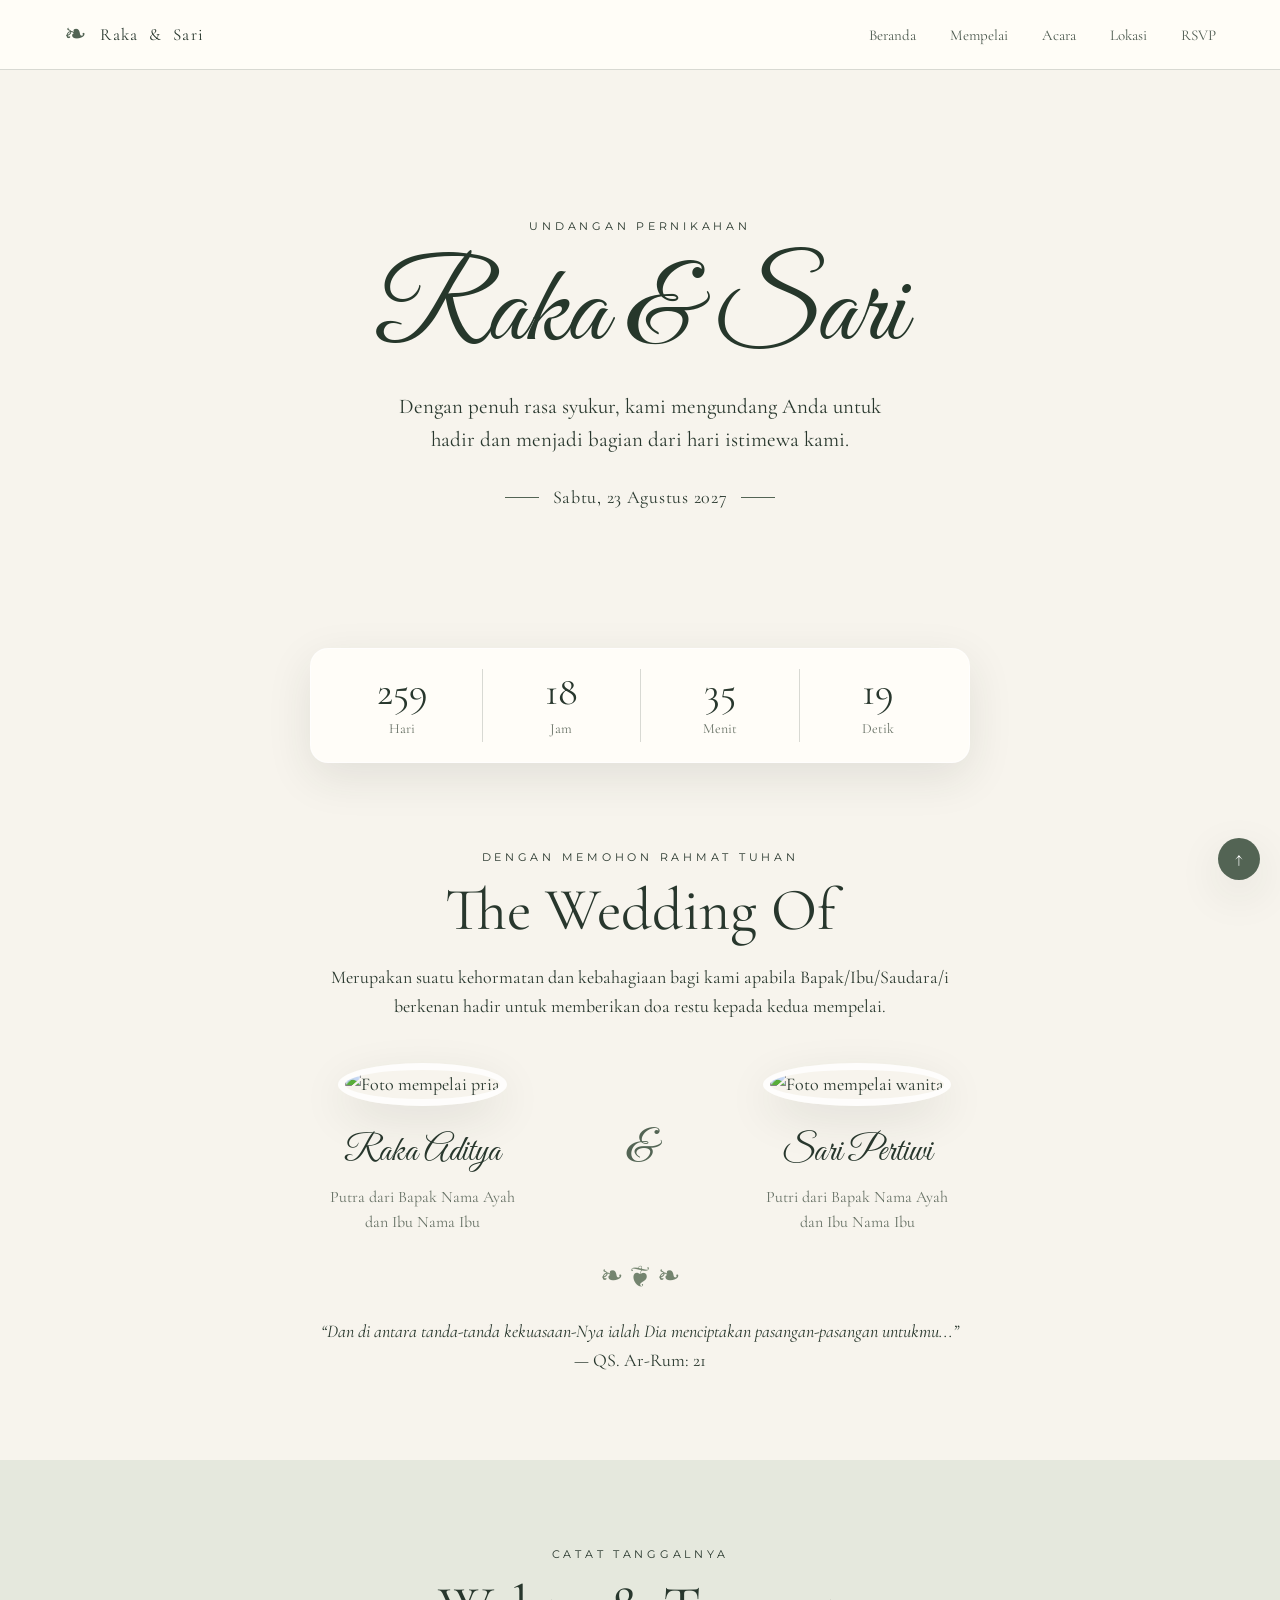
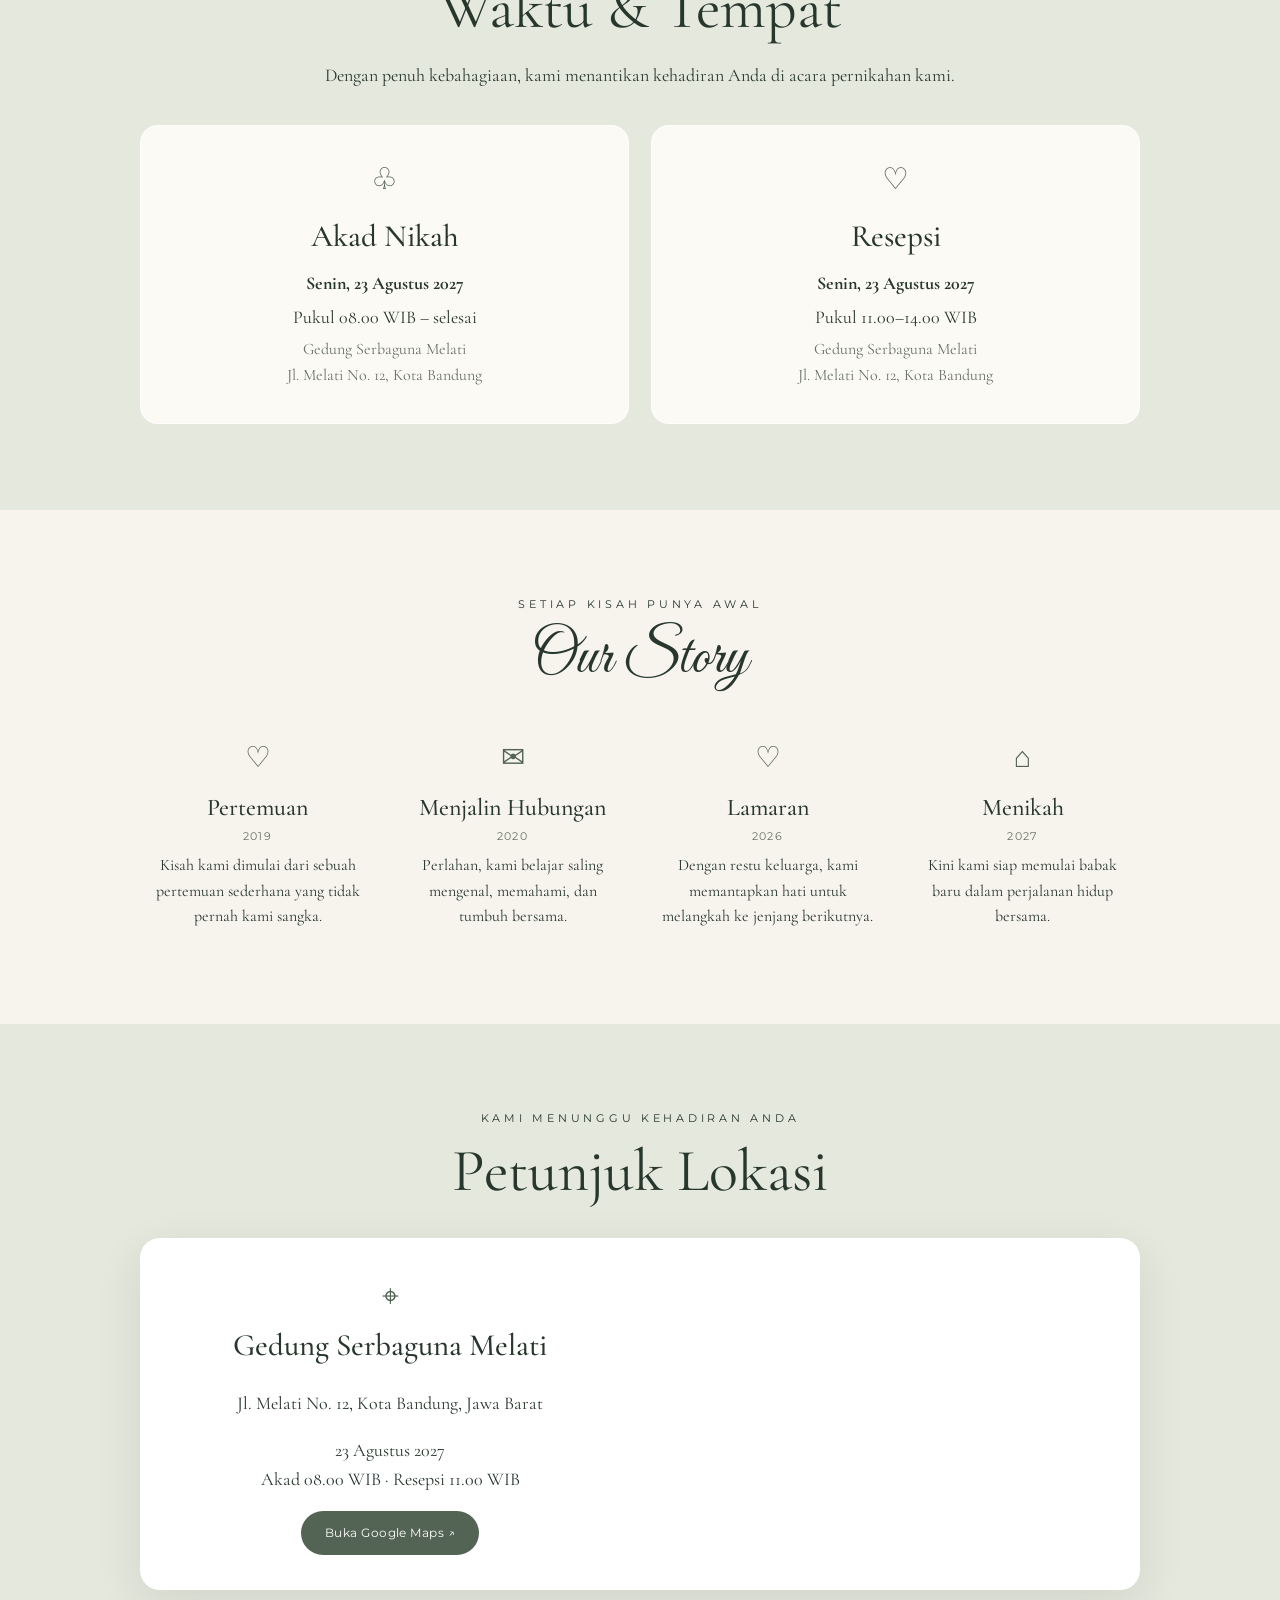
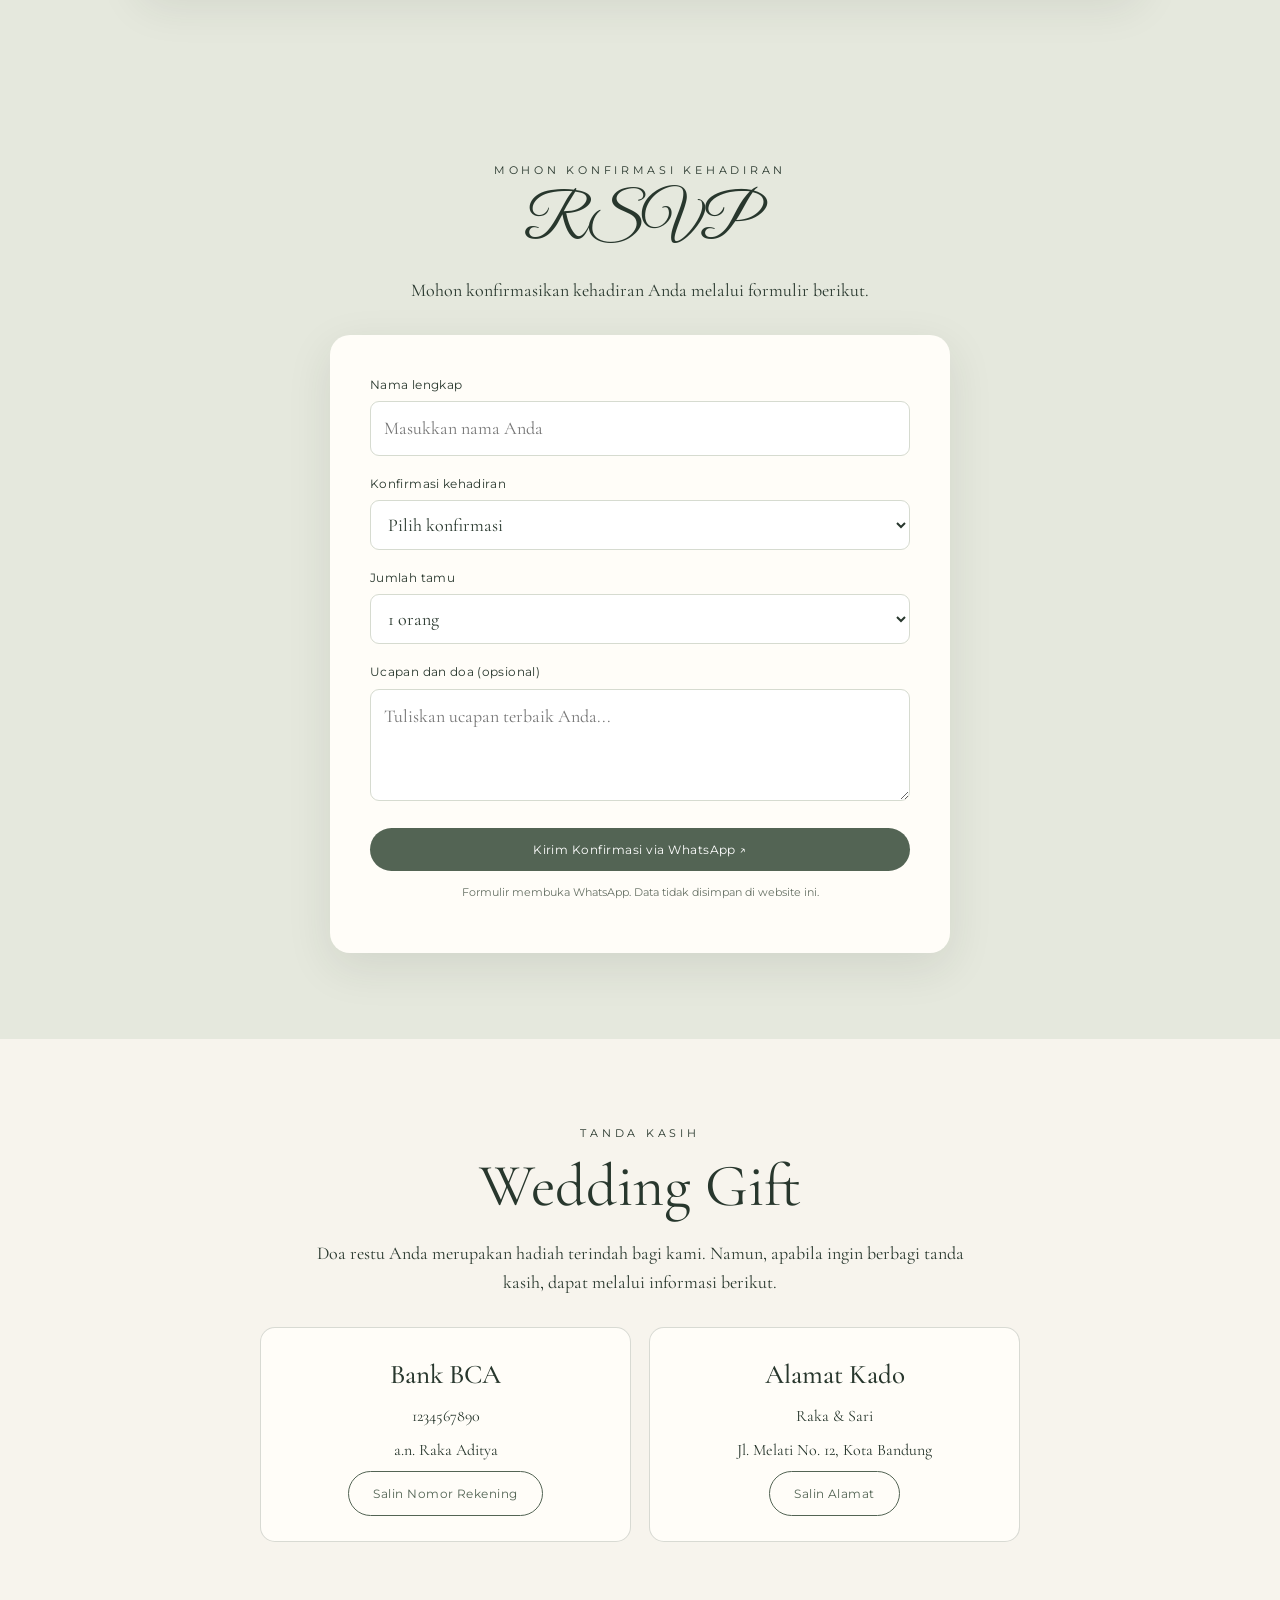
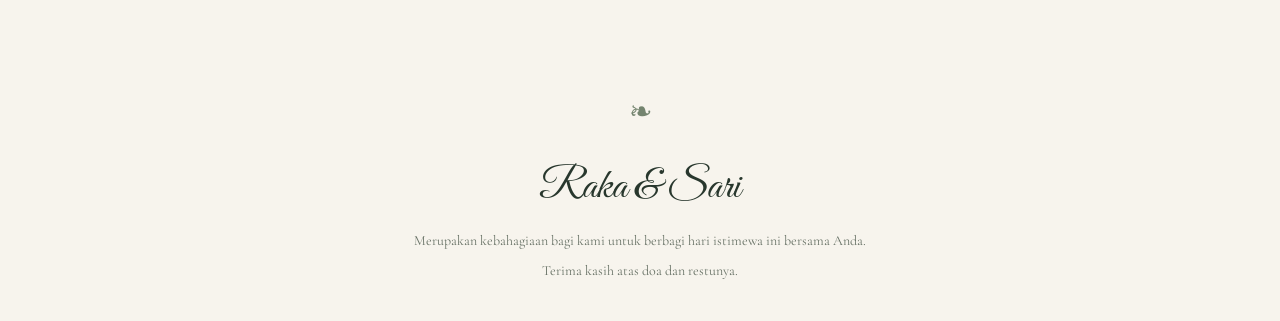
==== undangan.html @ daffea07 "Add files via upload" ====
<!DOCTYPE html>
<html lang="id">
<head>
  <meta charset="UTF-8">
  <meta name="viewport" content="width=device-width, initial-scale=1.0">
  <meta name="theme-color" content="#f7f4ed">
  <title>Hari Bahagia Raka & Sari</title>
  <link rel="stylesheet" href="style.css">
</head>
<body>
  <nav class="nav" aria-label="Navigasi utama">
    <a class="brand" href="#beranda"><span class="brand-mark">❧</span><span>Raka <span style="padding:0 5px">&</span> Sari</span></a>
    <button class="menu-toggle" id="menuToggle" aria-label="Buka menu" aria-expanded="false">☰</button>
    <div class="nav-links" id="navLinks"><a href="#beranda">Beranda</a><a href="#mempelai">Mempelai</a><a href="#acara">Acara</a><a href="#lokasi">Lokasi</a><a href="#rsvp">RSVP</a></div>
  </nav>
  <main>
    <header class="hero" id="beranda">
      <div class="hero-content"><div class="eyebrow">Undangan Pernikahan</div><h1 class="script">Raka &amp; Sari</h1><p>Dengan penuh rasa syukur, kami mengundang Anda untuk hadir dan menjadi bagian dari hari istimewa kami.</p><div class="hero-date">Sabtu, 23 Agustus 2027</div></div>
    </header>
    <div class="countdown" aria-label="Hitung mundur pernikahan">
      <div class="count-item"><span class="count-num" id="days">00</span><span class="count-label">Hari</span></div>
      <div class="count-item"><span class="count-num" id="hours">00</span><span class="count-label">Jam</span></div>
      <div class="count-item"><span class="count-num" id="minutes">00</span><span class="count-label">Menit</span></div>
      <div class="count-item"><span class="count-num" id="seconds">00</span><span class="count-label">Detik</span></div>
    </div>
    <section id="mempelai"><div class="section-inner center">
      <div class="eyebrow">Dengan memohon rahmat Tuhan</div><h2 class="section-title">The Wedding Of</h2>
      <p class="section-copy">Merupakan suatu kehormatan dan kebahagiaan bagi kami apabila Bapak/Ibu/Saudara/i berkenan hadir untuk memberikan doa restu kepada kedua mempelai.</p>
      <div class="couple-grid">
        <article class="person"><img class="person-photo" src="https://images.unsplash.com/photo-1500648767791-00dcc994a43e?auto=format&fit=crop&w=500&q=85" alt="Foto mempelai pria"><h3 class="script">Raka Aditya</h3><p>Putra dari Bapak Nama Ayah<br>dan Ibu Nama Ibu</p></article>
        <div class="ampersand script">&amp;</div>
        <article class="person"><img class="person-photo" src="https://images.unsplash.com/photo-1534528741775-53994a69daeb?auto=format&fit=crop&w=500&q=85" alt="Foto mempelai wanita"><h3 class="script">Sari Pertiwi</h3><p>Putri dari Bapak Nama Ayah<br>dan Ibu Nama Ibu</p></article>
      </div>
      <div class="ornament">❧ ❦ ❧</div><p class="section-copy"><em>“Dan di antara tanda-tanda kekuasaan-Nya ialah Dia menciptakan pasangan-pasangan untukmu...”</em><br>— QS. Ar-Rum: 21</p>
    </div></section>
    <section class="events" id="acara"><div class="section-inner center">
      <div class="eyebrow">Catat tanggalnya</div><h2 class="section-title">Waktu &amp; Tempat</h2><p class="section-copy">Dengan penuh kebahagiaan, kami menantikan kehadiran Anda di acara pernikahan kami.</p>
      <div class="event-grid">
        <article class="event-card"><div class="event-icon">♧</div><h3>Akad Nikah</h3><p><strong>Senin, 23 Agustus 2027</strong></p><p>Pukul 08.00 WIB – selesai</p><p class="small">Gedung Serbaguna Melati<br>Jl. Melati No. 12, Kota Bandung</p></article>
        <article class="event-card"><div class="event-icon">♡</div><h3>Resepsi</h3><p><strong>Senin, 23 Agustus 2027</strong></p><p>Pukul 11.00–14.00 WIB</p><p class="small">Gedung Serbaguna Melati<br>Jl. Melati No. 12, Kota Bandung</p></article>
      </div>
    </div></section>
    <section id="cerita"><div class="section-inner center">
      <div class="eyebrow">Setiap kisah punya awal</div><h2 class="section-title script">Our Story</h2>
      <div class="story-grid">
        <article class="story-item"><div class="story-icon">♡</div><h3>Pertemuan</h3><div class="story-year">2019</div><p>Kisah kami dimulai dari sebuah pertemuan sederhana yang tidak pernah kami sangka.</p></article>
        <article class="story-item"><div class="story-icon">✉</div><h3>Menjalin Hubungan</h3><div class="story-year">2020</div><p>Perlahan, kami belajar saling mengenal, memahami, dan tumbuh bersama.</p></article>
        <article class="story-item"><div class="story-icon">♡</div><h3>Lamaran</h3><div class="story-year">2026</div><p>Dengan restu keluarga, kami memantapkan hati untuk melangkah ke jenjang berikutnya.</p></article>
        <article class="story-item"><div class="story-icon">⌂</div><h3>Menikah</h3><div class="story-year">2027</div><p>Kini kami siap memulai babak baru dalam perjalanan hidup bersama.</p></article>
      </div>
    </div></section>
    <section id="lokasi" class="events"><div class="section-inner center">
      <div class="eyebrow">Kami menunggu kehadiran Anda</div><h2 class="section-title">Petunjuk Lokasi</h2>
      <div class="location-box"><div class="location-info"><div class="event-icon">⌖</div><h3>Gedung Serbaguna Melati</h3><p>Jl. Melati No. 12, Kota Bandung, Jawa Barat</p><p class="small">23 Agustus 2027<br>Akad 08.00 WIB · Resepsi 11.00 WIB</p><a class="btn" target="_blank" rel="noopener" href="https://www.google.com/maps/search/?api=1&amp;query=Gedung+Serbaguna+Melati+Bandung">Buka Google Maps ↗</a></div><iframe class="map-frame" title="Peta lokasi acara" loading="lazy" src="https://maps.google.com/maps?q=Bandung%20Indonesia&amp;t=&amp;z=13&amp;ie=UTF8&amp;iwloc=&amp;output=embed"></iframe></div>
    </div></section>
    <section class="rsvp" id="rsvp"><div class="section-inner center">
      <div class="eyebrow">Mohon konfirmasi kehadiran</div><h2 class="section-title script">RSVP</h2><p class="section-copy">Mohon konfirmasikan kehadiran Anda melalui formulir berikut.</p>
      <form class="form-card" id="rsvpForm">
        <div class="form-row"><label for="guestName">Nama lengkap</label><input id="guestName" name="nama" autocomplete="name" placeholder="Masukkan nama Anda" required></div>
        <div class="form-row"><label for="attendance">Konfirmasi kehadiran</label><select id="attendance" name="kehadiran" required><option value="">Pilih konfirmasi</option><option value="Hadir">Ya, saya akan hadir</option><option value="Tidak hadir">Maaf, saya tidak dapat hadir</option></select></div>
        <div class="form-row"><label for="guestCount">Jumlah tamu</label><select id="guestCount" name="jumlah"><option value="1">1 orang</option><option value="2">2 orang</option><option value="3">3 orang</option><option value="4">4 orang</option></select></div>
        <div class="form-row"><label for="message">Ucapan dan doa (opsional)</label><textarea id="message" name="pesan" rows="3" placeholder="Tuliskan ucapan terbaik Anda..."></textarea></div>
        <button class="btn" type="submit">Kirim Konfirmasi via WhatsApp ↗</button><p class="form-note">Formulir membuka WhatsApp. Data tidak disimpan di website ini.</p>
      </form>
    </div></section>
    <section id="hadiah"><div class="section-inner center">
      <div class="eyebrow">Tanda kasih</div><h2 class="section-title">Wedding Gift</h2><p class="section-copy">Doa restu Anda merupakan hadiah terindah bagi kami. Namun, apabila ingin berbagi tanda kasih, dapat melalui informasi berikut.</p>
      <div class="gift-grid"><div class="gift-card"><h3>Bank BCA</h3><p id="accountNumber">1234567890</p><p>a.n. Raka Aditya</p><button class="btn btn-outline" type="button" onclick="copyAccount()">Salin Nomor Rekening</button></div><div class="gift-card"><h3>Alamat Kado</h3><p>Raka &amp; Sari</p><p>Jl. Melati No. 12, Kota Bandung</p><button class="btn btn-outline" type="button" onclick="copyAddress()">Salin Alamat</button></div></div>
    </div></section>
  </main>
  <footer><div class="ornament">❧</div><div class="script">Raka &amp; Sari</div><p>Merupakan kebahagiaan bagi kami untuk berbagi hari istimewa ini bersama Anda.</p><p>Terima kasih atas doa dan restunya.</p></footer>
  <button class="top-button" id="topButton" aria-label="Kembali ke atas" title="Kembali ke atas">↑</button>
  <script src="script.js"></script>
</body>
</html>
---- style.css ----
@import url('https://fonts.googleapis.com/css2?family=Cormorant+Garamond:wght@400;500;600;700&family=Great+Vibes&family=Montserrat:wght@300;400;500;600&display=swap');
:root{--cream:#f7f4ed;--paper:#fffdf8;--sage:#dfe4d7;--sage-dark:#536454;--ink:#28372d;--muted:#687266;--line:rgba(40,55,45,.18);--shadow:0 14px 45px rgba(43,52,42,.10)}
*{box-sizing:border-box}html{scroll-behavior:smooth;scroll-padding-top:76px}body{margin:0;color:var(--ink);background:var(--cream);font-family:"Cormorant Garamond",Georgia,serif;font-size:18px;line-height:1.6}a{color:inherit}button,input,select,textarea{font:inherit}.nav{position:fixed;z-index:20;inset:0 0 auto;display:flex;align-items:center;justify-content:space-between;gap:24px;padding:13px max(5vw,22px);background:rgba(255,253,248,.94);border-bottom:1px solid var(--line);backdrop-filter:blur(12px)}.brand{text-decoration:none;display:flex;align-items:center;gap:12px;font-size:17px;letter-spacing:.08em;white-space:nowrap}.brand-mark{color:var(--sage-dark);font-size:27px}.nav-links{display:flex;align-items:center;gap:clamp(12px,3vw,34px)}.nav-links a{text-decoration:none;font-size:15px;color:#4e5b50}.nav-links a:hover{color:#1c3023;text-decoration:underline;text-underline-offset:6px}.menu-toggle{display:none;border:1px solid var(--line);background:transparent;border-radius:8px;padding:5px 10px;color:var(--ink)}.hero{min-height:690px;padding:120px 22px 80px;display:grid;place-items:center;position:relative;overflow:hidden;isolation:isolate;text-align:center;background:linear-gradient(90deg,rgba(247,244,237,.12),rgba(247,244,237,.74)),url("https://images.unsplash.com/photo-1519741497674-611481863552?auto=format&fit=crop&w=2200&q=85") center 43%/cover}.hero:before{content:"";position:absolute;inset:0;background:linear-gradient(0deg,rgba(247,244,237,.95),transparent 32%,rgba(247,244,237,.12));z-index:-1}.hero-content{width:min(760px,100%);padding:35px 20px}.eyebrow{font-family:Montserrat,sans-serif;font-size:11px;letter-spacing:.34em;text-transform:uppercase}.script{font-family:"Great Vibes",cursive;font-weight:400}.hero h1{font-size:clamp(64px,10vw,112px);line-height:1.12;margin:16px 0 12px;font-weight:400;color:#26372b}.hero p{max-width:520px;margin:0 auto;font-size:21px}.hero-date{margin-top:26px;display:inline-flex;align-items:center;gap:14px;letter-spacing:.04em}.hero-date:before,.hero-date:after{content:"";width:34px;height:1px;background:var(--sage-dark)}.btn{display:inline-flex;justify-content:center;align-items:center;gap:9px;border:0;border-radius:999px;background:var(--sage-dark);color:white;text-decoration:none;padding:12px 24px;cursor:pointer;font-family:Montserrat,sans-serif;font-size:12px;letter-spacing:.04em;transition:transform .2s,background .2s}.btn:hover{transform:translateY(-2px);background:#3f5142}.btn-outline{background:transparent;color:var(--sage-dark);border:1px solid var(--sage-dark)}.btn-outline:hover{color:white}.countdown{position:relative;z-index:2;width:min(660px,calc(100% - 32px));margin:-42px auto 0;padding:20px 12px;display:grid;grid-template-columns:repeat(4,1fr);text-align:center;background:var(--paper);border:1px solid rgba(255,255,255,.8);border-radius:18px;box-shadow:var(--shadow)}.count-item+.count-item{border-left:1px solid var(--line)}.count-num{display:block;font-size:clamp(30px,5vw,40px);line-height:1.1}.count-label{color:var(--muted);font-size:14px}section{padding:86px 22px}.section-inner{width:min(1000px,100%);margin:0 auto}.center{text-align:center}.section-title{font-size:clamp(42px,6vw,60px);line-height:1.15;font-weight:400;margin:10px 0 18px}.section-copy{max-width:650px;margin:0 auto}.ornament{color:#74846f;font-size:28px;margin:18px 0}.couple-grid{display:grid;grid-template-columns:1fr auto 1fr;align-items:center;gap:30px;margin:42px auto 0;max-width:780px}.person{text-align:center}.person-photo{width:180px;height:180px;margin:0 auto 18px;border-radius:50%;object-fit:cover;border:7px solid rgba(255,255,255,.85);box-shadow:var(--shadow)}.person h3{font-size:35px;font-weight:500;margin:0 0 5px}.person p{font-size:16px;margin:0;color:var(--muted)}.ampersand{font-size:48px;color:var(--sage-dark)}.events{background:#e5e8dd}.event-grid{display:grid;grid-template-columns:repeat(2,minmax(0,1fr));gap:22px;margin-top:35px}.event-card{background:rgba(255,253,248,.84);border:1px solid rgba(255,255,255,.8);padding:30px;border-radius:18px;text-align:center}.event-icon{font-size:30px;color:var(--sage-dark)}.event-card h3{font-size:31px;font-weight:500;margin:8px 0}.event-card p{margin:5px 0}.event-card .small{color:var(--muted);font-size:16px}.story-grid{display:grid;grid-template-columns:repeat(4,1fr);gap:20px;margin-top:42px}.story-item{text-align:center;padding:0 8px}.story-icon{font-size:29px;color:var(--sage-dark)}.story-item h3{font-size:24px;font-weight:500;margin:8px 0 0}.story-year{font-family:Montserrat,sans-serif;font-size:11px;letter-spacing:.12em;color:var(--muted)}.story-item p{font-size:16px;margin:8px 0}.location-box{border-radius:20px;overflow:hidden;background:white;box-shadow:var(--shadow);display:grid;grid-template-columns:1fr 1fr;margin-top:32px}.location-info{padding:35px}.location-info h3{font-size:31px;font-weight:500;margin:0 0 10px}.map-frame{min-height:300px;border:0;width:100%;height:100%}.rsvp{background:#e5e8dd}.form-card{width:min(620px,100%);margin:30px auto 0;padding:clamp(22px,5vw,40px);border-radius:20px;background:var(--paper);box-shadow:var(--shadow);text-align:left}.form-row{margin-bottom:18px}.form-row label{display:block;font-family:Montserrat,sans-serif;font-size:12px;margin-bottom:7px;letter-spacing:.03em}.form-row input,.form-row select,.form-row textarea{width:100%;border:1px solid #d6dbd0;background:white;color:var(--ink);border-radius:9px;padding:12px 13px;outline:none}.form-row input:focus,.form-row select:focus,.form-row textarea:focus{border-color:var(--sage-dark);box-shadow:0 0 0 3px rgba(83,100,84,.12)}.form-card .btn{width:100%}.form-note{font-family:Montserrat,sans-serif;font-size:11px;color:var(--muted);text-align:center;margin-top:13px}.gift-grid{display:grid;grid-template-columns:1fr 1fr;gap:18px;margin:30px auto 0;max-width:760px}.gift-card{background:var(--paper);border:1px solid var(--line);border-radius:15px;padding:25px;text-align:center}.gift-card h3{margin:0;font-size:27px;font-weight:500}.gift-card p{margin:8px 0;font-size:16px}footer{padding:44px 20px 30px;text-align:center}footer .script{font-size:43px}footer p{color:var(--muted);font-size:14px;margin:8px 0}.top-button{position:fixed;bottom:20px;right:20px;z-index:15;width:42px;height:42px;border-radius:50%;border:0;background:var(--sage-dark);color:white;cursor:pointer;box-shadow:var(--shadow)}.cover{position:fixed;z-index:50;inset:0;display:grid;place-items:center;text-align:center;padding:25px;background:linear-gradient(rgba(34,48,38,.38),rgba(34,48,38,.64)),url("https://images.unsplash.com/photo-1519741497674-611481863552?auto=format&fit=crop&w=1600&q=85") center/cover;color:white;transition:opacity .7s,visibility .7s}.cover.hidden{opacity:0;visibility:hidden;pointer-events:none}.cover-card{width:min(550px,100%);padding:38px 24px;border:1px solid rgba(255,255,255,.55);background:rgba(247,244,237,.13);backdrop-filter:blur(8px);border-radius:20px}.cover h1{font-size:clamp(56px,12vw,88px);line-height:1.15;margin:15px 0;font-weight:400}.cover p{margin:7px 0 24px}.cover .btn{background:#f7f4ed;color:var(--ink)}.locked{overflow:hidden}
@media(max-width:760px){.nav{padding:10px 17px}.menu-toggle{display:block}.nav-links{display:none;position:absolute;top:100%;left:0;right:0;flex-direction:column;align-items:stretch;gap:0;padding:8px 20px 15px;background:var(--paper);border-bottom:1px solid var(--line)}.nav-links.open{display:flex}.nav-links a{padding:10px 3px}.hero{min-height:680px;padding-top:95px;background-position:43% center}.hero-content{padding:24px 8px}.hero p{font-size:19px}section{padding:66px 19px}.couple-grid{gap:8px}.person-photo{width:clamp(105px,28vw,155px);height:clamp(105px,28vw,155px)}.person h3{font-size:clamp(24px,6vw,33px)}.person p{font-size:14px}.ampersand{font-size:35px}.event-grid{grid-template-columns:1fr}.story-grid{grid-template-columns:repeat(2,1fr);row-gap:28px}.location-box{grid-template-columns:1fr}.map-frame{min-height:270px}.gift-grid{grid-template-columns:1fr}}
@media(prefers-reduced-motion:reduce){html{scroll-behavior:auto}*,*:before,*:after{transition-duration:.01ms!important;animation-duration:.01ms!important}}
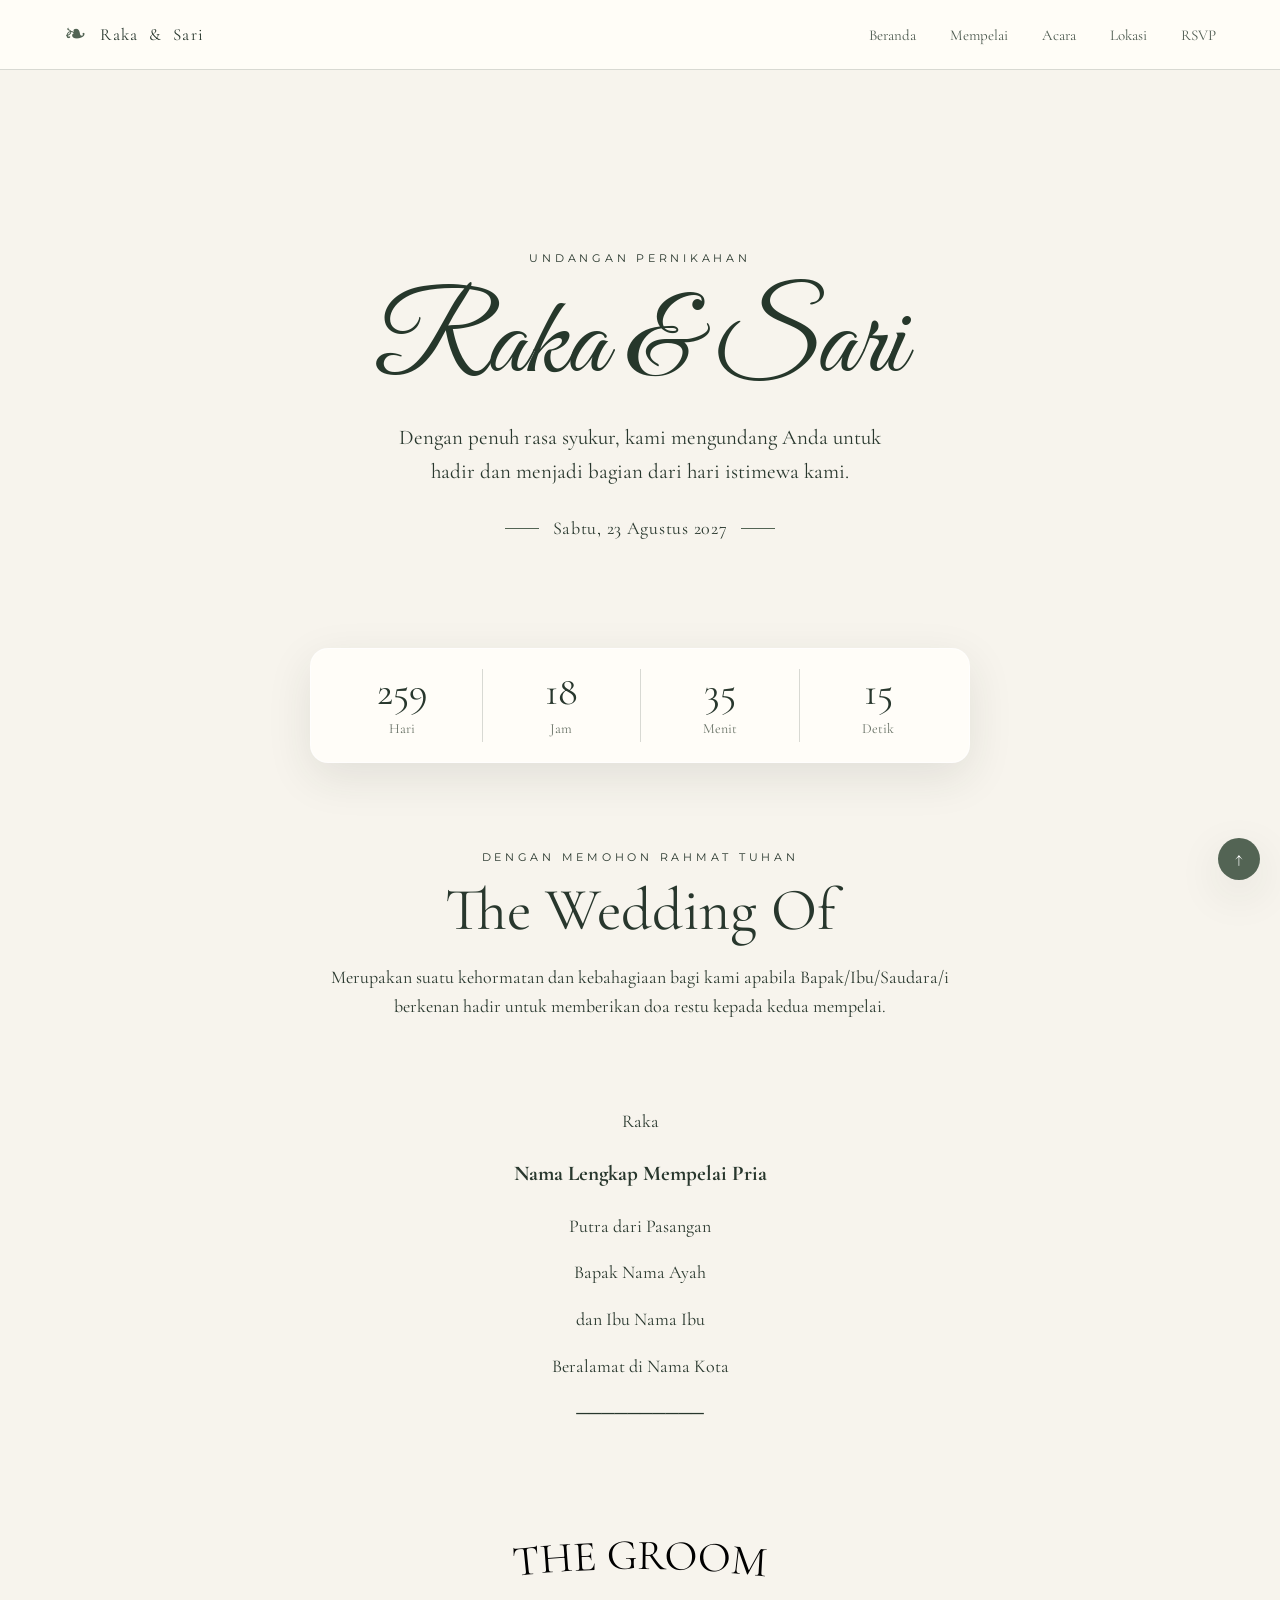
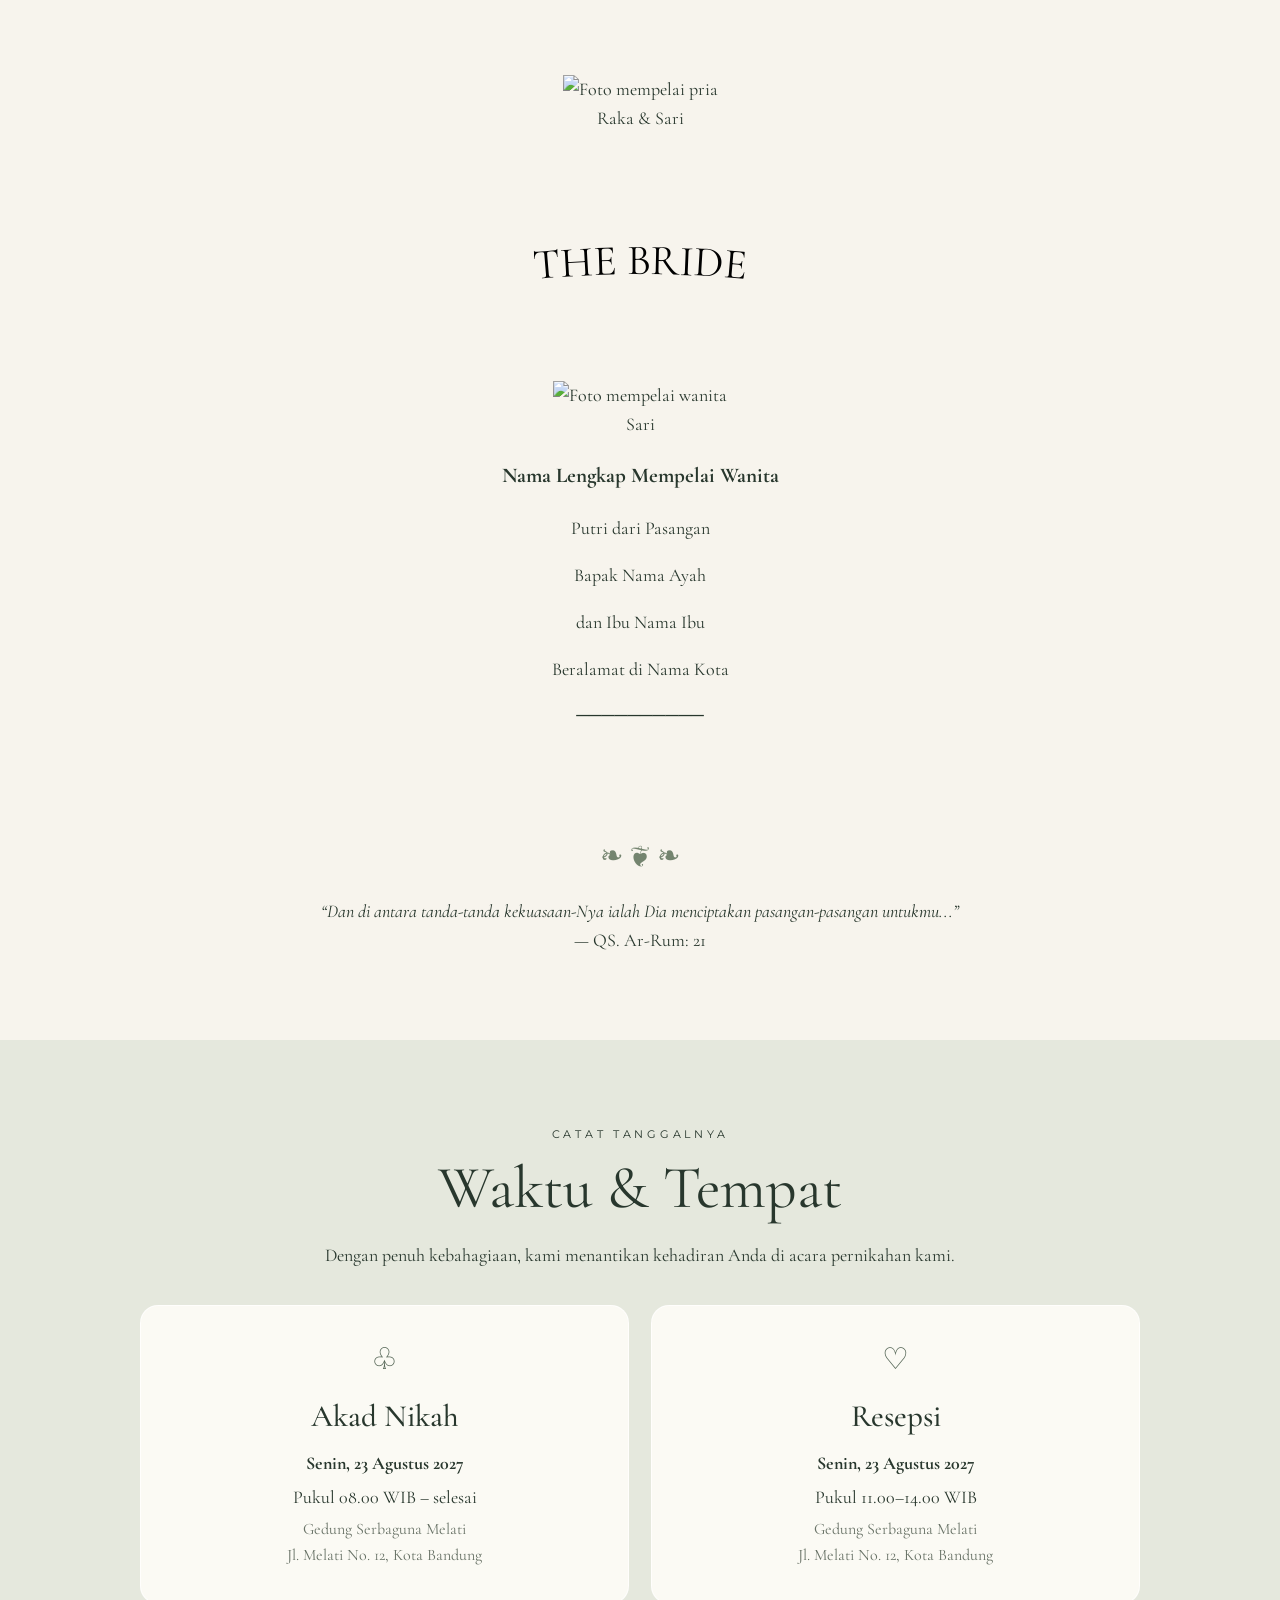
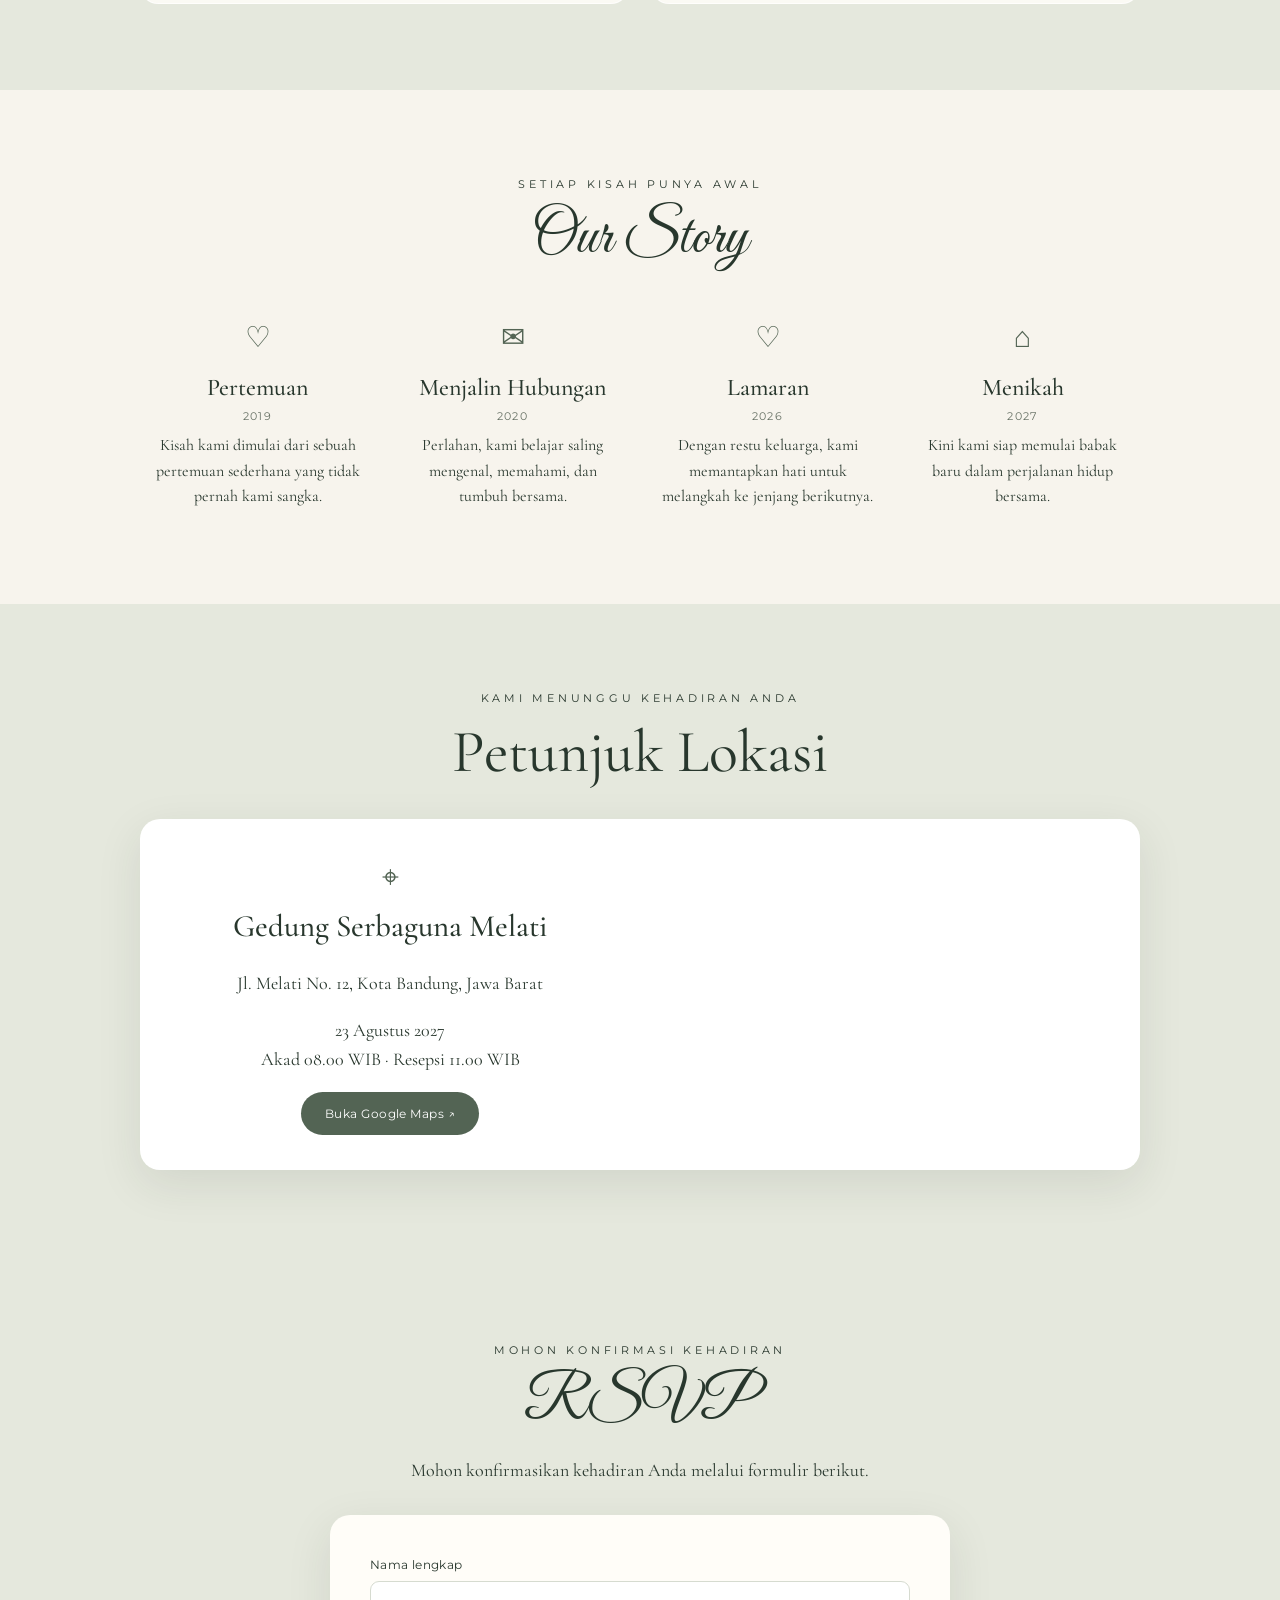
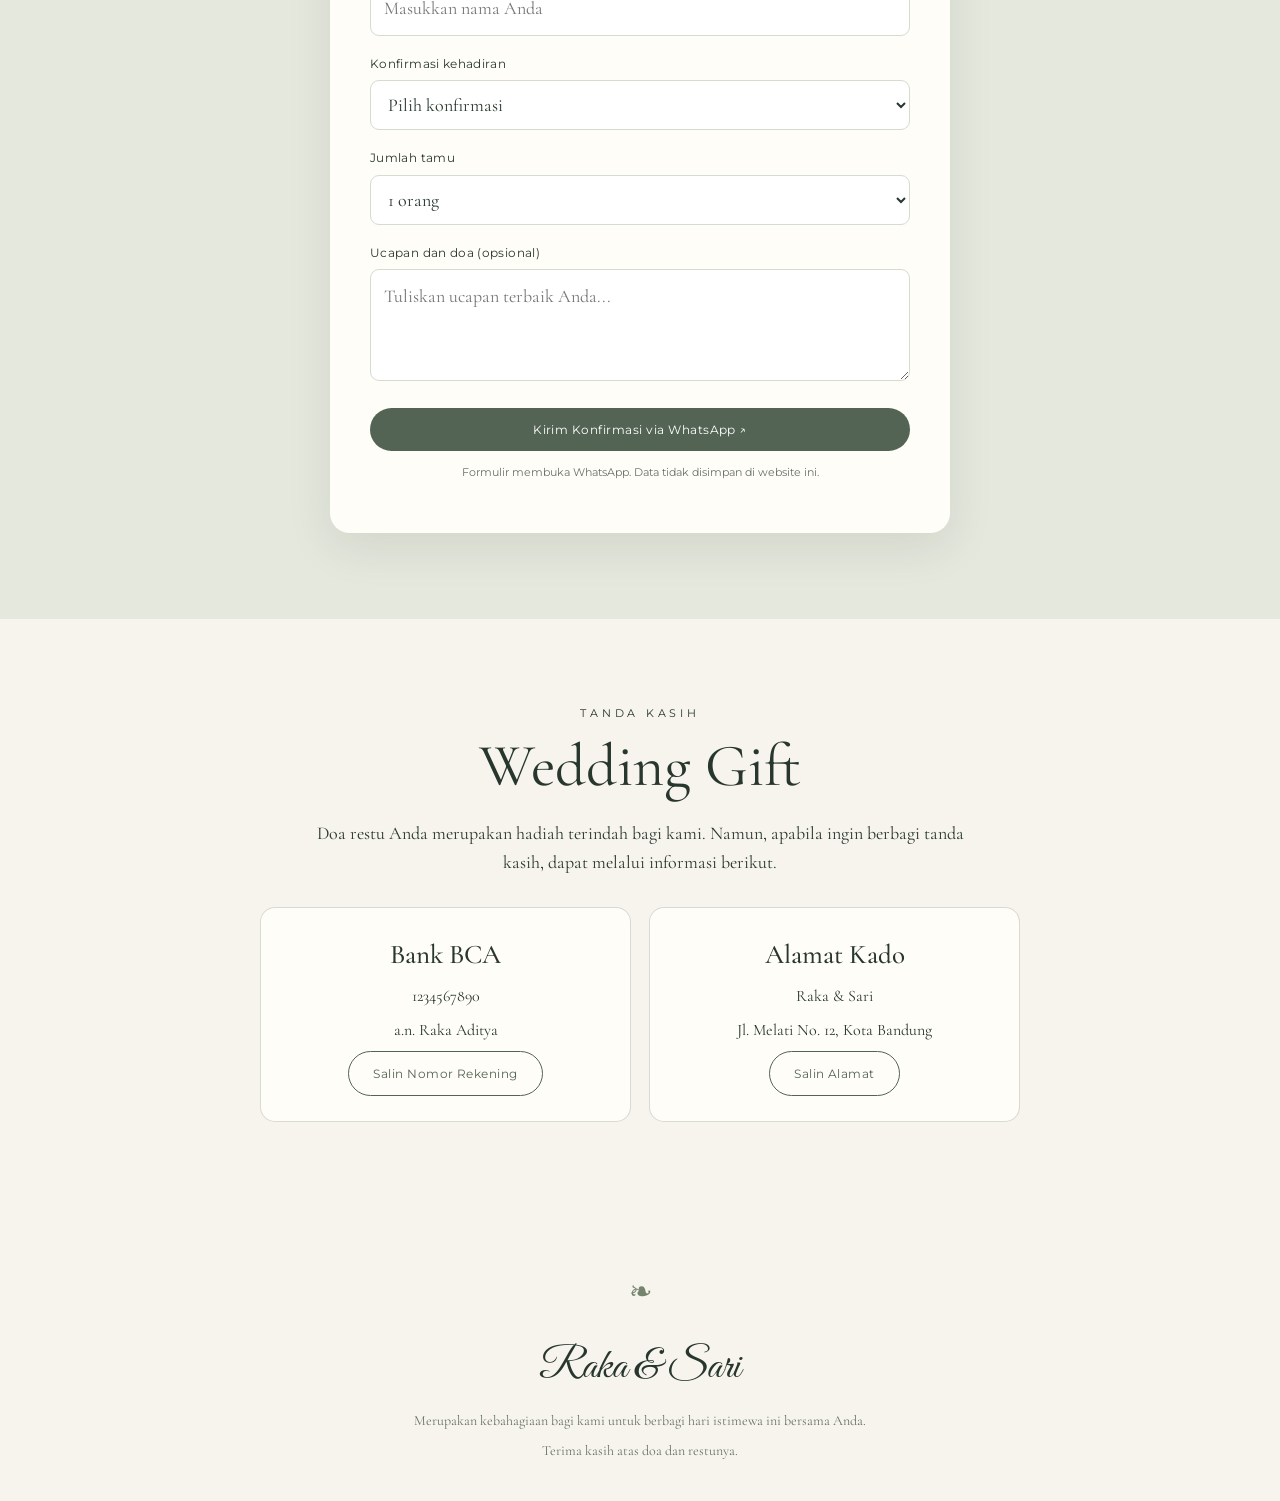
==== commit f99ac082: "Update undangan.html" ====
--- a/undangan.html
+++ b/undangan.html
@@ -9,66 +9,310 @@
 </head>
 <body>
   <nav class="nav" aria-label="Navigasi utama">
-    <a class="brand" href="#beranda"><span class="brand-mark">❧</span><span>Raka <span style="padding:0 5px">&</span> Sari</span></a>
+    <a class="brand" href="#beranda">
+      <span class="brand-mark">
+        ❧
+      </span>
+      <span>Raka
+        <span style="padding:0 5px">
+          &
+        </span> 
+        Sari
+      </span>
+    </a>
     <button class="menu-toggle" id="menuToggle" aria-label="Buka menu" aria-expanded="false">☰</button>
-    <div class="nav-links" id="navLinks"><a href="#beranda">Beranda</a><a href="#mempelai">Mempelai</a><a href="#acara">Acara</a><a href="#lokasi">Lokasi</a><a href="#rsvp">RSVP</a></div>
+    <div class="nav-links" id="navLinks">
+      <a href="#beranda">Beranda</a>
+      <a href="#mempelai">Mempelai</a>
+      <a href="#acara">Acara</a>
+      <a href="#lokasi">Lokasi</a>
+      <a href="#rsvp">RSVP</a>
+    </div>
   </nav>
   <main>
     <header class="hero" id="beranda">
-      <div class="hero-content"><div class="eyebrow">Undangan Pernikahan</div><h1 class="script">Raka &amp; Sari</h1><p>Dengan penuh rasa syukur, kami mengundang Anda untuk hadir dan menjadi bagian dari hari istimewa kami.</p><div class="hero-date">Sabtu, 23 Agustus 2027</div></div>
+      <div class="hero-slideshow" aria-hidden="true">
+        <div class="hero-slide active"
+            style="background-image: url('https://images.unsplash.com/photo-1519741497674-611481863552?auto=format&fit=crop&w=2200&q=85')">
+        </div>
+
+        <div class="hero-slide"
+            style="background-image: url('https://images.unsplash.com/photo-1511285560929-80b456fea0bc?auto=format&fit=crop&w=2200&q=85')">
+        </div>
+
+        <div class="hero-slide"
+            style="background-image: url('https://images.unsplash.com/photo-1537633552985-df8429e8048b?auto=format&fit=crop&w=2200&q=85')">
+        </div>
+
+        <div class="hero-slide"
+            style="background-image: url('https://images.unsplash.com/photo-1465495976277-4387d4b0e4a6?auto=format&fit=crop&w=2200&q=85')">
+        </div>
+      </div>
+      <div class="hero-content">
+        <div class="eyebrow">
+          Undangan Pernikahan
+        </div>
+        <h1 class="script">Raka &amp; Sari</h1>
+        <p>Dengan penuh rasa syukur, kami mengundang Anda untuk hadir dan menjadi bagian dari hari istimewa kami.</p>
+        <div class="hero-date">
+          Sabtu, 23 Agustus 2027
+        </div>
+      </div>
     </header>
     <div class="countdown" aria-label="Hitung mundur pernikahan">
-      <div class="count-item"><span class="count-num" id="days">00</span><span class="count-label">Hari</span></div>
-      <div class="count-item"><span class="count-num" id="hours">00</span><span class="count-label">Jam</span></div>
-      <div class="count-item"><span class="count-num" id="minutes">00</span><span class="count-label">Menit</span></div>
-      <div class="count-item"><span class="count-num" id="seconds">00</span><span class="count-label">Detik</span></div>
+      <div class="count-item">
+        <span class="count-num" id="days">
+          00
+        </span>
+        <span class="count-label">
+          Hari
+        </span>
+      </div>
+      <div class="count-item">
+        <span class="count-num" id="hours">00</span>
+        <span class="count-label">Jam</span>
+      </div>
+      <div class="count-item">
+        <span class="count-num" id="minutes">00</span>
+        <span class="count-label">Menit</span>
+      </div>
+      <div class="count-item">
+        <span class="count-num" id="seconds">00</span>
+        <span class="count-label">Detik</span>
+      </div>
     </div>
-    <section id="mempelai"><div class="section-inner center">
-      <div class="eyebrow">Dengan memohon rahmat Tuhan</div><h2 class="section-title">The Wedding Of</h2>
-      <p class="section-copy">Merupakan suatu kehormatan dan kebahagiaan bagi kami apabila Bapak/Ibu/Saudara/i berkenan hadir untuk memberikan doa restu kepada kedua mempelai.</p>
-      <div class="couple-grid">
-        <article class="person"><img class="person-photo" src="https://images.unsplash.com/photo-1500648767791-00dcc994a43e?auto=format&fit=crop&w=500&q=85" alt="Foto mempelai pria"><h3 class="script">Raka Aditya</h3><p>Putra dari Bapak Nama Ayah<br>dan Ibu Nama Ibu</p></article>
-        <div class="ampersand script">&amp;</div>
-        <article class="person"><img class="person-photo" src="https://images.unsplash.com/photo-1534528741775-53994a69daeb?auto=format&fit=crop&w=500&q=85" alt="Foto mempelai wanita"><h3 class="script">Sari Pertiwi</h3><p>Putri dari Bapak Nama Ayah<br>dan Ibu Nama Ibu</p></article>
-      </div>
-      <div class="ornament">❧ ❦ ❧</div><p class="section-copy"><em>“Dan di antara tanda-tanda kekuasaan-Nya ialah Dia menciptakan pasangan-pasangan untukmu...”</em><br>— QS. Ar-Rum: 21</p>
-    </div></section>
-    <section class="events" id="acara"><div class="section-inner center">
-      <div class="eyebrow">Catat tanggalnya</div><h2 class="section-title">Waktu &amp; Tempat</h2><p class="section-copy">Dengan penuh kebahagiaan, kami menantikan kehadiran Anda di acara pernikahan kami.</p>
-      <div class="event-grid">
-        <article class="event-card"><div class="event-icon">♧</div><h3>Akad Nikah</h3><p><strong>Senin, 23 Agustus 2027</strong></p><p>Pukul 08.00 WIB – selesai</p><p class="small">Gedung Serbaguna Melati<br>Jl. Melati No. 12, Kota Bandung</p></article>
-        <article class="event-card"><div class="event-icon">♡</div><h3>Resepsi</h3><p><strong>Senin, 23 Agustus 2027</strong></p><p>Pukul 11.00–14.00 WIB</p><p class="small">Gedung Serbaguna Melati<br>Jl. Melati No. 12, Kota Bandung</p></article>
-      </div>
-    </div></section>
-    <section id="cerita"><div class="section-inner center">
-      <div class="eyebrow">Setiap kisah punya awal</div><h2 class="section-title script">Our Story</h2>
-      <div class="story-grid">
-        <article class="story-item"><div class="story-icon">♡</div><h3>Pertemuan</h3><div class="story-year">2019</div><p>Kisah kami dimulai dari sebuah pertemuan sederhana yang tidak pernah kami sangka.</p></article>
-        <article class="story-item"><div class="story-icon">✉</div><h3>Menjalin Hubungan</h3><div class="story-year">2020</div><p>Perlahan, kami belajar saling mengenal, memahami, dan tumbuh bersama.</p></article>
-        <article class="story-item"><div class="story-icon">♡</div><h3>Lamaran</h3><div class="story-year">2026</div><p>Dengan restu keluarga, kami memantapkan hati untuk melangkah ke jenjang berikutnya.</p></article>
-        <article class="story-item"><div class="story-icon">⌂</div><h3>Menikah</h3><div class="story-year">2027</div><p>Kini kami siap memulai babak baru dalam perjalanan hidup bersama.</p></article>
-      </div>
-    </div></section>
-    <section id="lokasi" class="events"><div class="section-inner center">
-      <div class="eyebrow">Kami menunggu kehadiran Anda</div><h2 class="section-title">Petunjuk Lokasi</h2>
-      <div class="location-box"><div class="location-info"><div class="event-icon">⌖</div><h3>Gedung Serbaguna Melati</h3><p>Jl. Melati No. 12, Kota Bandung, Jawa Barat</p><p class="small">23 Agustus 2027<br>Akad 08.00 WIB · Resepsi 11.00 WIB</p><a class="btn" target="_blank" rel="noopener" href="https://www.google.com/maps/search/?api=1&amp;query=Gedung+Serbaguna+Melati+Bandung">Buka Google Maps ↗</a></div><iframe class="map-frame" title="Peta lokasi acara" loading="lazy" src="https://maps.google.com/maps?q=Bandung%20Indonesia&amp;t=&amp;z=13&amp;ie=UTF8&amp;iwloc=&amp;output=embed"></iframe></div>
-    </div></section>
-    <section class="rsvp" id="rsvp"><div class="section-inner center">
-      <div class="eyebrow">Mohon konfirmasi kehadiran</div><h2 class="section-title script">RSVP</h2><p class="section-copy">Mohon konfirmasikan kehadiran Anda melalui formulir berikut.</p>
-      <form class="form-card" id="rsvpForm">
-        <div class="form-row"><label for="guestName">Nama lengkap</label><input id="guestName" name="nama" autocomplete="name" placeholder="Masukkan nama Anda" required></div>
-        <div class="form-row"><label for="attendance">Konfirmasi kehadiran</label><select id="attendance" name="kehadiran" required><option value="">Pilih konfirmasi</option><option value="Hadir">Ya, saya akan hadir</option><option value="Tidak hadir">Maaf, saya tidak dapat hadir</option></select></div>
-        <div class="form-row"><label for="guestCount">Jumlah tamu</label><select id="guestCount" name="jumlah"><option value="1">1 orang</option><option value="2">2 orang</option><option value="3">3 orang</option><option value="4">4 orang</option></select></div>
-        <div class="form-row"><label for="message">Ucapan dan doa (opsional)</label><textarea id="message" name="pesan" rows="3" placeholder="Tuliskan ucapan terbaik Anda..."></textarea></div>
-        <button class="btn" type="submit">Kirim Konfirmasi via WhatsApp ↗</button><p class="form-note">Formulir membuka WhatsApp. Data tidak disimpan di website ini.</p>
-      </form>
-    </div></section>
-    <section id="hadiah"><div class="section-inner center">
-      <div class="eyebrow">Tanda kasih</div><h2 class="section-title">Wedding Gift</h2><p class="section-copy">Doa restu Anda merupakan hadiah terindah bagi kami. Namun, apabila ingin berbagi tanda kasih, dapat melalui informasi berikut.</p>
-      <div class="gift-grid"><div class="gift-card"><h3>Bank BCA</h3><p id="accountNumber">1234567890</p><p>a.n. Raka Aditya</p><button class="btn btn-outline" type="button" onclick="copyAccount()">Salin Nomor Rekening</button></div><div class="gift-card"><h3>Alamat Kado</h3><p>Raka &amp; Sari</p><p>Jl. Melati No. 12, Kota Bandung</p><button class="btn btn-outline" type="button" onclick="copyAddress()">Salin Alamat</button></div></div>
-    </div></section>
+    <section id="mempelai">
+      <div class="section-inner center">
+        <div class="eyebrow">Dengan memohon rahmat Tuhan</div>
+        <h2 class="section-title">The Wedding Of</h2>
+        <p class="section-copy">Merupakan suatu kehormatan dan kebahagiaan bagi kami apabila Bapak/Ibu/Saudara/i berkenan hadir untuk memberikan doa restu kepada kedua mempelai.</p>
+        <section class="couple-section" id="mempelai">
+          <div class="couple-profile groom">
+              <div class="profile-info">
+                  <span class="profile-nickname">Raka</span>
+                  <h3>Nama Lengkap Mempelai Pria</h3>
+                  <p>Putra dari Pasangan</p>
+                  <p>Bapak Nama Ayah</p>
+                  <p>dan Ibu Nama Ibu</p>
+                  <p>Beralamat di Nama Kota</p>
+                  <div class="profile-divider">──────────</div>
+              </div>
+
+              <div class="profile-photo-wrap">
+                <svg
+                    class="curved-title"
+                    viewBox="0 0 400 100"
+                    xmlns="http://www.w3.org/2000/svg"
+                    aria-label="The Groom"
+                >
+                    <path
+                        id="groom-curve"
+                        d="M 35,88 Q 200,30 365,88"
+                        fill="none"
+                    />
+
+                    <text>
+                        <textPath
+                            href="#groom-curve"
+                            startOffset="50%"
+                            text-anchor="middle"
+                        >
+                            THE GROOM
+                        </textPath>
+                    </text>
+                </svg>
+
+                <img
+                    src="https://images.unsplash.com/photo-1500648767791-00dcc994a43e?auto=format&fit=crop&w=800&q=85"
+                    alt="Foto mempelai pria"
+                    class="profile-photo"
+                >
+              </div>
+          </div>
+
+          <div class="couple-names">
+              <span>Raka</span>
+              <span class="couple-ampersand">&amp;</span>
+              <span>Sari</span>
+          </div>
+
+          <div class="couple-profile bride">
+              <div class="profile-photo-wrap">
+                <svg
+                    class="curved-title"
+                    viewBox="0 0 400 100"
+                    xmlns="http://www.w3.org/2000/svg"
+                    aria-label="The Bride"
+                >
+                    <path
+                        id="bride-curve"
+                        d="M 35,88 Q 200,30 365,88"
+                        fill="none"
+                    />
+
+                    <text>
+                        <textPath
+                            href="#bride-curve"
+                            startOffset="50%"
+                            text-anchor="middle"
+                        >
+                            THE BRIDE
+                        </textPath>
+                    </text>
+                </svg>
+
+                <img
+                    src="https://images.unsplash.com/photo-1494790108377-be9c29b29330?auto=format&fit=crop&w=800&q=85"
+                    alt="Foto mempelai wanita"
+                    class="profile-photo"
+                >
+              </div>
+
+              <div class="profile-info">
+                  <span class="profile-nickname">Sari</span>
+                  <h3>Nama Lengkap Mempelai Wanita</h3>
+                  <p>Putri dari Pasangan</p>
+                  <p>Bapak Nama Ayah</p>
+                  <p>dan Ibu Nama Ibu</p>
+                  <p>Beralamat di Nama Kota</p>
+                  <div class="profile-divider">──────────</div>
+              </div>
+          </div>
+      </section>
+        <div class="ornament">❧ ❦ ❧</div>
+        <p class="section-copy"><em>“Dan di antara tanda-tanda kekuasaan-Nya ialah Dia menciptakan pasangan-pasangan untukmu...”</em><br>— QS. Ar-Rum: 21</p>
+      </div>
+    </section>
+    <section class="events" id="acara">
+      <div class="section-inner center">
+        <div class="eyebrow">Catat tanggalnya</div>
+        <h2 class="section-title">Waktu &amp; Tempat</h2>
+        <p class="section-copy">Dengan penuh kebahagiaan, kami menantikan kehadiran Anda di acara pernikahan kami.</p>
+        <div class="event-grid">
+          <article class="event-card">
+            <div class="event-icon">♧</div>
+            <h3>Akad Nikah</h3><p><strong>Senin, 23 Agustus 2027</strong></p>
+            <p>Pukul 08.00 WIB – selesai</p>
+            <p class="small">Gedung Serbaguna Melati<br>Jl. Melati No. 12, Kota Bandung</p>
+          </article>
+          <article class="event-card">
+            <div class="event-icon">♡</div>
+            <h3>Resepsi</h3><p><strong>Senin, 23 Agustus 2027</strong></p>
+            <p>Pukul 11.00–14.00 WIB</p>
+            <p class="small">Gedung Serbaguna Melati<br>Jl. Melati No. 12, Kota Bandung</p>
+          </article>
+        </div>
+      </div>
+    </section>
+    <section id="cerita">
+      <div class="section-inner center">
+        <div class="eyebrow">Setiap kisah punya awal</div><h2 class="section-title script">Our Story</h2>
+        <div class="story-grid">
+          <article class="story-item">
+            <div class="story-icon">♡</div>
+            <h3>Pertemuan</h3><div class="story-year">2019</div>
+            <p>Kisah kami dimulai dari sebuah pertemuan sederhana yang tidak pernah kami sangka.</p>
+          </article>
+          <article class="story-item">
+            <div class="story-icon">✉</div>
+            <h3>Menjalin Hubungan</h3>
+            <div class="story-year">2020</div>
+            <p>Perlahan, kami belajar saling mengenal, memahami, dan tumbuh bersama.</p>
+          </article>
+          <article class="story-item">
+            <div class="story-icon">♡</div>
+            <h3>Lamaran</h3>
+            <div class="story-year">2026</div>
+            <p>Dengan restu keluarga, kami memantapkan hati untuk melangkah ke jenjang berikutnya.</p>
+          </article>
+          <article class="story-item">
+            <div class="story-icon">⌂</div>
+            <h3>Menikah</h3>
+            <div class="story-year">2027</div>
+            <p>Kini kami siap memulai babak baru dalam perjalanan hidup bersama.</p>
+          </article>
+        </div>
+      </div>
+    </section>
+    <section id="lokasi" class="events">
+      <div class="section-inner center">
+        <div class="eyebrow">Kami menunggu kehadiran Anda</div>
+        <h2 class="section-title">Petunjuk Lokasi</h2>
+        <div class="location-box">
+          <div class="location-info">
+            <div class="event-icon">⌖</div>
+            <h3>Gedung Serbaguna Melati</h3>
+            <p>Jl. Melati No. 12, Kota Bandung, Jawa Barat</p>
+            <p class="small">23 Agustus 2027<br>Akad 08.00 WIB · Resepsi 11.00 WIB</p>
+            <a class="btn" target="_blank" rel="noopener" href="https://www.google.com/maps/search/?api=1&amp;query=Gedung+Serbaguna+Melati+Bandung">Buka Google Maps ↗</a>
+          </div>
+          <iframe class="map-frame" title="Peta lokasi acara" loading="lazy" src="https://maps.google.com/maps?q=Bandung%20Indonesia&amp;t=&amp;z=13&amp;ie=UTF8&amp;iwloc=&amp;output=embed"></iframe>
+        </div>
+      </div>
+    </section>
+    <section class="rsvp" id="rsvp">
+      <div class="section-inner center">
+        <div class="eyebrow">Mohon konfirmasi kehadiran</div>
+        <h2 class="section-title script">RSVP</h2>
+        <p class="section-copy">Mohon konfirmasikan kehadiran Anda melalui formulir berikut.</p>
+        <form class="form-card" id="rsvpForm">
+          <div class="form-row">
+            <label for="guestName">Nama lengkap</label>
+            <input id="guestName" name="nama" autocomplete="name" placeholder="Masukkan nama Anda" required>
+          </div>
+          <div class="form-row">
+            <label for="attendance">Konfirmasi kehadiran</label>
+            <select id="attendance" name="kehadiran" required>
+              <option value="">Pilih konfirmasi</option>
+              <option value="Hadir">Ya, saya akan hadir</option>
+              <option value="Tidak hadir">Maaf, saya tidak dapat hadir</option>
+            </select>
+          </div>
+          <div class="form-row">
+            <label for="guestCount">Jumlah tamu</label>
+            <select id="guestCount" name="jumlah">
+              <option value="1">1 orang</option>
+              <option value="2">2 orang</option>
+              <option value="3">3 orang</option>
+              <option value="4">4 orang</option>
+            </select>
+          </div>
+          <div class="form-row">
+            <label for="message">Ucapan dan doa (opsional)</label>
+            <textarea id="message" name="pesan" rows="3" placeholder="Tuliskan ucapan terbaik Anda..."></textarea>
+          </div>
+          <button class="btn" type="submit">Kirim Konfirmasi via WhatsApp ↗</button>
+          <p class="form-note">Formulir membuka WhatsApp. Data tidak disimpan di website ini.</p>
+        </form>
+      </div>
+    </section>
+    <section id="hadiah">
+      <div class="section-inner center">
+        <div class="eyebrow">Tanda kasih</div>
+        <h2 class="section-title">Wedding Gift</h2>
+        <p class="section-copy">Doa restu Anda merupakan hadiah terindah bagi kami. Namun, apabila ingin berbagi tanda kasih, dapat melalui informasi berikut.</p>
+        <div class="gift-grid">
+          <div class="gift-card">
+            <h3>Bank BCA</h3><p id="accountNumber">1234567890</p>
+            <p>a.n. Raka Aditya</p>
+            <button class="btn btn-outline" type="button" onclick="copyAccount()">Salin Nomor Rekening</button>
+          </div>
+          <div class="gift-card">
+            <h3>Alamat Kado</h3>
+            <p>Raka &amp; Sari</p>
+            <p>Jl. Melati No. 12, Kota Bandung</p>
+            <button class="btn btn-outline" type="button" onclick="copyAddress()">Salin Alamat</button>
+          </div>
+        </div>
+      </div>
+    </section>
   </main>
-  <footer><div class="ornament">❧</div><div class="script">Raka &amp; Sari</div><p>Merupakan kebahagiaan bagi kami untuk berbagi hari istimewa ini bersama Anda.</p><p>Terima kasih atas doa dan restunya.</p></footer>
+  <footer>
+    <div class="ornament">❧</div>
+    <div class="script">Raka &amp; Sari</div>
+    <p>Merupakan kebahagiaan bagi kami untuk berbagi hari istimewa ini bersama Anda.</p>
+    <p>Terima kasih atas doa dan restunya.</p>
+  </footer>
   <button class="top-button" id="topButton" aria-label="Kembali ke atas" title="Kembali ke atas">↑</button>
   <script src="script.js"></script>
 </body>
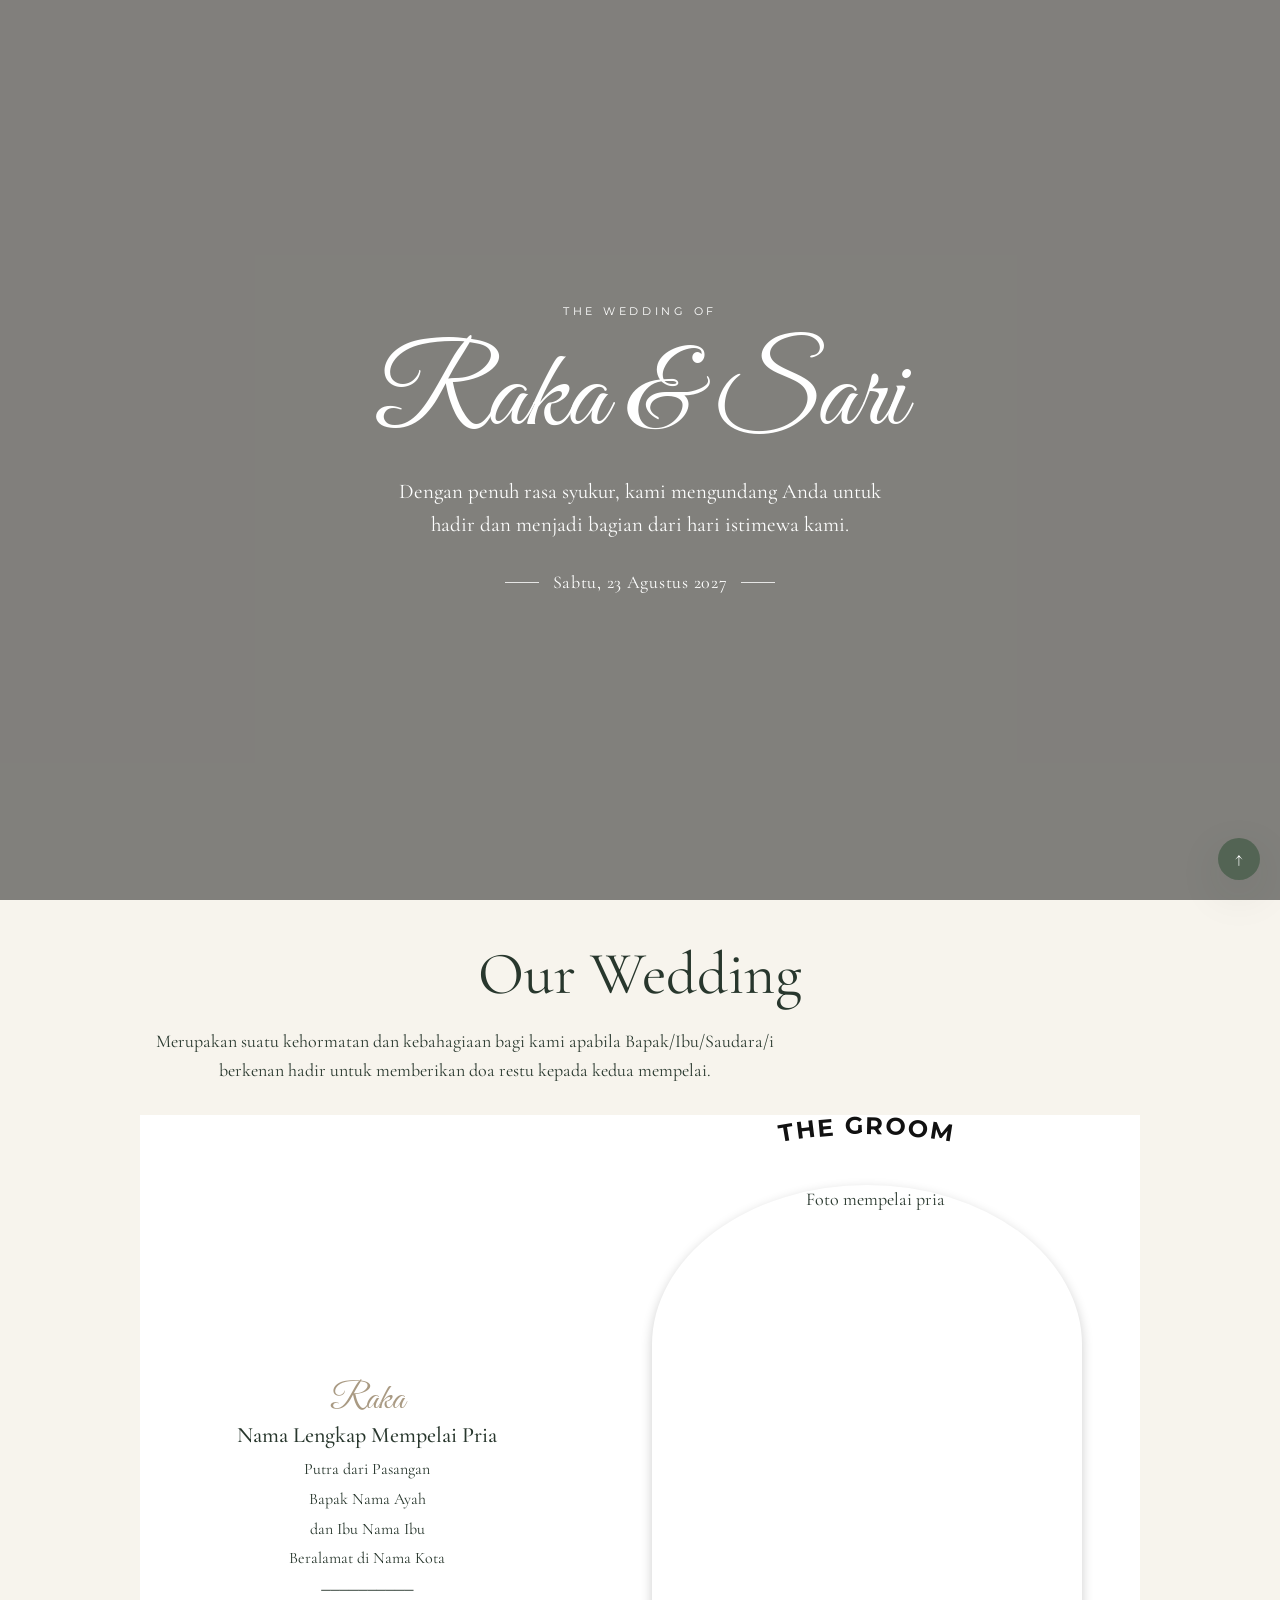
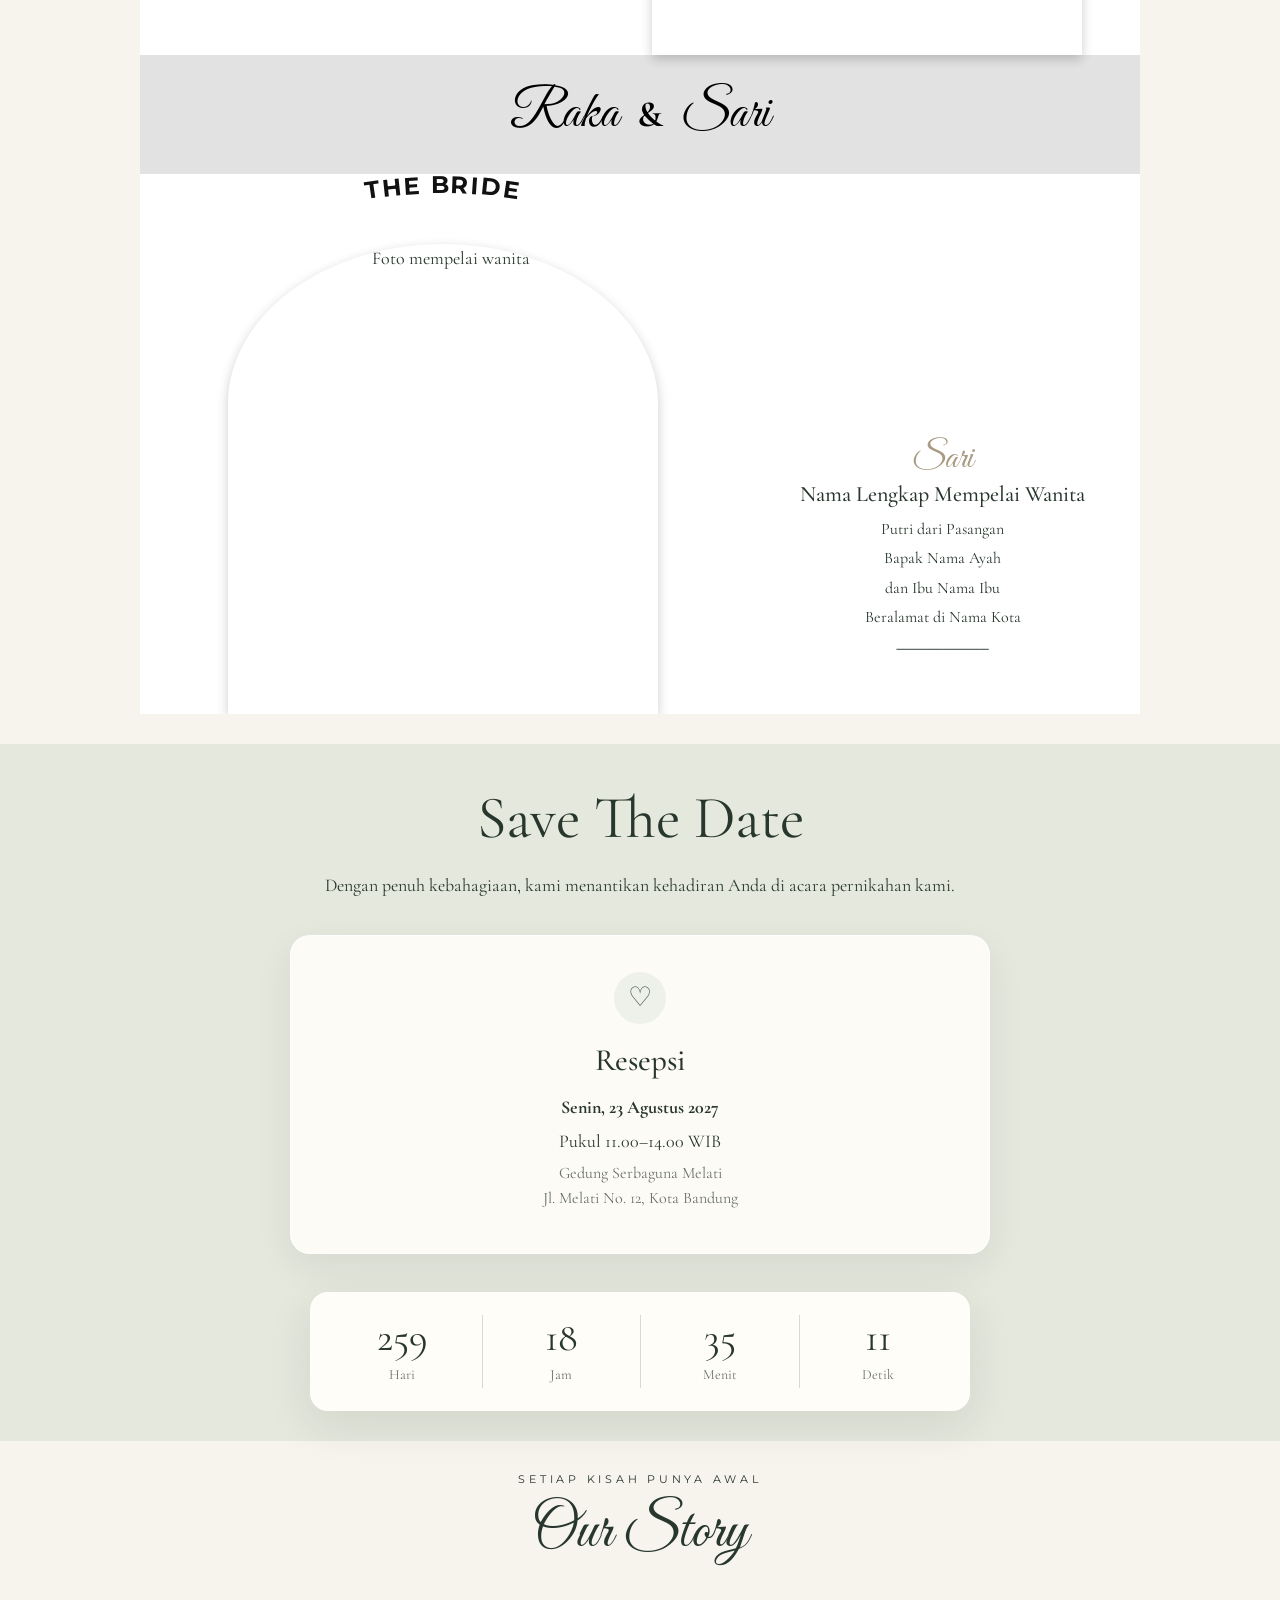
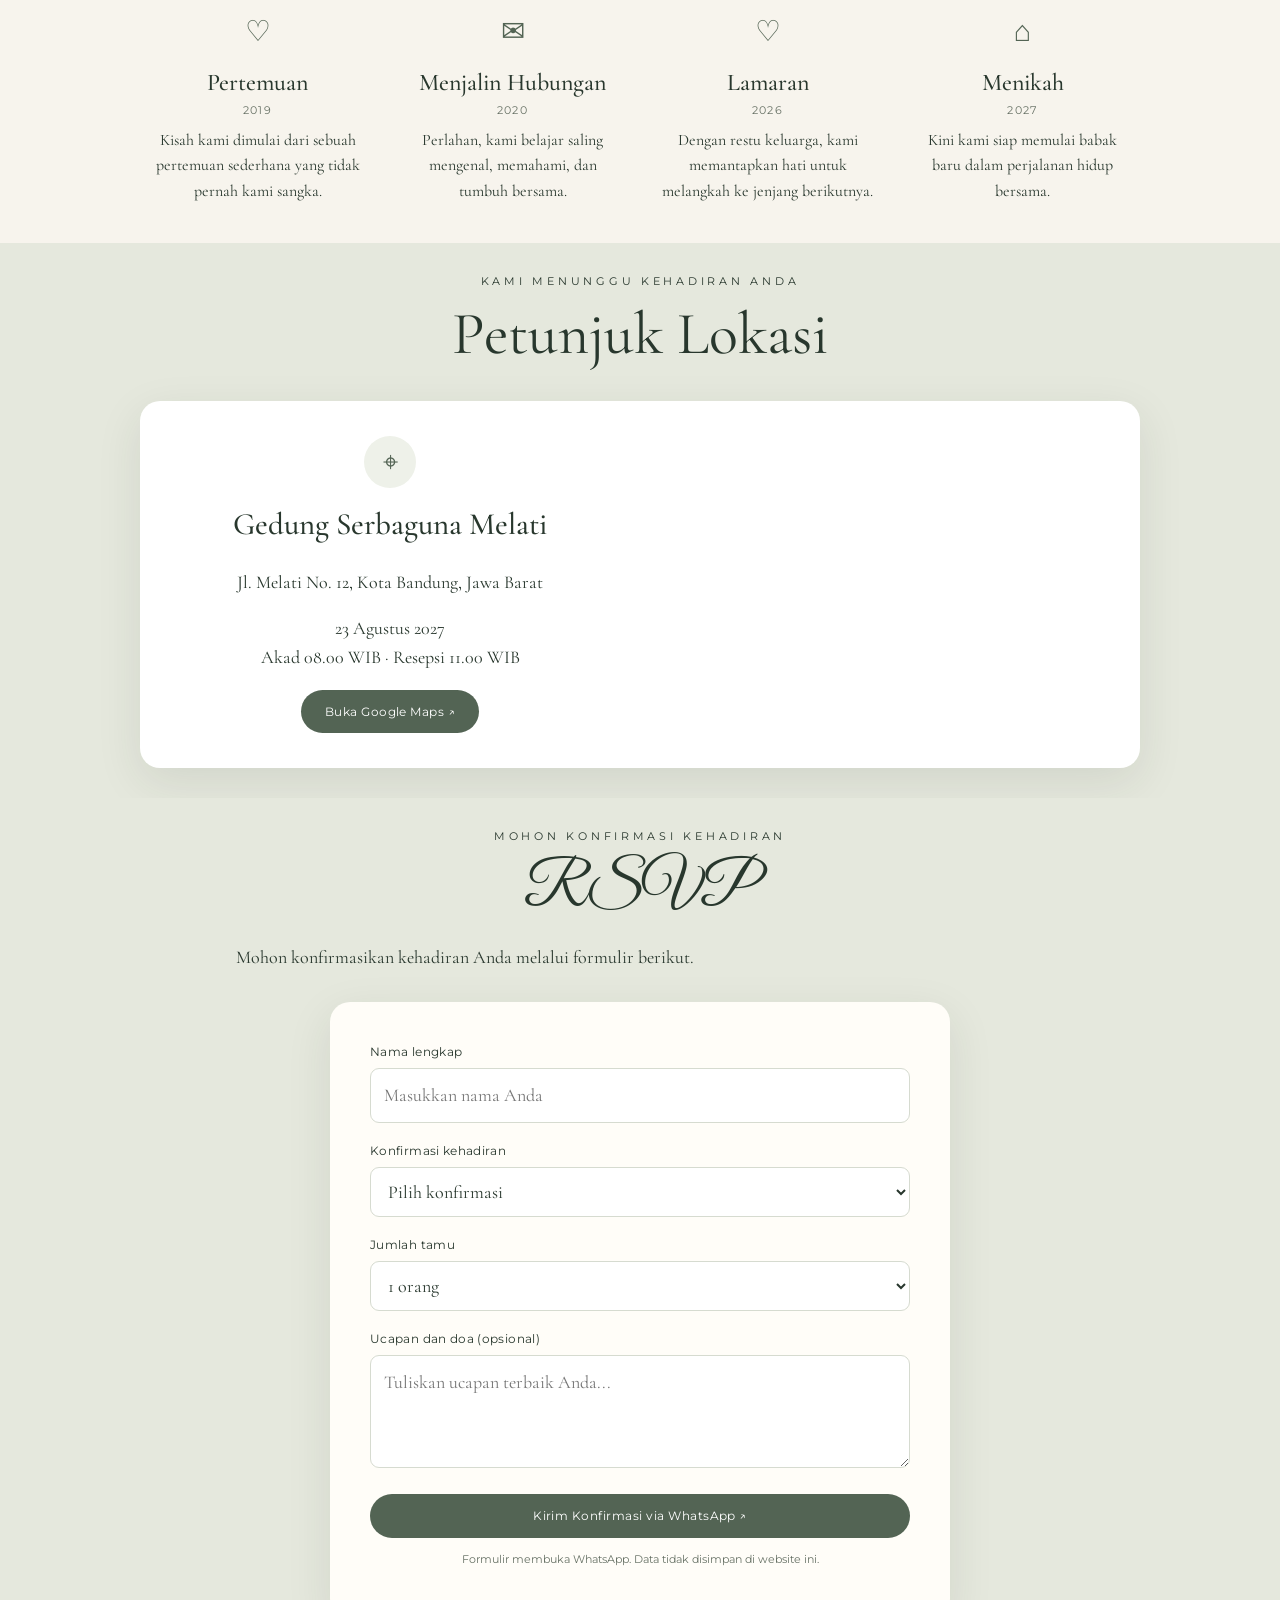
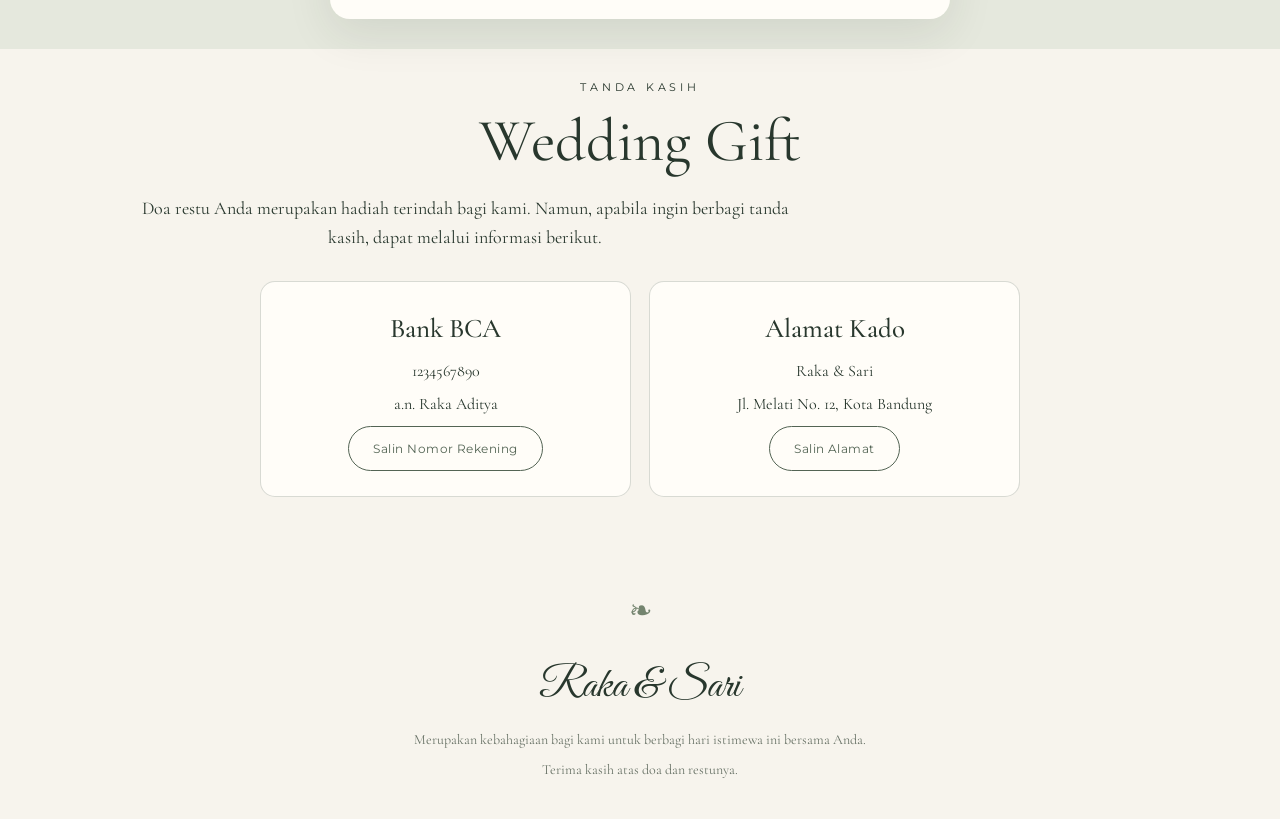
==== commit 5800562e: "Update undangan.html" ====
--- a/undangan.html
+++ b/undangan.html
@@ -5,14 +5,1080 @@
   <meta name="viewport" content="width=device-width, initial-scale=1.0">
   <meta name="theme-color" content="#f7f4ed">
   <title>Hari Bahagia Raka & Sari</title>
-  <link rel="stylesheet" href="style.css">
+  <style>
+    @import url('https://fonts.googleapis.com/css2?family=Caveat:wght@500;600;700&family=Cormorant+Garamond:wght@400;500;600;700&family=Great+Vibes&family=Montserrat:wght@300;400;500;600&display=swap');
+
+    :root {
+        --cream: #f7f4ed;
+        --paper: #fffdf8;
+        --sage: #dfe4d7;
+        --sage-dark: #536454;
+        --ink: #28372d;
+        --muted: #687266;
+        --line: rgba(40, 55, 45, .18);
+        --shadow: 0 14px 45px rgba(43, 52, 42, .10);
+    }
+
+    * {
+        box-sizing: border-box;
+    }
+
+    html {
+        scroll-behavior: smooth;
+        scroll-padding-top: 76px;
+    }
+
+    body {
+        margin: 0;
+        color: var(--ink);
+        background: var(--cream);
+        font-family: "Cormorant Garamond", Georgia, serif;
+        font-size: 18px;
+        line-height: 1.6;
+        opacity: 1;
+    }
+
+    body.page-enter {
+      animation: pageEnter 0.7s ease both;
+    }
+
+    @keyframes pageEnter {
+      from {
+        opacity: 0;
+        transform: scale(0.985);
+      }
+      to {
+        opacity: 1;
+        transform: scale(1);
+      }
+    }
+
+    @media (prefers-reduced-motion: reduce) {
+      body.page-enter {
+        animation: none;
+      }
+    }
+
+    a {
+        color: inherit;
+    }
+
+    button,
+    input,
+    select,
+    textarea {
+        font: inherit;
+    }
+
+    .nav {
+        position: fixed;
+        z-index: 20;
+        inset: 0 0 auto;
+        display: flex;
+        align-items: center;
+        justify-content: space-between;
+        gap: 24px;
+        padding: 13px max(5vw, 22px);
+        background: rgba(255, 253, 248, .94);
+        border-bottom: 1px solid var(--line);
+        backdrop-filter: blur(12px);
+    }
+
+    .brand {
+        text-decoration: none;
+        display: flex;
+        align-items: center;
+        gap: 12px;
+        font-size: 17px;
+        letter-spacing: .08em;
+        white-space: nowrap;
+    }
+
+    .brand-mark {
+        color: var(--sage-dark);
+        font-size: 27px;
+    }
+
+    .nav-links {
+        display: flex;
+        align-items: center;
+        gap: clamp(12px, 3vw, 34px);
+    }
+
+    .nav-links a {
+        text-decoration: none;
+        font-size: 15px;
+        color: #4e5b50;
+    }
+
+    .nav-links a:hover {
+        color: #1c3023;
+        text-decoration: underline;
+        text-underline-offset: 6px;
+    }
+
+    .menu-toggle {
+        display: none;
+        border: 1px solid var(--line);
+        background: transparent;
+        border-radius: 8px;
+        padding: 5px 10px;
+        color: var(--ink);
+    }
+
+    .hero {
+        position: relative;
+        width: 100%;
+        height: 100vh;
+        height: 100dvh;
+        min-height: 100vh;
+        min-height: 100dvh;
+
+        padding: 0 22px;
+
+        display: grid;
+        place-items: center;
+
+        overflow: hidden;
+        isolation: isolate;
+        text-align: center;
+    }
+
+    .hero-slideshow {
+        position: absolute;
+        inset: 0;
+        width: 100%;
+        height: 100%;
+        z-index: 0;
+        overflow: hidden;
+    }
+
+    /* Lapisan gelap di atas foto */
+    .hero-slideshow::after {
+        content: "";
+        position: absolute;
+        inset: 0;
+        background: rgba(0, 0, 0, 0.48);
+        z-index: 5;
+        pointer-events: none;
+    }
+
+    .hero-slide {
+        position: absolute;
+        inset: 0;
+
+        width: 100%;
+        height: 100%;
+
+        background-size: cover;
+        background-position: center center;
+        background-repeat: no-repeat;
+
+        z-index: 1;
+
+        opacity: 0;
+        transform: scale(1.04);
+
+        transition:
+            opacity 0.9s ease-in-out,
+            transform 4s ease;
+    }
+
+
+    .hero-slide.active {
+        opacity: 1;
+        transform: scale(1);
+    }
+
+    .hero-content {
+        position: relative;
+        z-index: 10;
+        color: #fff;
+        width: min(760px, 100%);
+        padding: 35px 20px;
+    }
+
+    .eyebrow {
+        font-family: Montserrat, sans-serif;
+        font-size: 11px;
+        letter-spacing: .34em;
+        text-transform: uppercase;
+    }
+
+    .script {
+        font-family: "Great Vibes", cursive;
+        font-weight: 400;
+    }
+
+    .hero h1 {
+        font-size: clamp(64px, 10vw, 112px);
+        line-height: 1.12;
+        margin: 16px 0 12px;
+        font-weight: 400;
+        color: #fff;
+    }
+
+    .hero p {
+        max-width: 520px;
+        margin: 0 auto;
+        font-size: 21px;
+    }
+
+    .hero-date {
+        margin-top: 26px;
+        display: inline-flex;
+        align-items: center;
+        gap: 14px;
+        letter-spacing: .04em;
+    }
+
+    .hero-date::before,
+    .hero-date::after {
+        content: "";
+        width: 34px;
+        height: 1px;
+        background: rgba(255,255,255,.8);
+    }
+
+    .btn {
+        display: inline-flex;
+        justify-content: center;
+        align-items: center;
+        gap: 9px;
+        border: 0;
+        border-radius: 999px;
+        background: var(--sage-dark);
+        color: white;
+        text-decoration: none;
+        padding: 12px 24px;
+        cursor: pointer;
+        font-family: Montserrat, sans-serif;
+        font-size: 12px;
+        letter-spacing: .04em;
+        transition: transform .2s, background .2s;
+    }
+
+    .btn:hover {
+        transform: translateY(-2px);
+        background: #3f5142;
+    }
+
+    .btn-outline {
+        background: transparent;
+        color: var(--sage-dark);
+        border: 1px solid var(--sage-dark);
+    }
+
+    .btn-outline:hover {
+        color: white;
+    }
+
+    .countdown {
+        position: relative;
+        z-index: 2;
+
+        width: min(660px, calc(100% - 32px));
+
+        margin: 38px auto 0;
+        padding: 22px 12px;
+
+        display: grid;
+        grid-template-columns: repeat(4, 1fr);
+
+        text-align: center;
+
+        background: var(--paper);
+        border: 1px solid rgba(255, 255, 255, .8);
+        border-radius: 18px;
+
+        box-shadow: var(--shadow);
+    }
+
+    .count-item + .count-item {
+        border-left: 1px solid var(--line);
+    }
+
+    .count-num {
+        display: block;
+        font-size: clamp(30px, 5vw, 40px);
+        line-height: 1.1;
+    }
+
+    .count-label {
+        color: var(--muted);
+        font-size: 14px;
+    }
+
+    section {
+        padding: 30px 22px;
+    }
+
+    .section-inner {
+        width: min(1000px, 100%);
+        margin: 0 auto;
+    }
+
+    .center {
+        text-align: center;
+    }
+
+    .section-title {
+        font-size: clamp(42px, 6vw, 60px);
+        line-height: 1.15;
+        font-weight: 400;
+        margin: 10px 0 18px;
+    }
+
+    .section-copy {
+        max-width: 650px;
+        margin: 0px 0px 30px 0px;
+    }
+
+    .events .section-copy {
+        text-align: center;
+        max-width: 700px;
+        margin-left: auto;
+        margin-right: auto;
+    }
+
+    /* BAGIAN MEMPELAI */
+
+    .couple-section {
+        padding: 0;
+        background: #fff;
+        overflow: hidden;
+    }
+
+    .couple-profile {
+        display: grid;
+
+        grid-template-columns:
+            minmax(280px, .85fr)
+            minmax(320px, 1.15fr);
+
+        align-items: end;
+        gap: 25px;
+        max-width: 1000px;
+        min-height: 420px;
+        margin: 0 auto;
+        padding: 30px 30px 0;
+    }
+
+
+    .couple-profile.bride {
+        grid-template-columns:
+            minmax(320px, 1.15fr)
+            minmax(280px, .85fr);
+    }
+
+    .profile-info {
+        min-width: 0;
+        text-align: center;
+        padding: 45px 8px;
+    }
+
+    .profile-info h3 {
+        overflow-wrap: break-word;
+        font-size: clamp(17px, 2vw, 23px);
+        line-height: 1.3;
+    }
+
+    .profile-nickname {
+        display: block;
+        font-family: "Great Vibes", cursive;
+        font-size: 36px;
+        color: #a99a83;
+        line-height: 1.2;
+    }
+
+    .profile-info h3 {
+        font-size: 22px;
+        font-weight: 500;
+        margin: 0 0 8px;
+    }
+
+    .profile-info p {
+        margin: 4px 0;
+        font-size: 16px;
+    }
+
+    .profile-divider {
+        margin: 8px 0 14px;
+        font-size: 13px;
+    }
+
+    .social-link {
+        display: inline-block;
+        padding: 7px 12px;
+        border-radius: 6px;
+        background: #a99a83;
+        color: #fff;
+        text-decoration: none;
+        font-family: Montserrat, sans-serif;
+        font-size: 11px;
+    }
+
+    /* =========================
+      FOTO MEMPELAI
+    ========================= */
+
+    .profile-photo-wrap {
+        position: relative;
+        width: 100%;
+        max-width: 390px;
+        height: 390px;
+        justify-self: center;
+        align-self: end;
+        display: flex;
+        align-items: flex-end;
+        justify-content: center;
+        padding-top: 55px;
+    }
+
+
+    /* FOTO */
+
+    .profile-photo {
+        position: absolute;
+        left: 0;
+        bottom: 0;
+        width: 100%;
+        height: 450px;
+        object-fit: cover;
+        object-position: center;
+        border-radius: 50% 50% 0 0 / 34% 34% 0 0;
+        box-shadow:
+            0 4px 12px rgba(0, 0, 0, .20);
+        z-index: 1;
+    }
+
+
+    /* =========================
+      TULISAN MELENGKUNG
+    ========================= */
+
+    .curved-title {
+        position: absolute;
+
+        left: 50%;
+        top: -50px;
+
+        width: 100%;
+        height: 100px;
+
+        transform: translateX(-50%);
+
+        overflow: visible;
+
+        z-index: 3;
+        pointer-events: none;
+    }
+
+    .curved-title text {
+        fill: #111;
+        font-family: "Caveat", cursive;
+        font-size: 34px;
+        font-weight: 700;
+        letter-spacing: 1px;
+    }
+
+    .curved-title path {
+        fill: none;
+        stroke: transparent;
+    }
+
+    .couple-names {
+        display: flex;
+        align-items: center;
+        justify-content: center;
+        gap: 18px;
+        padding: 18px 12px;
+        background:
+            linear-gradient(rgba(220, 220, 220, .82), rgba(220, 220, 220, .82)),
+            url("https://images.unsplash.com/photo-1515377905703-c4788e51af15?auto=format&fit=crop&w=1200&q=80")
+            center / cover;
+        text-align: center;
+        color: #000;
+        font-family: "Great Vibes", cursive;
+        font-size: clamp(36px, 6vw, 52px);
+    }
+
+    .couple-ampersand {
+        font-family: "Cormorant Garamond", serif;
+        font-size: .7em;
+        font-weight: 700;
+    }
+
+    .ornament {
+        color: #74846f;
+        font-size: 28px;
+        margin: 18px 0;
+    }
+
+
+    .ampersand {
+        font-size: 48px;
+        color: var(--sage-dark);
+    }
+
+    .events {
+        background: #e5e8dd;
+    }
+
+    .event-grid {
+        display: grid;
+        grid-template-columns: minmax(0, 700px);
+        justify-content: center;
+        gap: 22px;
+        margin-top: 35px;
+    }
+
+    .event-card {
+        background: rgba(255, 253, 248, .90);
+        border: 1px solid rgba(255, 255, 255, .8);
+        padding: clamp(24px, 4vw, 36px);
+        border-radius: 20px;
+        text-align: center;
+        box-shadow: 0 12px 35px rgba(43, 52, 42, .08);
+    }
+
+    .event-icon {
+        width: 52px;
+        height: 52px;
+        margin: 0 auto 12px;
+
+        display: flex;
+        align-items: center;
+        justify-content: center;
+
+        border-radius: 50%;
+
+        background: #eef1e9;
+        color: var(--sage-dark);
+
+        font-size: 27px;
+    }
+
+    .event-card h3 {
+        font-size: 31px;
+        font-weight: 500;
+        margin: 8px 0;
+    }
+
+    .event-card p {
+        margin: 5px 0;
+    }
+
+    .event-card .small {
+        color: var(--muted);
+        font-size: 16px;
+    }
+
+    .story-grid {
+        display: grid;
+        grid-template-columns: repeat(4, 1fr);
+        gap: 20px;
+        margin-top: 42px;
+    }
+
+    .story-item {
+        text-align: center;
+        padding: 0 8px;
+    }
+
+    .story-icon {
+        font-size: 29px;
+        color: var(--sage-dark);
+    }
+
+    .story-item h3 {
+        font-size: 24px;
+        font-weight: 500;
+        margin: 8px 0 0;
+    }
+
+    .story-year {
+        font-family: Montserrat, sans-serif;
+        font-size: 11px;
+        letter-spacing: .12em;
+        color: var(--muted);
+    }
+
+    .story-item p {
+        font-size: 16px;
+        margin: 8px 0;
+    }
+
+    .location-box {
+        border-radius: 20px;
+        overflow: hidden;
+        background: white;
+        box-shadow: var(--shadow);
+        display: grid;
+        grid-template-columns: 1fr 1fr;
+        margin-top: 32px;
+    }
+
+    .location-info {
+        padding: 35px;
+    }
+
+    .location-info h3 {
+        font-size: 31px;
+        font-weight: 500;
+        margin: 0 0 10px;
+    }
+
+    .map-frame {
+        min-height: 300px;
+        border: 0;
+        width: 100%;
+        height: 100%;
+    }
+
+    .rsvp {
+        background: #e5e8dd;
+    }
+
+    .form-card {
+        width: min(620px, 100%);
+        margin: 30px auto 0;
+        padding: clamp(22px, 5vw, 40px);
+        border-radius: 20px;
+        background: var(--paper);
+        box-shadow: var(--shadow);
+        text-align: left;
+    }
+
+    .form-row {
+        margin-bottom: 18px;
+    }
+
+    .form-row label {
+        display: block;
+        font-family: Montserrat, sans-serif;
+        font-size: 12px;
+        margin-bottom: 7px;
+        letter-spacing: .03em;
+    }
+
+    .form-row input,
+    .form-row select,
+    .form-row textarea {
+        width: 100%;
+        border: 1px solid #d6dbd0;
+        background: white;
+        color: var(--ink);
+        border-radius: 9px;
+        padding: 12px 13px;
+        outline: none;
+    }
+
+    .form-row input:focus,
+    .form-row select:focus,
+    .form-row textarea:focus {
+        border-color: var(--sage-dark);
+        box-shadow: 0 0 0 3px rgba(83, 100, 84, .12);
+    }
+
+    .form-card .btn {
+        width: 100%;
+    }
+
+    .form-note {
+        font-family: Montserrat, sans-serif;
+        font-size: 11px;
+        color: var(--muted);
+        text-align: center;
+        margin-top: 13px;
+    }
+
+    .gift-grid {
+        display: grid;
+        grid-template-columns: 1fr 1fr;
+        gap: 18px;
+        margin: 30px auto 0;
+        max-width: 760px;
+    }
+
+    .gift-card {
+        background: var(--paper);
+        border: 1px solid var(--line);
+        border-radius: 15px;
+        padding: 25px;
+        text-align: center;
+    }
+
+    .gift-card h3 {
+        margin: 0;
+        font-size: 27px;
+        font-weight: 500;
+    }
+
+    .gift-card p {
+        margin: 8px 0;
+        font-size: 16px;
+    }
+
+    footer {
+        padding: 44px 20px 30px;
+        text-align: center;
+    }
+
+    footer .script {
+        font-size: 43px;
+    }
+
+    footer p {
+        color: var(--muted);
+        font-size: 14px;
+        margin: 8px 0;
+    }
+
+    .top-button {
+        position: fixed;
+        bottom: 20px;
+        right: 20px;
+        z-index: 15;
+        width: 42px;
+        height: 42px;
+        border-radius: 50%;
+        border: 0;
+        background: var(--sage-dark);
+        color: white;
+        cursor: pointer;
+        box-shadow: var(--shadow);
+    }
+
+    .cover {
+        position: fixed;
+        z-index: 50;
+        inset: 0;
+        display: grid;
+        place-items: center;
+        text-align: center;
+        padding: 25px;
+        background: linear-gradient(
+            rgba(34, 48, 38, .38),
+            rgba(34, 48, 38, .64)
+        ), url("https://images.unsplash.com/photo-1519741497674-611481863552?auto=format&fit=crop&w=1600&q=85") center/cover;
+        color: white;
+        transition: opacity .7s, visibility .7s;
+    }
+
+    .cover.hidden {
+        opacity: 0;
+        visibility: hidden;
+        pointer-events: none;
+    }
+
+    .cover-card {
+        width: min(550px, 100%);
+        padding: 38px 24px;
+        border: 1px solid rgba(255, 255, 255, .55);
+        background: rgba(247, 244, 237, .13);
+        backdrop-filter: blur(8px);
+        border-radius: 20px;
+    }
+
+    .cover h1 {
+        font-size: clamp(56px, 12vw, 88px);
+        line-height: 1.15;
+        margin: 15px 0;
+        font-weight: 400;
+    }
+
+    .cover p {
+        margin: 7px 0 24px;
+    }
+
+    .cover .btn {
+        background: #f7f4ed;
+        color: var(--ink);
+    }
+
+    @media (max-width: 480px) {
+        .couple-profile {
+            grid-template-columns: minmax(0, 0.9fr) minmax(0, 1.1fr);
+            gap: 6px;
+            min-height: 280px;
+            padding: 12px 8px 0;
+        }
+
+        .couple-profile.bride {
+            grid-template-columns: minmax(0, 1.1fr) minmax(0, 0.9fr);
+        }
+
+        .profile-info {
+            padding: 16px 2px;
+        }
+
+        .profile-info h3 {
+            font-size: 15px;
+        }
+
+        .profile-info p {
+            font-size: 12px;
+        }
+            .countdown {
+            width: 100%;
+            margin-top: 28px;
+            padding: 18px 4px;
+            border-radius: 16px;
+        }
+
+        .count-num {
+            font-size: 28px;
+        }
+
+        .count-label {
+            font-size: 11px;
+        }
+    }
+
+    @media (min-width: 761px) {
+        .couple-profile {
+            grid-template-columns: 42% 58%;
+            gap: 30px;
+            max-width: 1100px;
+            min-height: 520px;
+            padding: 40px 30px 0;
+            align-items: end;
+        }
+
+        .couple-profile.bride {
+            grid-template-columns: 58% 42%;
+        }
+
+        .profile-photo-wrap {
+            position: relative;
+            width: 100%;
+            max-width: 430px;
+            height: 500px;
+            justify-self: center;
+            align-self: end;
+            display: flex;
+            align-items: flex-end;
+            justify-content: center;
+            padding-top: 55px;
+        }
+
+        .profile-info {
+            padding: 40px 8px;
+        }
+
+        .profile-photo {
+            position: absolute;
+            left: 0;
+            bottom: 0;
+
+            width: 100%;
+            height: 470px;
+
+            object-fit: cover;
+            object-position: center top;
+
+            border-radius: 50% 50% 0 0 / 34% 34% 0 0;
+
+            box-shadow: 0 4px 12px rgba(0,0,0,.20);
+            z-index: 1;
+        }
+
+        .curved-title {
+            position: absolute;
+            left: 50%;
+            top: -80px;
+
+            width: 100%;
+            height: 100px;
+
+            transform: translateX(-50%);
+            overflow: visible;
+
+            z-index: 3;
+            pointer-events: none;
+        }
+
+        .curved-title text {
+            fill: #111;
+            font-family: "Montserrat", sans-serif;
+            font-size: 24px;
+            font-weight: 700;
+            letter-spacing: 2px;
+        }
+    }
+
+    @media (max-width: 760px) {
+        .nav {
+            padding: 10px 17px;
+        }
+
+        .menu-toggle {
+            display: block;
+        }
+
+        .nav-links {
+            display: none;
+            position: absolute;
+            top: 100%;
+            left: 0;
+            right: 0;
+            flex-direction: column;
+            align-items: stretch;
+            gap: 0;
+            padding: 8px 20px 15px;
+            background: var(--paper);
+            border-bottom: 1px solid var(--line);
+        }
+
+        .nav-links.open {
+            display: flex;
+        }
+
+        .nav-links a {
+            padding: 10px 3px;
+        }
+
+        .hero {
+            width: 100%;
+            height: 100vh;
+            height: 100dvh;
+            min-height: 100vh;
+            min-height: 100dvh;
+
+            padding: 0 18px;
+        }
+
+        .hero-slide {
+            background-position: center center;
+        }
+
+        .hero-content {
+            width: 90%;
+            padding: 20px 8px;
+        }
+
+        .hero p {
+            font-size: 19px;
+        }
+
+        section {
+            padding: 20px 19px;
+        }
+
+        .couple-profile,
+        .couple-profile.bride {
+            grid-template-columns: .9fr 1.1fr;
+            min-height: 320px;
+            gap: 8px;
+            padding: 20px 10px 0;
+        }
+
+        .profile-info {
+            padding: 20px 4px;
+        }
+
+        .profile-nickname {
+            font-size: 29px;
+        }
+
+        .profile-info h3 {
+            font-size: 17px;
+        }
+
+        .profile-info p {
+            font-size: 13px;
+            line-height: 1.5;
+        }
+
+        .profile-divider {
+            font-size: 10px;
+        }
+
+        .social-link {
+            padding: 6px 8px;
+            font-size: 10px;
+        }
+
+        .profile-photo-wrap {
+            width: 100%;
+            max-width: 270px;
+            height: 290px;
+            padding-top: 48px;
+        }
+
+        .profile-photo {
+            height: 285px;
+            border-radius: 50% 50% 0 0 / 32% 32% 0 0;
+        }
+
+      .curved-title {
+            width: 105%;
+            height: 82px;
+            top: -45px;
+        }
+
+        .curved-title text {
+            font-size: 25px;
+            letter-spacing: 1.5px;
+        }
+
+        .couple-profile.bride {
+            grid-template-columns: 1.2fr 1fr;
+        }
+
+        .couple-names {
+            gap: 10px;
+            padding: 14px 8px;
+            font-size: 38px;
+        }
+
+        .event-grid {
+            grid-template-columns: 1fr;
+        }
+
+        .story-grid {
+            grid-template-columns: repeat(2, 1fr);
+            row-gap: 28px;
+        }
+
+        .location-box {
+            grid-template-columns: 1fr;
+        }
+
+        .map-frame {
+            min-height: 270px;
+        }
+
+        .gift-grid {
+            grid-template-columns: 1fr;
+        }
+    }
+
+    @media (prefers-reduced-motion: reduce) {
+        html {
+            scroll-behavior: auto;
+        }
+
+        *,
+        *:before,
+        *:after {
+            transition-duration: .01ms !important;
+            animation-duration: .01ms !important;
+        }
+
+        .hero-slide {
+            transition: none;
+            transform: none;
+        }
+    }
+
+
+  </style>
 </head>
 <body>
-  <nav class="nav" aria-label="Navigasi utama">
+  <!--<nav class="nav" aria-label="Navigasi utama">
     <a class="brand" href="#beranda">
-      <span class="brand-mark">
-        ❧
-      </span>
       <span>Raka
         <span style="padding:0 5px">
           &
@@ -28,7 +1094,7 @@
       <a href="#lokasi">Lokasi</a>
       <a href="#rsvp">RSVP</a>
     </div>
-  </nav>
+  </nav>-->
   <main>
     <header class="hero" id="beranda">
       <div class="hero-slideshow" aria-hidden="true">
@@ -50,7 +1116,7 @@
       </div>
       <div class="hero-content">
         <div class="eyebrow">
-          Undangan Pernikahan
+          The Wedding Of
         </div>
         <h1 class="script">Raka &amp; Sari</h1>
         <p>Dengan penuh rasa syukur, kami mengundang Anda untuk hadir dan menjadi bagian dari hari istimewa kami.</p>
@@ -59,7 +1125,7 @@
         </div>
       </div>
     </header>
-    <div class="countdown" aria-label="Hitung mundur pernikahan">
+    <!--<div class="countdown" aria-label="Hitung mundur pernikahan">
       <div class="count-item">
         <span class="count-num" id="days">
           00
@@ -80,11 +1146,11 @@
         <span class="count-num" id="seconds">00</span>
         <span class="count-label">Detik</span>
       </div>
-    </div>
-    <section id="mempelai">
+    </div>-->
+    <section>
       <div class="section-inner center">
-        <div class="eyebrow">Dengan memohon rahmat Tuhan</div>
-        <h2 class="section-title">The Wedding Of</h2>
+        <!--<div class="eyebrow">Dengan memohon rahmat Tuhan</div>-->
+        <h2 class="section-title">Our Wedding</h2>
         <p class="section-copy">Merupakan suatu kehormatan dan kebahagiaan bagi kami apabila Bapak/Ibu/Saudara/i berkenan hadir untuk memberikan doa restu kepada kedua mempelai.</p>
         <section class="couple-section" id="mempelai">
           <div class="couple-profile groom">
@@ -179,22 +1245,23 @@
               </div>
           </div>
       </section>
-        <div class="ornament">❧ ❦ ❧</div>
-        <p class="section-copy"><em>“Dan di antara tanda-tanda kekuasaan-Nya ialah Dia menciptakan pasangan-pasangan untukmu...”</em><br>— QS. Ar-Rum: 21</p>
+        <!--<div class="ornament">❧ ❦ ❧</div>
+        <p class="section-copy"><em>“Dan di antara tanda-tanda kekuasaan-Nya ialah Dia menciptakan pasangan-pasangan untukmu...”</em><br>— QS. Ar-Rum: 21</p>-->
       </div>
     </section>
     <section class="events" id="acara">
       <div class="section-inner center">
-        <div class="eyebrow">Catat tanggalnya</div>
-        <h2 class="section-title">Waktu &amp; Tempat</h2>
+        <!--<div class="eyebrow">Catat tanggalnya</div>-->
+        <!--<h2 class="section-title">Waktu &amp; Tempat</h2>-->
+        <h2 class="section-title">Save The Date</h2>
         <p class="section-copy">Dengan penuh kebahagiaan, kami menantikan kehadiran Anda di acara pernikahan kami.</p>
         <div class="event-grid">
-          <article class="event-card">
+          <!--<article class="event-card">
             <div class="event-icon">♧</div>
             <h3>Akad Nikah</h3><p><strong>Senin, 23 Agustus 2027</strong></p>
             <p>Pukul 08.00 WIB – selesai</p>
             <p class="small">Gedung Serbaguna Melati<br>Jl. Melati No. 12, Kota Bandung</p>
-          </article>
+          </article>-->
           <article class="event-card">
             <div class="event-icon">♡</div>
             <h3>Resepsi</h3><p><strong>Senin, 23 Agustus 2027</strong></p>
@@ -202,6 +1269,28 @@
             <p class="small">Gedung Serbaguna Melati<br>Jl. Melati No. 12, Kota Bandung</p>
           </article>
         </div>
+        <div class="countdown" aria-label="Hitung mundur pernikahan">
+            <div class="count-item">
+              <span class="count-num" id="days">
+                00
+              </span>
+              <span class="count-label">
+                Hari
+              </span>
+            </div>
+            <div class="count-item">
+              <span class="count-num" id="hours">00</span>
+              <span class="count-label">Jam</span>
+            </div>
+            <div class="count-item">
+              <span class="count-num" id="minutes">00</span>
+              <span class="count-label">Menit</span>
+            </div>
+            <div class="count-item">
+              <span class="count-num" id="seconds">00</span>
+              <span class="count-label">Detik</span>
+            </div>
+          </div>
       </div>
     </section>
     <section id="cerita">
@@ -314,6 +1403,99 @@
     <p>Terima kasih atas doa dan restunya.</p>
   </footer>
   <button class="top-button" id="topButton" aria-label="Kembali ke atas" title="Kembali ke atas">↑</button>
-  <script src="script.js"></script>
+  <script>
+      // ===== PENGATURAN UTAMA: sesuaikan data ini dengan acara Anda =====
+      const weddingDate = new Date("2027-08-23T08:00:00+07:00"); // YYYY-MM-DDTHH:mm:ss+07:00
+      const whatsappNumber = "6281234567890"; // Ganti dengan nomor WhatsApp penerima, kode negara tanpa +
+      const accountNumber = "1234567890"; // Ganti nomor rekening contoh
+      const giftAddress = "Raka & Sari, Jl. Melati No. 12, Kota Bandung";
+      // ================================================================
+
+      const menuToggle = document.getElementById("menuToggle");
+      const navLinks = document.getElementById("navLinks");
+      if (menuToggle && navLinks) {
+        menuToggle.addEventListener("click", () => {
+          const opened = navLinks.classList.toggle("open");
+          menuToggle.setAttribute("aria-expanded", String(opened));
+          menuToggle.textContent = opened ? "✕" : "☰";
+        });
+        navLinks.querySelectorAll("a").forEach(link => link.addEventListener("click", () => {
+          navLinks.classList.remove("open");
+          menuToggle.setAttribute("aria-expanded", "false");
+          menuToggle.textContent = "☰";
+        }));
+      }
+
+      function updateCountdown() {
+        const diff = weddingDate.getTime() - Date.now();
+        const values = diff <= 0 ? [0,0,0,0] : [
+          Math.floor(diff / 86400000),
+          Math.floor((diff % 86400000) / 3600000),
+          Math.floor((diff % 3600000) / 60000),
+          Math.floor((diff % 60000) / 1000)
+        ];
+        ["days","hours","minutes","seconds"].forEach((id,i) => {
+          const element = document.getElementById(id);
+          if (element) element.textContent = String(values[i]).padStart(2,"0");
+        });
+      }
+      if (document.getElementById("days")) {
+        updateCountdown();
+        setInterval(updateCountdown, 1000);
+      }
+
+      const rsvpForm = document.getElementById("rsvpForm");
+      if (rsvpForm) rsvpForm.addEventListener("submit", function(event) {
+        event.preventDefault();
+        const name = document.getElementById("guestName").value.trim();
+        const attendance = document.getElementById("attendance").value;
+        const count = document.getElementById("guestCount").value;
+        const message = document.getElementById("message").value.trim();
+        if (!name || !attendance) return;
+        const text = [
+          "Konfirmasi Undangan Pernikahan Raka & Sari", "",
+          "Nama: " + name,
+          "Kehadiran: " + attendance,
+          "Jumlah tamu: " + (attendance === "Hadir" ? count : "0"),
+          message ? "Ucapan: " + message : ""
+        ].filter(Boolean).join("\n");
+        window.open("https://wa.me/" + whatsappNumber + "?text=" + encodeURIComponent(text), "_blank", "noopener");
+      });
+
+      function copyText(value,label) {
+        if (navigator.clipboard && window.isSecureContext) {
+          navigator.clipboard.writeText(value).then(() => alert(label + " berhasil disalin."))
+            .catch(() => window.prompt("Salin " + label + " berikut:",value));
+        } else window.prompt("Salin " + label + " berikut:",value);
+      }
+      function copyAccount() { copyText(accountNumber,"nomor rekening"); }
+      function copyAddress() { copyText(giftAddress,"alamat"); }
+      const topButton = document.getElementById("topButton");
+      if (topButton) topButton.addEventListener("click",() => window.scrollTo({top:0,behavior:"smooth"}));
+
+      if (sessionStorage.getItem("transisiUndangan") === "true") {
+          sessionStorage.removeItem("transisiUndangan");
+
+          if (!window.matchMedia("(prefers-reduced-motion: reduce)").matches) {
+            document.body.classList.add("page-enter");
+          }
+        }
+
+      document.addEventListener("DOMContentLoaded", () => {
+          const slides = document.querySelectorAll(".hero-slide");
+
+          if (slides.length < 2) return;
+
+          let currentSlide = 0;
+
+          setInterval(() => {
+              slides[currentSlide].classList.remove("active");
+
+              currentSlide = (currentSlide + 1) % slides.length;
+
+              slides[currentSlide].classList.add("active");
+          }, 5000);
+      });
+  </script>
 </body>
 </html>
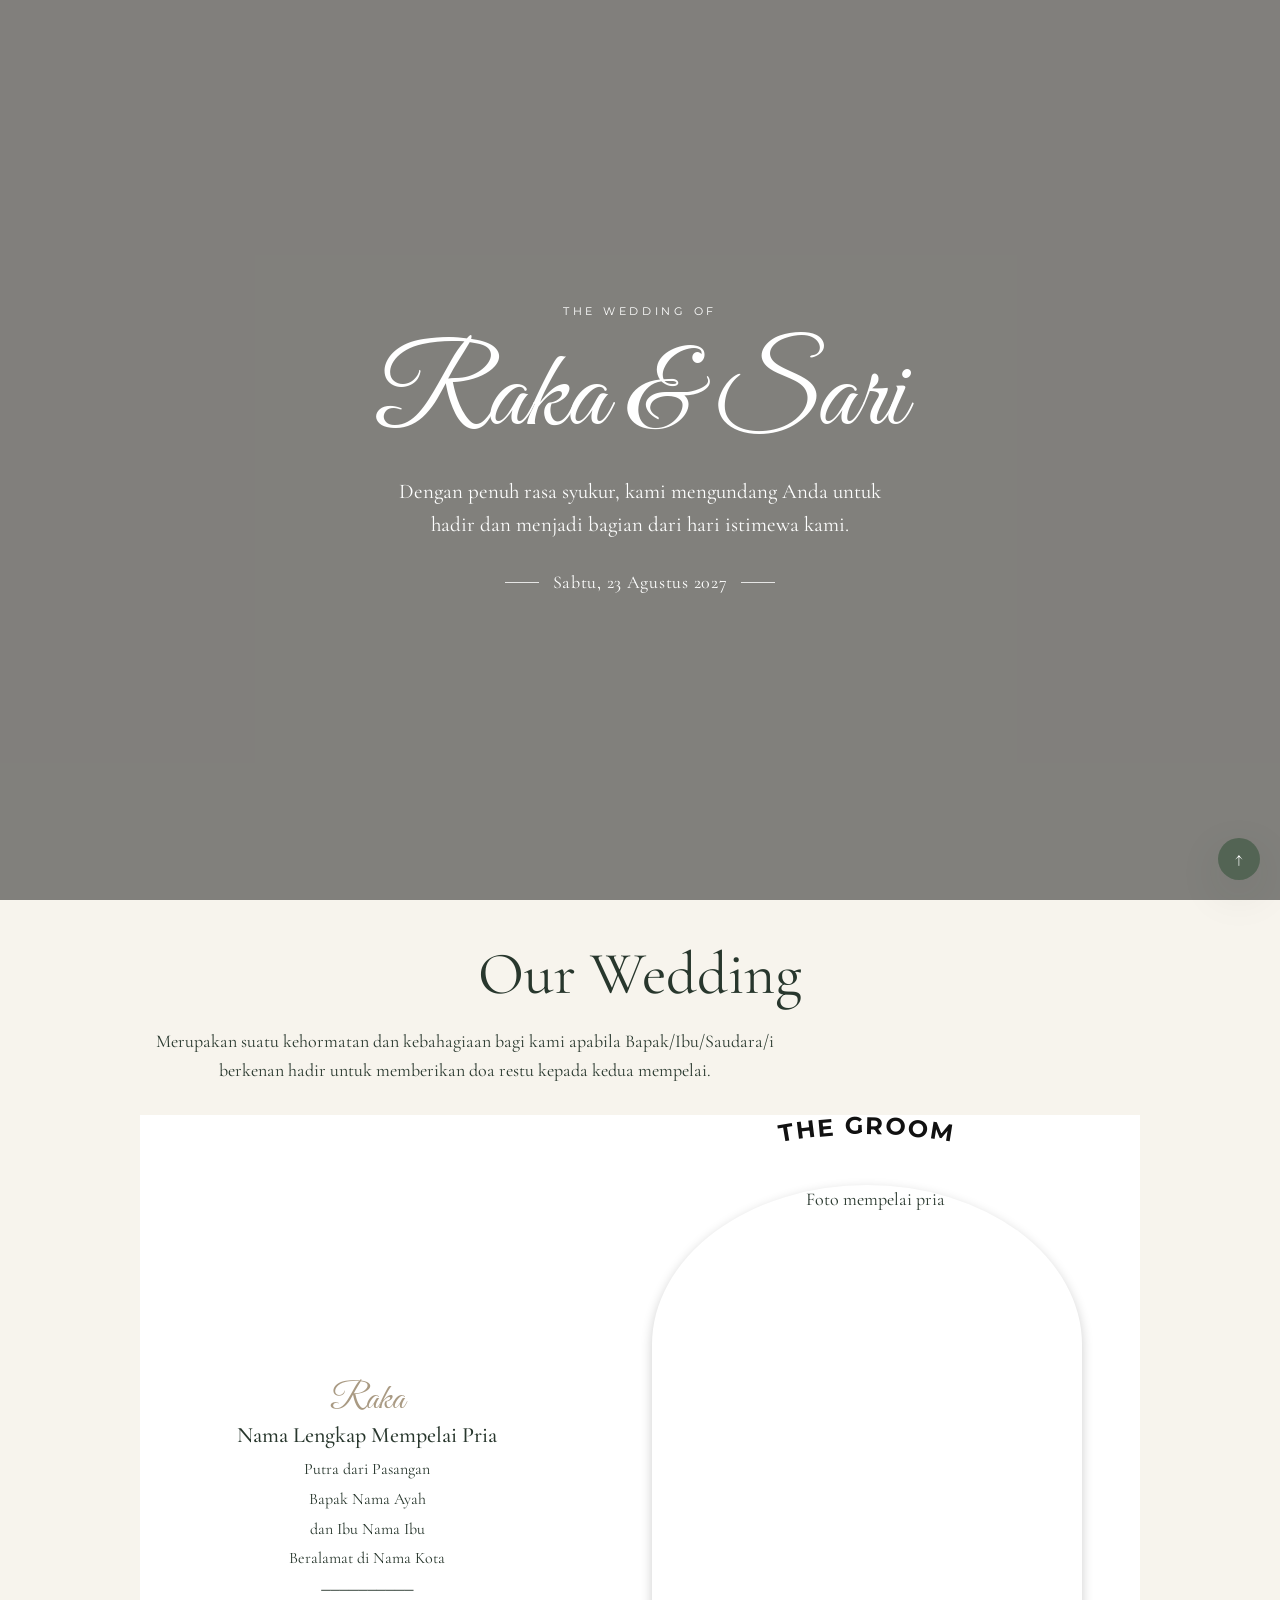
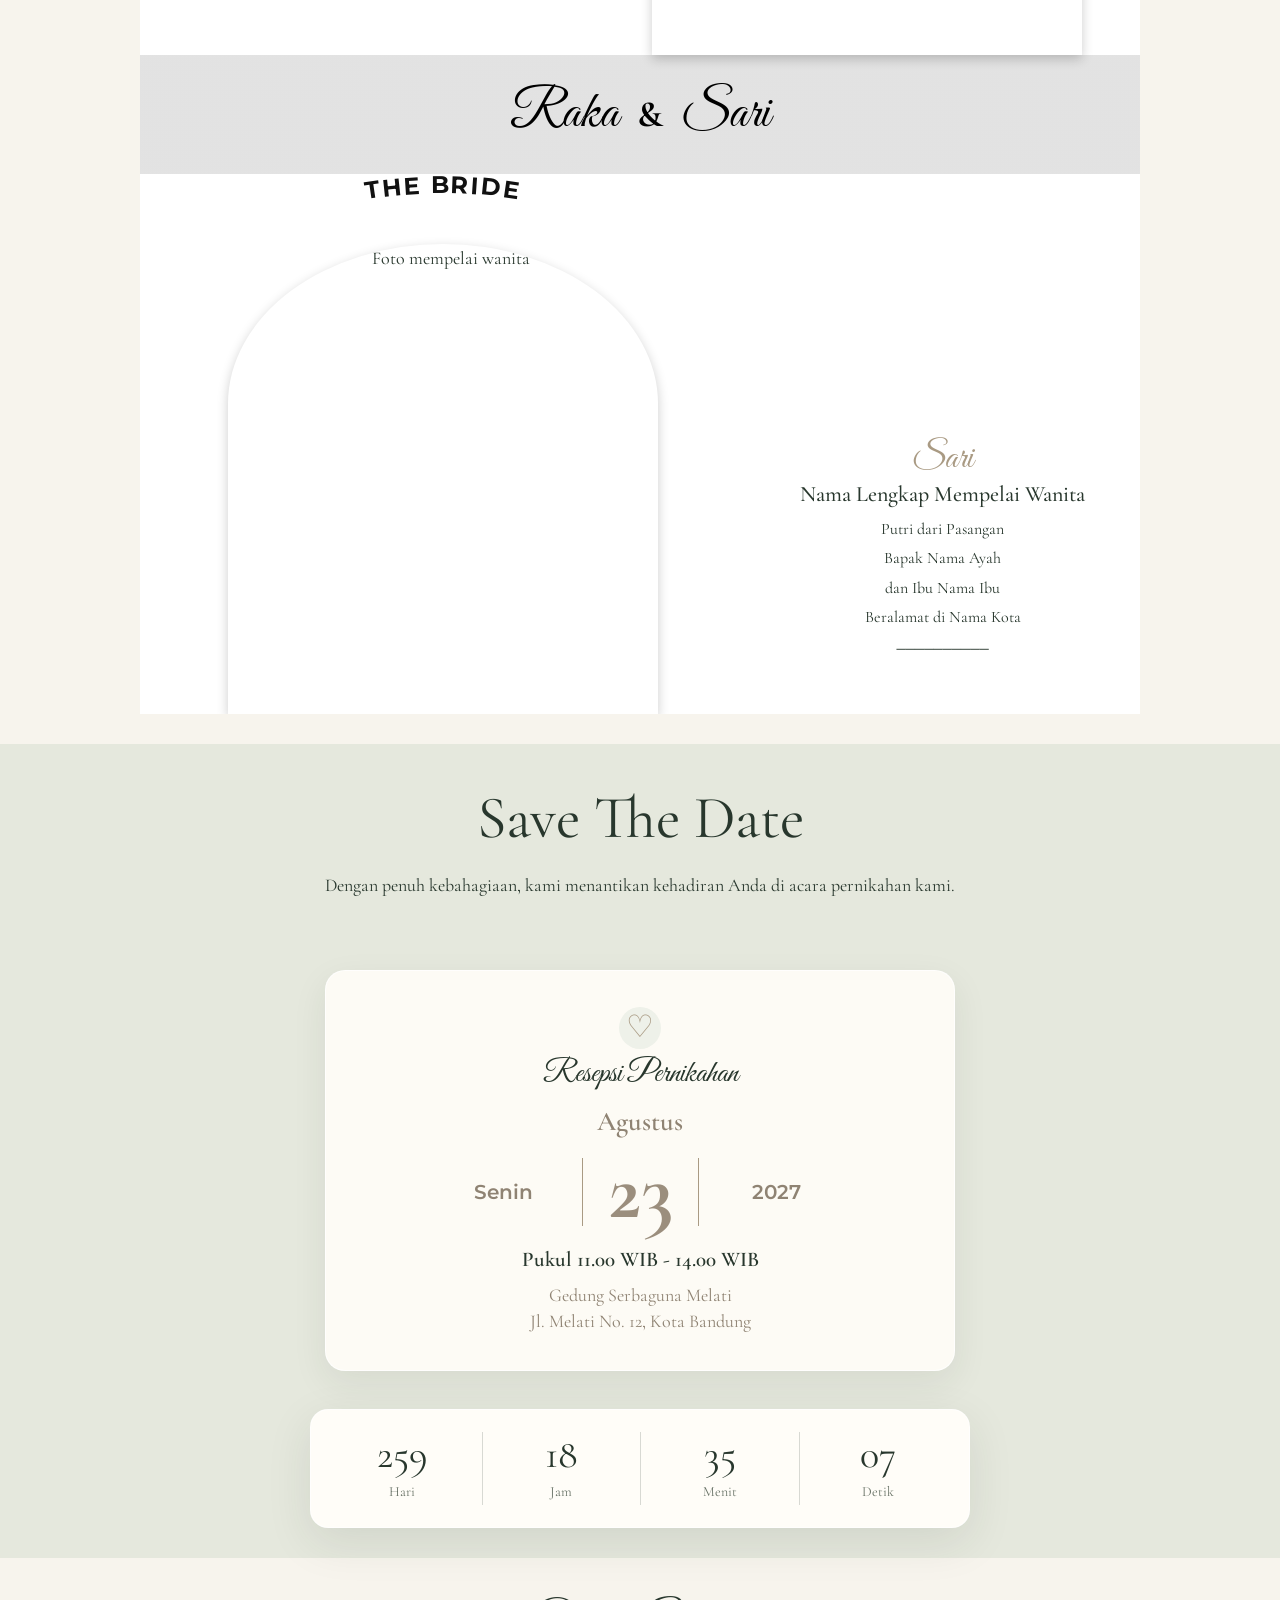
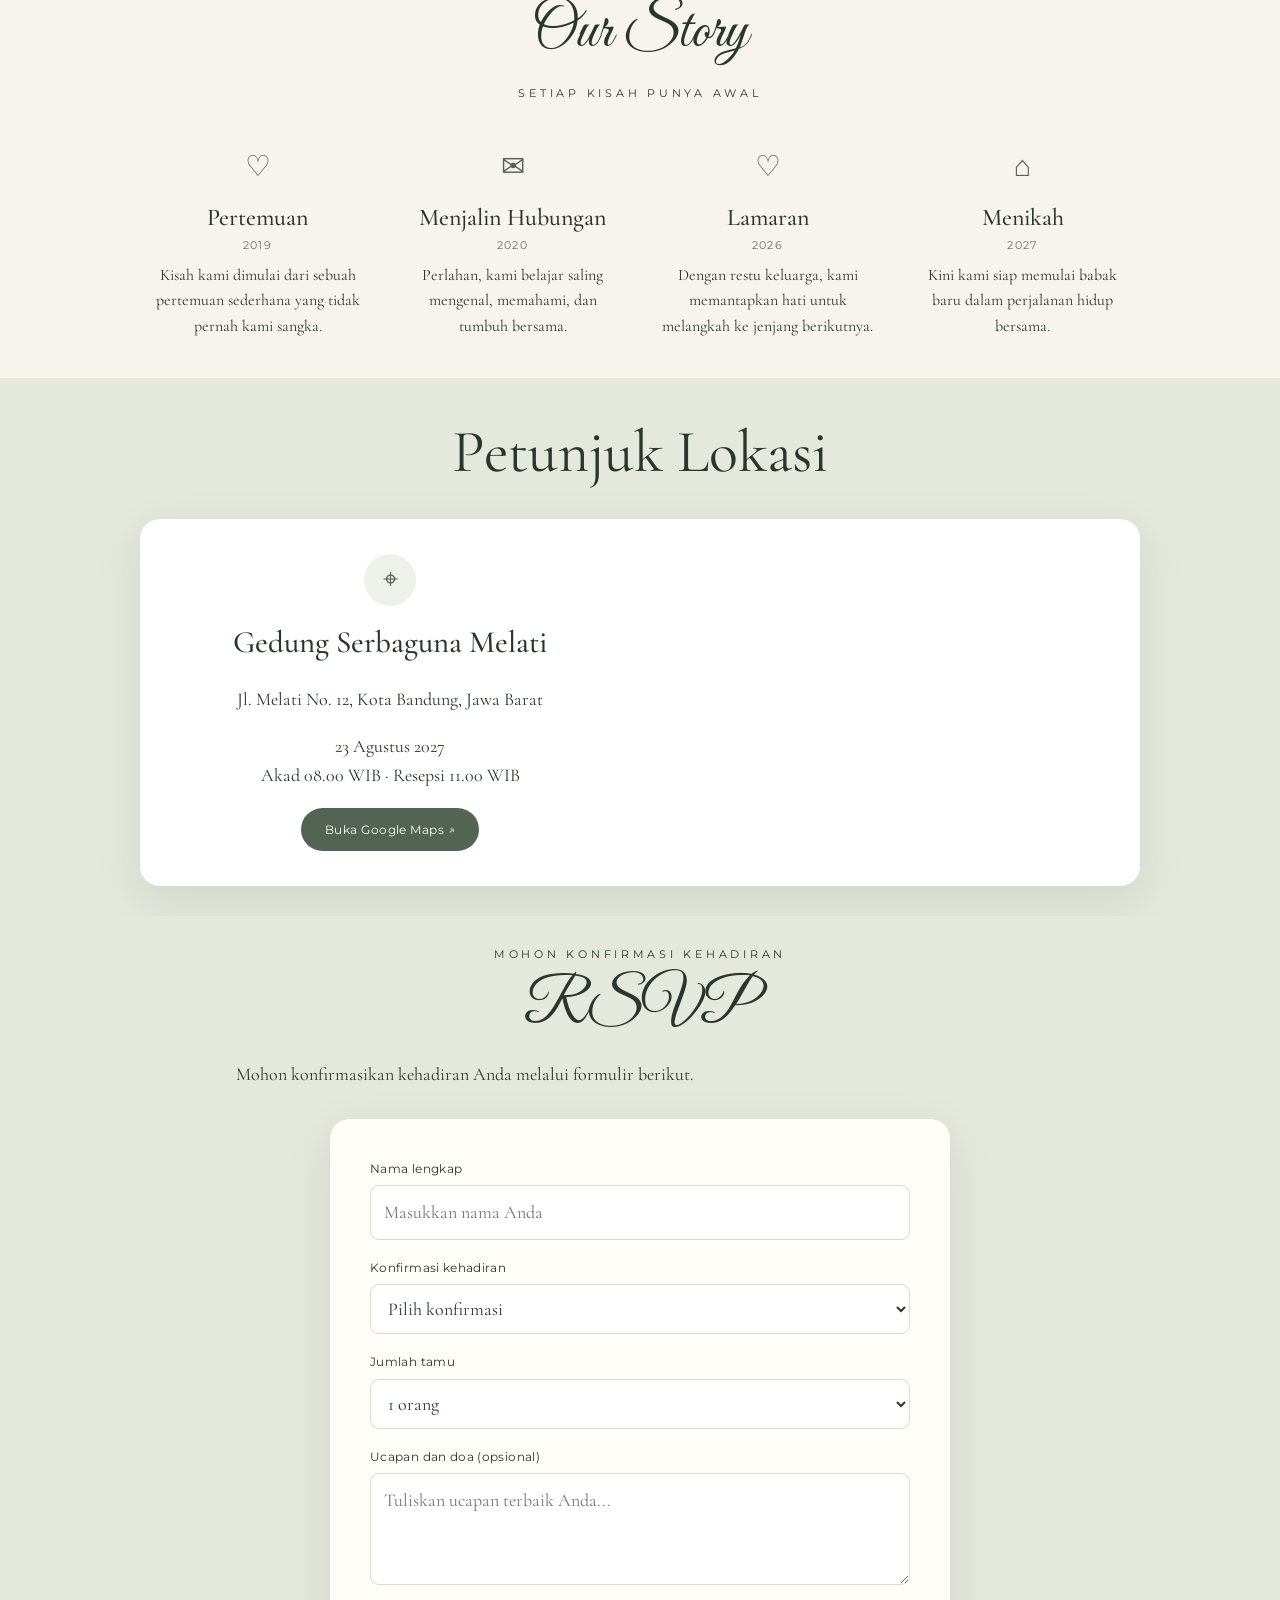
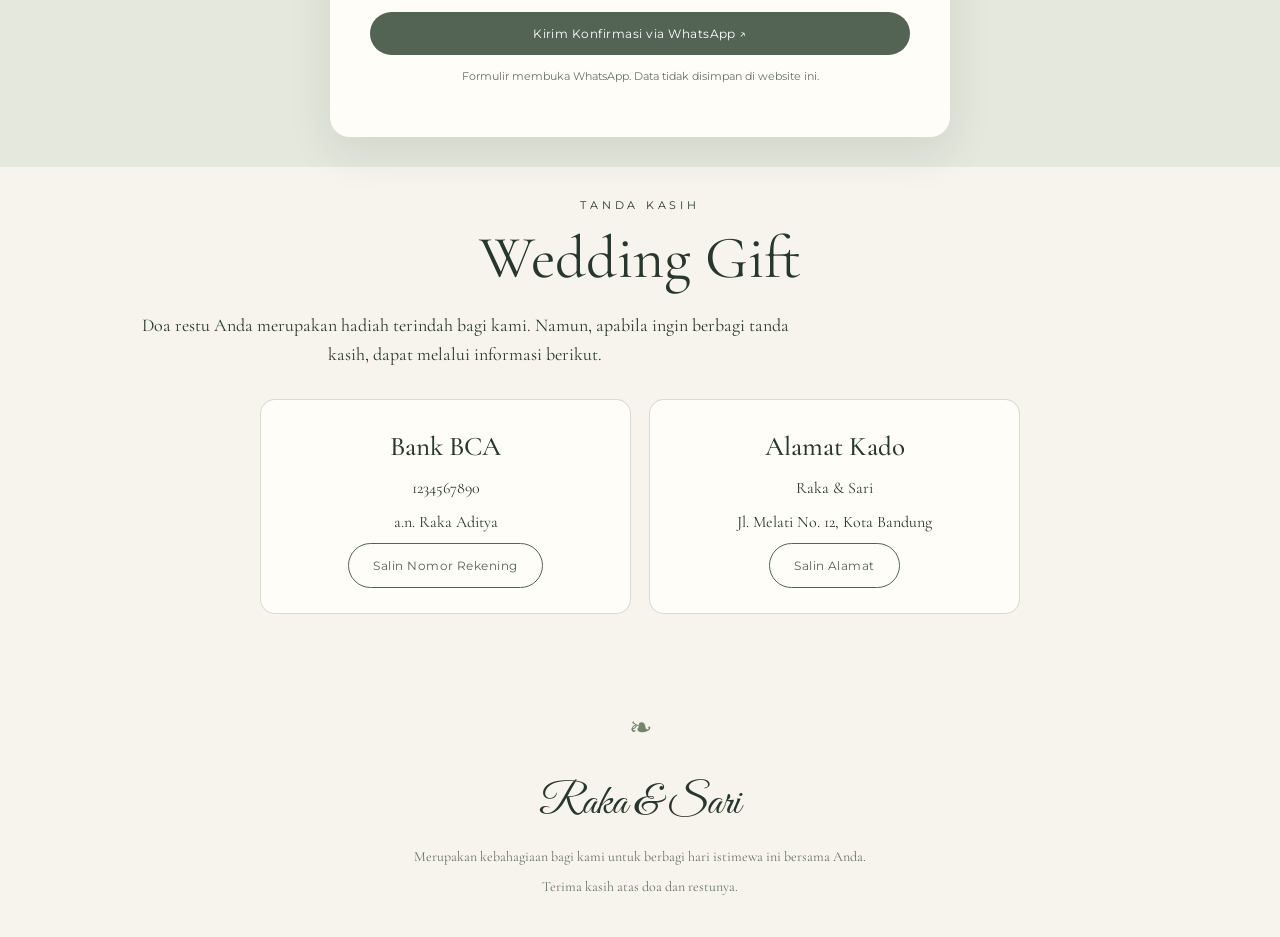
==== commit b2545bd6: "Update undangan.html" ====
--- a/undangan.html
+++ b/undangan.html
@@ -341,6 +341,154 @@
         margin-right: auto;
     }
 
+    /* =========================================
+        KARTU RESEPSI - LAYOUT TANGGAL
+      ========================================= */
+
+      .reception-card {
+          width: min(100%, 630px);
+          margin: 35px auto 0;
+
+          padding: 42px 35px 38px;
+
+          background: var(--paper);
+          border: 1px solid rgba(255, 255, 255, .85);
+          border-radius: 20px;
+
+          text-align: center;
+
+          box-shadow: var(--shadow);
+      }
+
+
+      /* ICON */
+
+      .reception-card .event-icon {
+          width: 42px;
+          height: 42px;
+
+          margin: 0 auto 8px;
+
+          display: flex;
+          align-items: center;
+          justify-content: center;
+
+          color: #a99a83;
+
+          font-size: 31px;
+          line-height: 1;
+      }
+
+
+      /* JUDUL */
+
+      .reception-title {
+          margin: 0;
+
+          font-family: "Great Vibes", cursive;
+          font-size: clamp(38px, 5vw, 52px);
+          font-weight: 400;
+
+          color: var(--ink);
+          line-height: 1.15;
+      }
+
+
+      /* BULAN */
+
+      .reception-month {
+          margin-top: 8px;
+
+          font-family: "Cormorant Garamond", serif;
+          font-size: 27px;
+          font-weight: 600;
+
+          color: #8f8373;
+      }
+
+
+      /* BAGIAN TANGGAL */
+
+      .reception-date {
+          width: min(430px, 100%);
+
+          margin: 10px auto 12px;
+
+          display: grid;
+          grid-template-columns: 1fr auto 1fr;
+
+          align-items: center;
+      }
+
+
+      /* KIRI DAN KANAN */
+
+      .date-side {
+          min-height: 68px;
+
+          display: flex;
+          align-items: center;
+          justify-content: center;
+
+          font-family: "Montserrat", sans-serif;
+          font-size: 20px;
+          font-weight: 600;
+
+          color: #8f8373;
+      }
+
+
+      /* GARIS PEMISAH */
+
+      .date-side:first-child {
+          border-right: 1px solid #a99a83;
+      }
+
+      .date-side:last-child {
+          border-left: 1px solid #a99a83;
+      }
+
+
+      /* ANGKA TANGGAL */
+
+      .date-number {
+          padding: 0 25px;
+
+          font-family: "Cormorant Garamond", serif;
+          font-size: clamp(65px, 9vw, 82px);
+          font-weight: 700;
+
+          line-height: .95;
+
+          color: #9b8e7d;
+      }
+
+
+      /* JAM */
+
+      .reception-time {
+          margin-top: 12px;
+
+          font-family: "Cormorant Garamond", serif;
+          font-size: 21px;
+          font-weight: 600;
+
+          color: var(--ink);
+      }
+
+
+      /* ALAMAT */
+
+      .reception-location {
+          margin-top: 5px;
+
+          font-family: "Cormorant Garamond", serif;
+          font-size: 18px;
+          line-height: 1.45;
+
+          color: #8f8373;
+      }
+
     /* BAGIAN MEMPELAI */
 
     .couple-section {
@@ -1073,6 +1221,59 @@
         }
     }
 
+    @media (max-width: 600px) {
+
+        .reception-card {
+            width: 100%;
+
+            margin-top: 25px;
+
+            padding: 32px 18px 30px;
+
+            border-radius: 17px;
+        }
+
+        .reception-card .event-icon {
+            font-size: 27px;
+        }
+
+        .reception-title {
+            font-size: 38px;
+        }
+
+        .reception-month {
+            font-size: 24px;
+            margin-top: 5px;
+        }
+
+        .reception-date {
+            margin-top: 8px;
+        }
+
+        .date-side {
+            min-height: 58px;
+            font-size: 16px;
+        }
+
+        .date-number {
+            padding: 0 17px;
+            font-size: 64px;
+        }
+
+        .reception-time {
+            font-size: 18px;
+        }
+
+        .reception-location {
+            font-size: 16px;
+        }
+
+        .maps-button {
+            width: 100%;
+            max-width: 240px;
+            font-size: 14px;
+        }
+    }
 
   </style>
 </head>
@@ -1262,11 +1463,30 @@
             <p>Pukul 08.00 WIB – selesai</p>
             <p class="small">Gedung Serbaguna Melati<br>Jl. Melati No. 12, Kota Bandung</p>
           </article>-->
-          <article class="event-card">
+          <article class="event-card reception-card">
             <div class="event-icon">♡</div>
-            <h3>Resepsi</h3><p><strong>Senin, 23 Agustus 2027</strong></p>
-            <p>Pukul 11.00–14.00 WIB</p>
-            <p class="small">Gedung Serbaguna Melati<br>Jl. Melati No. 12, Kota Bandung</p>
+            <h3 class="reception-title">Resepsi Pernikahan</h3>
+            <div class="reception-month">
+                Agustus
+            </div>
+            <div class="reception-date">
+                <div class="date-side">
+                    <span>Senin</span>
+                </div>
+                <div class="date-number">
+                    23
+                </div>
+                <div class="date-side">
+                    <span>2027</span>
+                </div>
+            </div>
+            <div class="reception-time">
+                Pukul 11.00 WIB - 14.00 WIB
+            </div>
+            <div class="reception-location">
+                Gedung Serbaguna Melati<br>
+                Jl. Melati No. 12, Kota Bandung
+            </div>
           </article>
         </div>
         <div class="countdown" aria-label="Hitung mundur pernikahan">
@@ -1295,7 +1515,8 @@
     </section>
     <section id="cerita">
       <div class="section-inner center">
-        <div class="eyebrow">Setiap kisah punya awal</div><h2 class="section-title script">Our Story</h2>
+        <h2 class="section-title script">Our Story</h2>
+        <div class="eyebrow">Setiap kisah punya awal</div>
         <div class="story-grid">
           <article class="story-item">
             <div class="story-icon">♡</div>
@@ -1325,7 +1546,7 @@
     </section>
     <section id="lokasi" class="events">
       <div class="section-inner center">
-        <div class="eyebrow">Kami menunggu kehadiran Anda</div>
+        <!--<div class="eyebrow">Kami menunggu kehadiran Anda</div>-->
         <h2 class="section-title">Petunjuk Lokasi</h2>
         <div class="location-box">
           <div class="location-info">
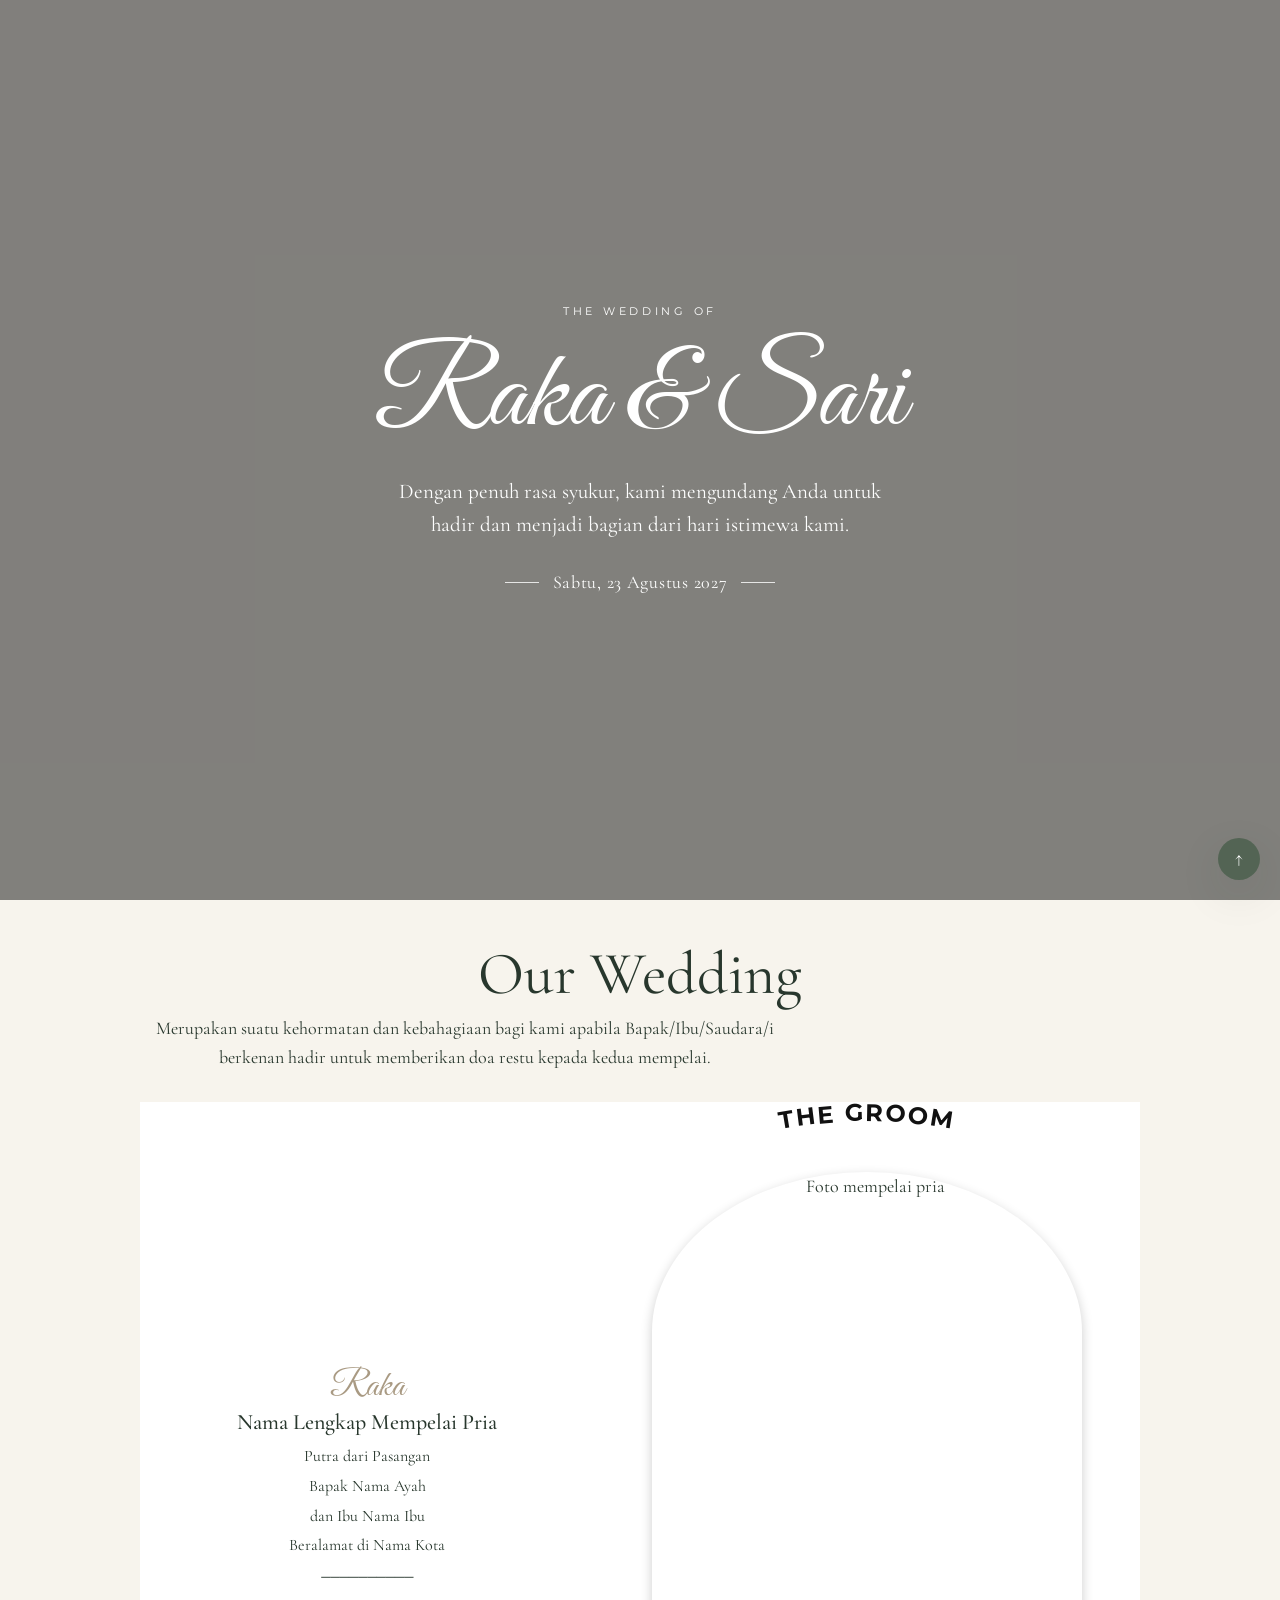
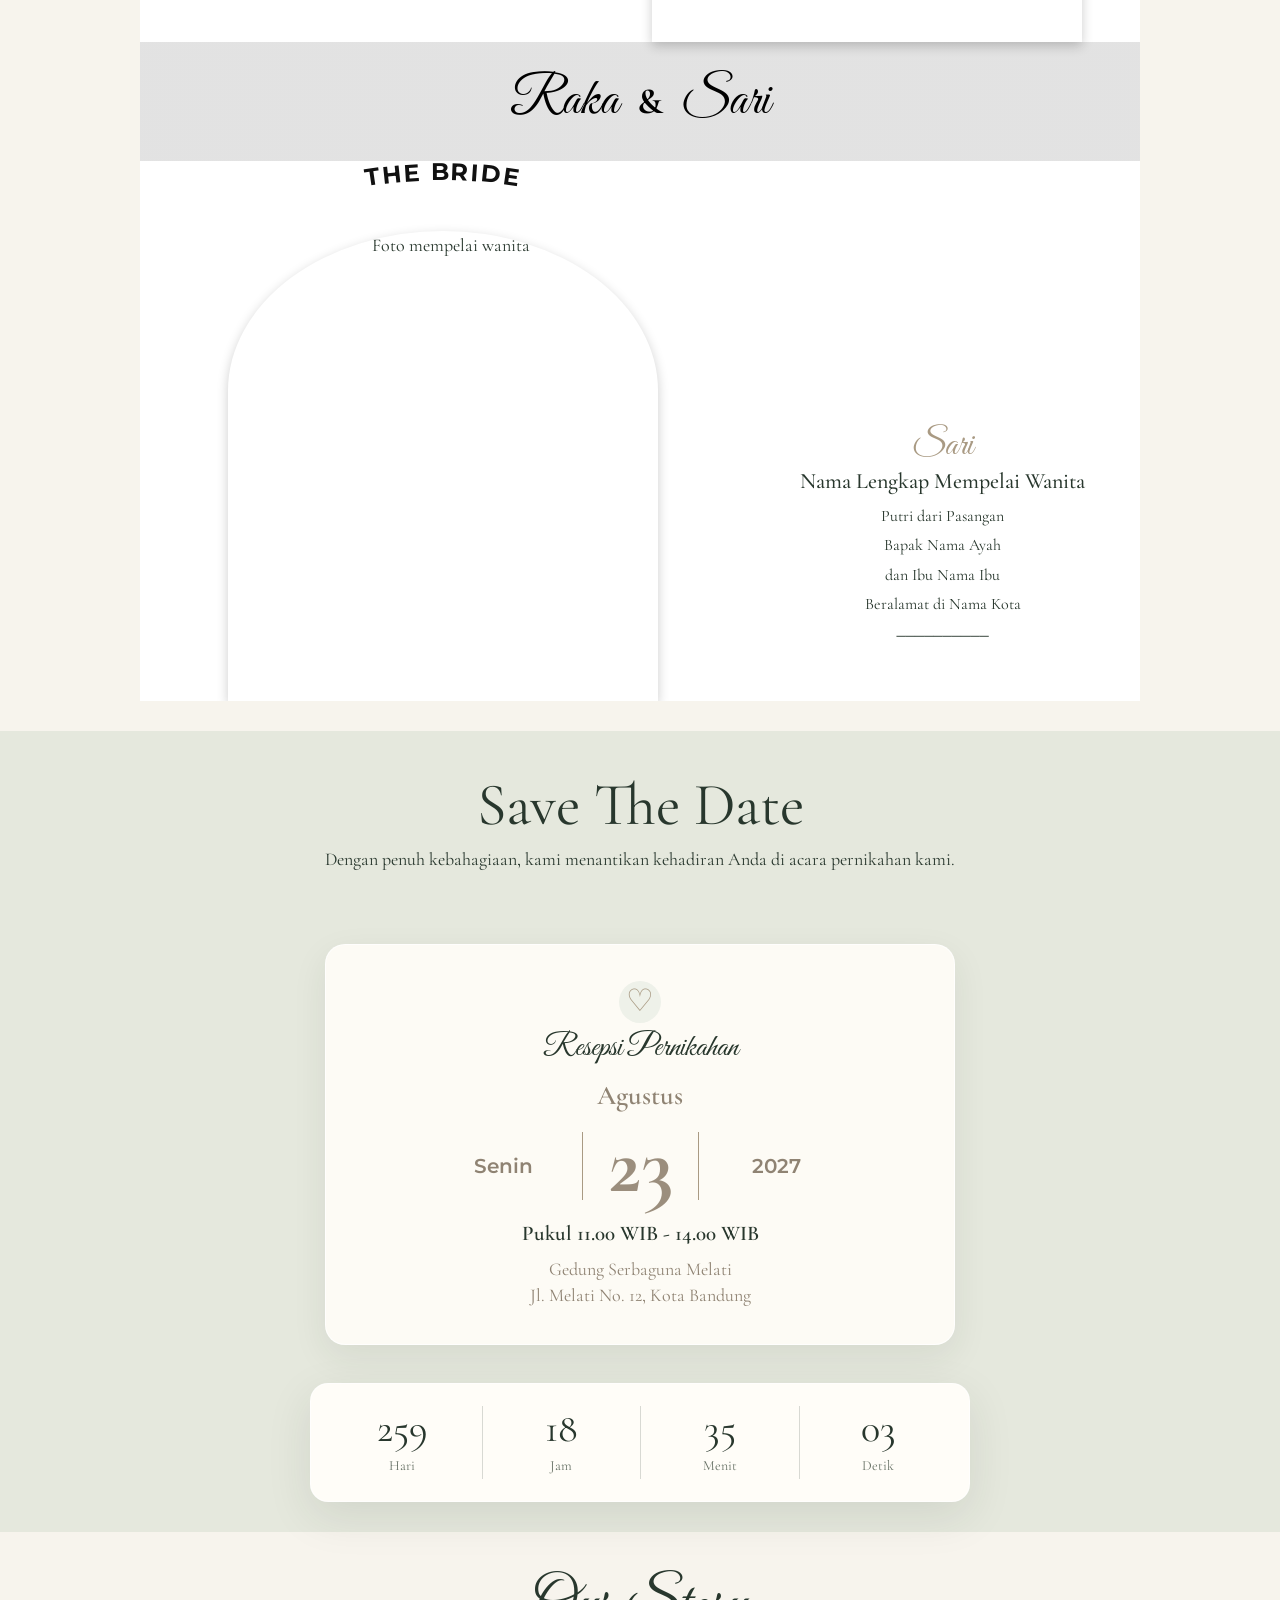
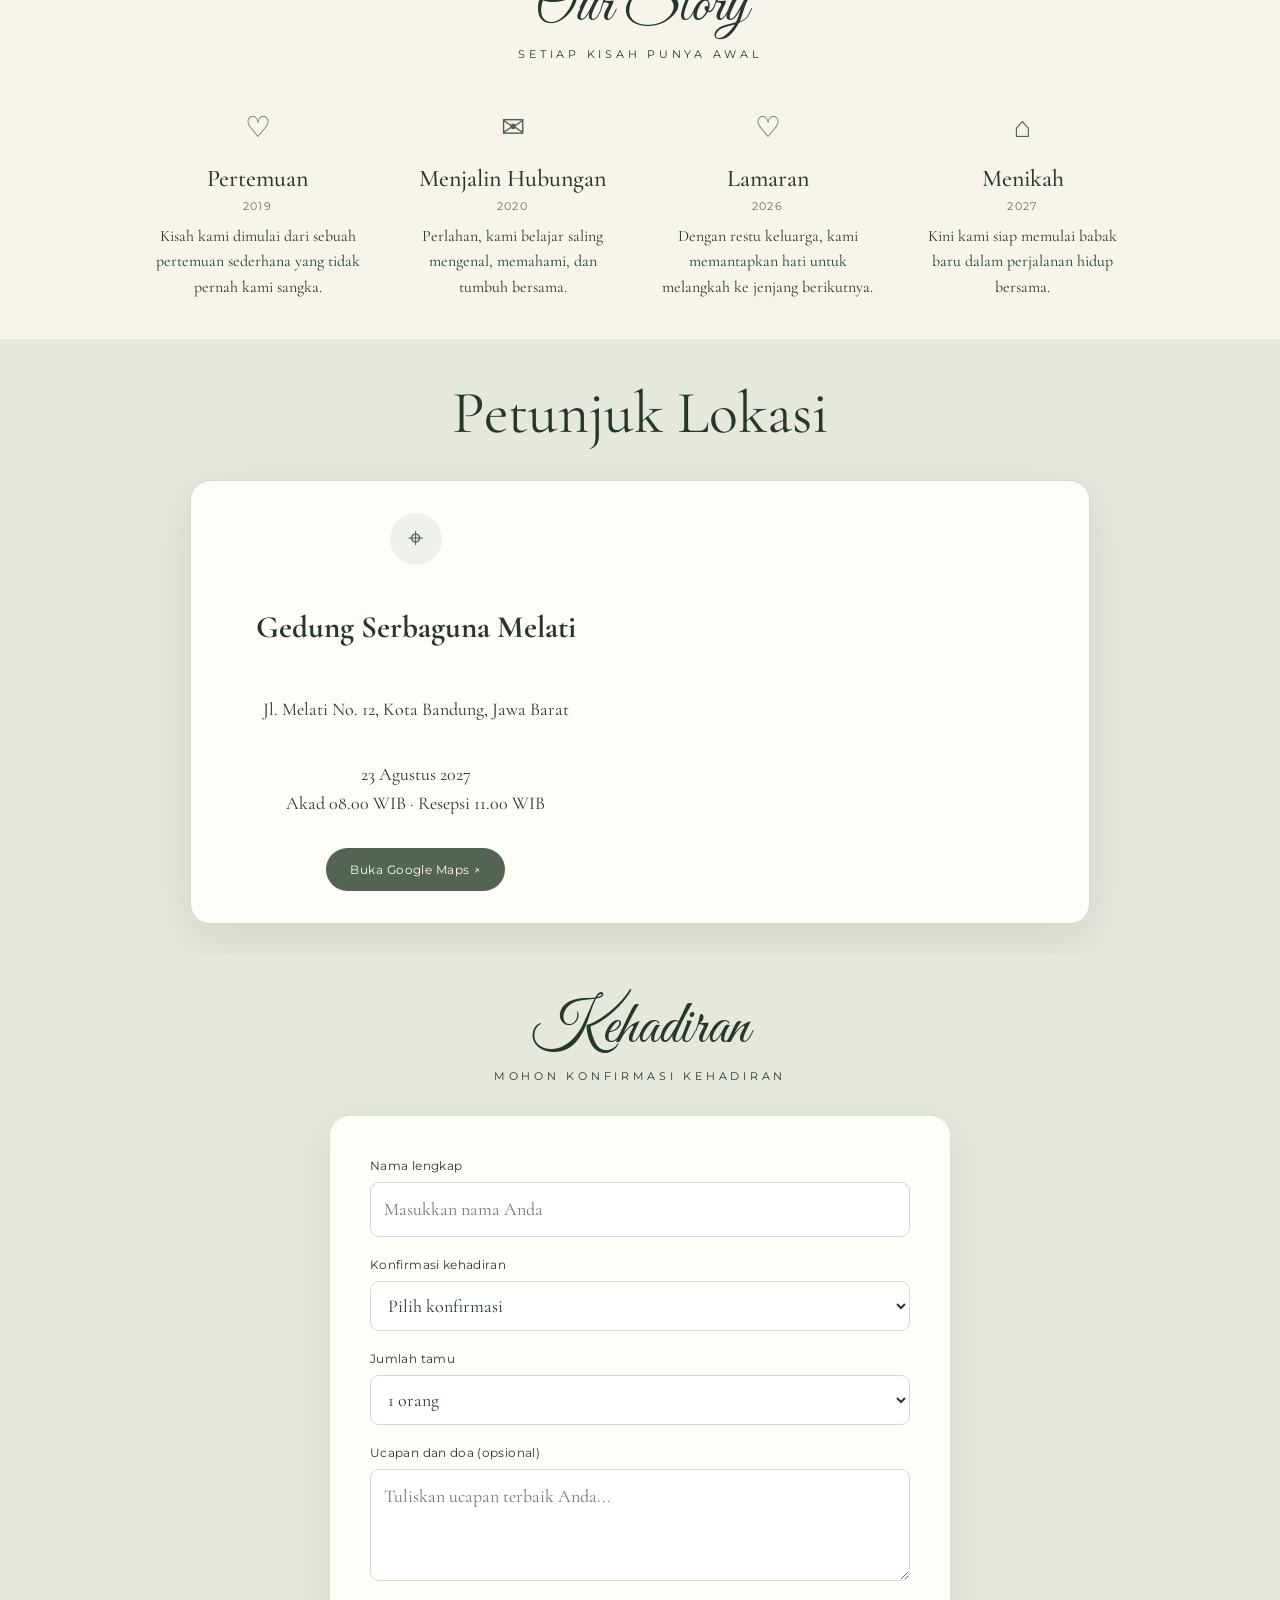
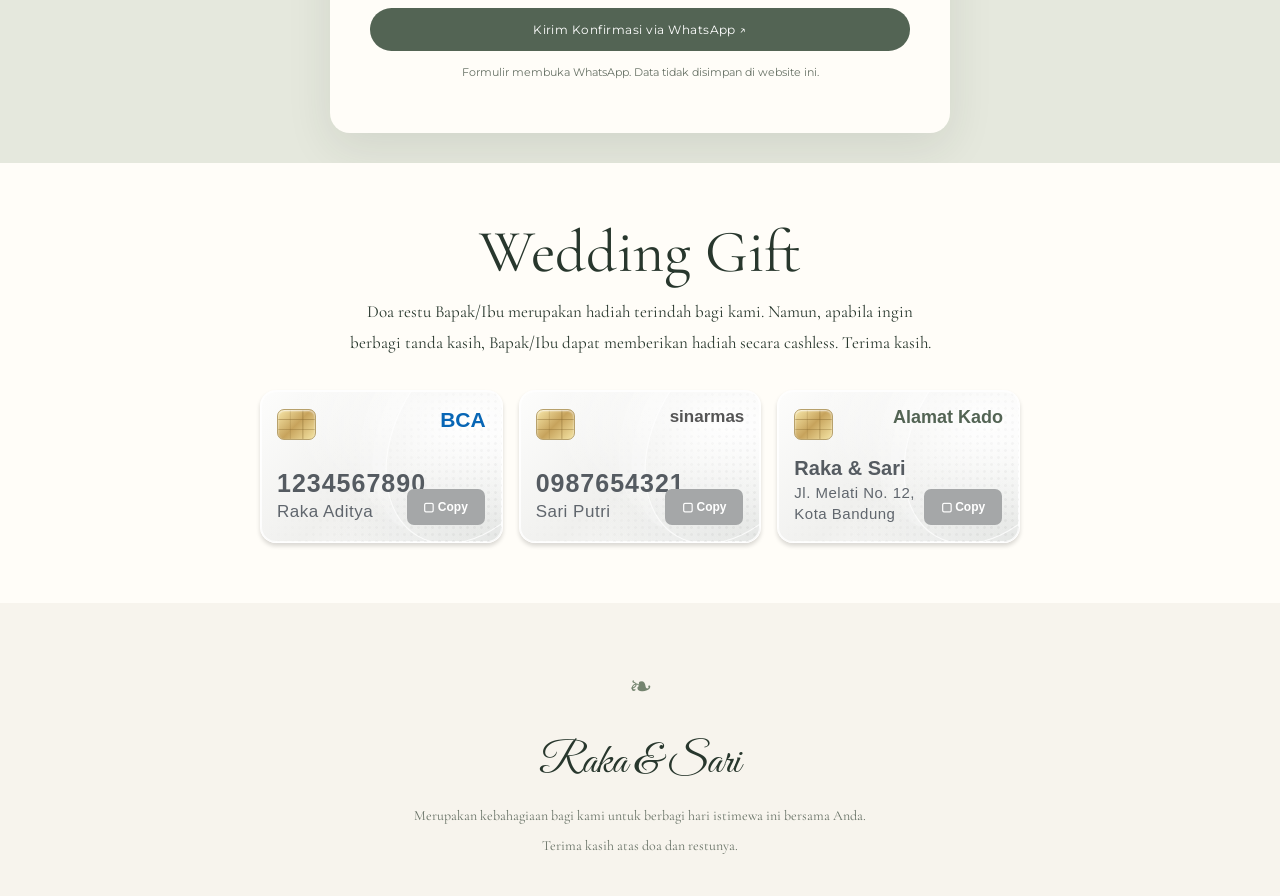
==== commit 180c669c: "Update undangan.html" ====
--- a/undangan.html
+++ b/undangan.html
@@ -326,7 +326,7 @@
         font-size: clamp(42px, 6vw, 60px);
         line-height: 1.15;
         font-weight: 400;
-        margin: 10px 0 18px;
+        margin: 10px 0 5px;
     }
 
     .section-copy {
@@ -757,31 +757,56 @@
         margin: 8px 0;
     }
 
+    /* KARTU LOKASI */
     .location-box {
+        width: 100%;
+        max-width: 900px;
+        margin: 32px auto 0;
+        display: grid;
+        grid-template-columns: 1fr 1fr;
+        align-items: stretch;
+        background: var(--paper);
+        border: 1px solid var(--line);
         border-radius: 20px;
         overflow: hidden;
-        background: white;
         box-shadow: var(--shadow);
-        display: grid;
-        grid-template-columns: 1fr 1fr;
-        margin-top: 32px;
-    }
-
+    }
+
+    /* INFORMASI LOKASI */
     .location-info {
-        padding: 35px;
+        min-width: 0;
+        padding: 32px;
+        display: flex;
+        flex-direction: column;
+        align-items: center;
+        justify-content: center;
+        text-align: center;
     }
 
     .location-info h3 {
-        font-size: 31px;
-        font-weight: 500;
-        margin: 0 0 10px;
-    }
-
+        font-size: clamp(23px, 3vw, 31px);
+        line-height: 1.25;
+        overflow-wrap: anywhere;
+    }
+
+    .location-info p {
+        overflow-wrap: anywhere;
+    }
+
+    /* PETA */
     .map-frame {
-        min-height: 300px;
-        border: 0;
+        display: block;
         width: 100%;
         height: 100%;
+        min-height: 340px;
+        border: 0;
+    }
+
+    /* TOMBOL GOOGLE MAPS */
+    .location-info .btn {
+        max-width: 100%;
+        margin-top: 12px;
+        text-align: center;
     }
 
     .rsvp {
@@ -841,32 +866,269 @@
         margin-top: 13px;
     }
 
+    /* ================================
+    WEDDING GIFT - KARTU REKENING
+    ================================ */
+
+    #hadiah {
+        background: #fffdf8;
+        padding: 45px 20px 60px;
+    }
+
+    #hadiah .section-inner {
+        max-width: 760px;
+    }
+
+    #hadiah .section-title {
+        color: #28372d;
+    }
+
+    #hadiah .section-copy {
+        margin: 10px auto 32px;
+        max-width: 600px;
+        text-align: center;
+        font-size: 17px;
+        line-height: 1.8;
+    }
+
     .gift-grid {
         display: grid;
-        grid-template-columns: 1fr 1fr;
-        gap: 18px;
+        grid-template-columns: repeat(3, minmax(0, 1fr));
+        gap: 16px;
+        width: 100%;
+        max-width: 1000px;
         margin: 30px auto 0;
-        max-width: 760px;
-    }
-
+        align-items: stretch;
+    }
+
+    /* Kartu rekening */
     .gift-card {
-        background: var(--paper);
-        border: 1px solid var(--line);
-        border-radius: 15px;
-        padding: 25px;
-        text-align: center;
-    }
-
-    .gift-card h3 {
+        position: relative;
+        width: 100%;
+        aspect-ratio: 1.586 / 1;
+        min-width: 0;
+        min-height: 0;
+        overflow: hidden;
+        isolation: isolate;
+
+        padding: 16px;
+        border: 1px solid rgba(255, 255, 255, .95);
+        border-radius: 16px;
+
+        background:
+            radial-gradient(ellipse at 85% 20%,
+                rgba(255,255,255,.98) 0%,
+                rgba(255,255,255,.35) 35%,
+                transparent 60%),
+            radial-gradient(ellipse at 100% 100%,
+                rgba(198,202,198,.45),
+                transparent 50%),
+            linear-gradient(135deg,
+                #fdfdfc 0%,
+                #f0f0ee 48%,
+                #ffffff 100%);
+
+        box-shadow:
+            0 3px 4px rgba(0,0,0,.15),
+            inset 0 0 0 1px rgba(255,255,255,.85);
+
+        text-align: left;
+        display: flex;
+        flex-direction: column;
+        justify-content: space-between;
+    }
+
+    /* Pola dekoratif kartu */
+    .gift-card::before {
+        content: "";
+        position: absolute;
+        inset: 0;
+        z-index: -1;
+        pointer-events: none;
+
+        background:
+            radial-gradient(circle,
+                rgba(160,160,160,.17) 1px,
+                transparent 1.7px);
+
+        background-size: 7px 7px;
+        mask-image: linear-gradient(
+            135deg,
+            transparent 35%,
+            #000 100%
+        );
+        opacity: .8;
+    }
+
+    .gift-card::after {
+        content: "";
+        position: absolute;
+        width: 65%;
+        height: 150%;
+        right: -22%;
+        top: -45%;
+        z-index: -1;
+        pointer-events: none;
+
+        border: 1px solid rgba(255,255,255,.8);
+        border-radius: 50%;
+        transform: rotate(30deg);
+        box-shadow:
+            -15px 0 0 rgba(255,255,255,.15),
+            -30px 0 0 rgba(255,255,255,.12);
+    }
+
+    /* Bagian atas kartu */
+    .gift-card-top {
+        display: flex;
+        align-items: flex-start;
+        justify-content: space-between;
+        gap: 12px;
+    }
+
+    /* Chip kartu */
+    .gift-chip {
+        width: 39px;
+        height: 31px;
+        flex-shrink: 0;
+        margin-top: 2px;
+
+        border: 1px solid #b7a16c;
+        border-radius: 7px;
+
+        background:
+            linear-gradient(
+                90deg,
+                transparent 31%,
+                rgba(130,100,42,.45) 32%,
+                transparent 35%,
+                transparent 65%,
+                rgba(130,100,42,.45) 67%,
+                transparent 70%
+            ),
+            linear-gradient(
+                0deg,
+                transparent 30%,
+                rgba(130,100,42,.45) 32%,
+                transparent 35%,
+                transparent 65%,
+                rgba(130,100,42,.45) 67%,
+                transparent 70%
+            ),
+            linear-gradient(135deg, #f7e7a9, #c7a35c, #f5e5a5);
+
+        box-shadow: inset 0 1px 2px rgba(255,255,255,.8);
+    }
+
+    /* Logo bank */
+    .gift-bank-logo {
+        max-width: 125px;
+        max-height: 38px;
+        object-fit: contain;
+        object-position: right top;
+    }
+
+    .gift-bank-name {
         margin: 0;
-        font-size: 27px;
-        font-weight: 500;
-    }
-
-    .gift-card p {
-        margin: 8px 0;
-        font-size: 16px;
-    }
+        font-family: Arial, sans-serif;
+        font-size: 21px;
+        font-weight: 800;
+        line-height: 1.2;
+        color: #0866b5;
+        text-align: right;
+    }
+
+    .gift-bank-name.sinarmas {
+        color: #555;
+        font-size: 17px;
+    }
+
+    /* Informasi rekening */
+    .gift-card-info {
+        position: relative;
+        z-index: 2;
+        padding-bottom: 2px;
+    }
+
+    .gift-card-number {
+        margin: 0 !important;
+        font-family: Arial, sans-serif;
+        font-size: clamp(19px, 4vw, 25px) !important;
+        font-weight: 700;
+        line-height: 1.35;
+        letter-spacing: 1px;
+        color: #555b61;
+        overflow-wrap: anywhere;
+    }
+
+    .gift-card-owner {
+        margin: 0 !important;
+        font-family: Arial, sans-serif;
+        font-size: 17px !important;
+        line-height: 1.4;
+        letter-spacing: .5px;
+        color: #60666d;
+        overflow-wrap: anywhere;
+    }
+
+    /* Tombol salin */
+    .gift-copy-btn {
+        position: absolute;
+        right: 17px;
+        bottom: 17px;
+        z-index: 3;
+
+        display: inline-flex;
+        align-items: center;
+        justify-content: center;
+        gap: 6px;
+
+        min-width: 78px;
+        min-height: 36px;
+        padding: 8px 12px;
+
+        border: 0;
+        border-radius: 7px;
+        background: #a5a7a8;
+        color: white;
+
+        font-family: Arial, sans-serif;
+        font-size: 12px;
+        font-weight: 600;
+        cursor: pointer;
+
+        transition: background .2s, transform .2s;
+    }
+
+    .gift-copy-btn:hover {
+        background: #777b7e;
+    }
+
+    .gift-copy-btn:active {
+        transform: scale(.96);
+    }
+
+    .gift-copy-btn:focus-visible {
+        outline: 2px solid #536454;
+        outline-offset: 3px;
+    }
+
+    /* Kartu alamat kado */
+    .gift-card.address-card .gift-bank-name {
+        color: #536454;
+        font-size: 18px;
+    }
+
+    .gift-card.address-card .gift-card-number {
+        font-size: 20px !important;
+        letter-spacing: 0;
+    }
+
+    .gift-card.address-card .gift-card-owner {
+        max-width: 75%;
+        font-size: 15px !important;
+    }
+
 
     footer {
         padding: 44px 20px 30px;
@@ -945,6 +1207,24 @@
         color: var(--ink);
     }
 
+    @media (max-width: 350px) {
+        .gift-grid {
+            gap: 7px;
+        }
+
+        .gift-card {
+            padding: 8px;
+        }
+
+        .gift-card-number {
+            font-size: 11px !important;
+        }
+
+        .gift-card-owner {
+            font-size: 9px !important;
+        }
+    }
+
     @media (max-width: 480px) {
         .couple-profile {
             grid-template-columns: minmax(0, 0.9fr) minmax(0, 1.1fr);
@@ -981,6 +1261,73 @@
 
         .count-label {
             font-size: 11px;
+        }
+
+        #hadiah {
+            padding: 30px 14px 40px;
+        }
+
+        .gift-grid {
+            grid-template-columns: repeat(2, minmax(0, 1fr));
+            gap: 10px;
+            margin-top: 22px;
+        }
+
+        .gift-card {
+            padding: 10px;
+            aspect-ratio: 1.25 / 1;
+            border-radius: 12px;
+        }
+
+        .gift-chip {
+            width: 26px;
+            height: 20px;
+            border-radius: 4px;
+        }
+
+        .gift-bank-logo {
+            max-width: 58px;
+            max-height: 20px;
+        }
+
+        .gift-bank-name {
+            font-size: 12px;
+        }
+
+        .gift-bank-name.sinarmas {
+            font-size: 10px;
+        }
+
+        .gift-card-number {
+            font-size: 12px !important;
+            letter-spacing: 0;
+            line-height: 1.3;
+        }
+
+        .gift-card-owner {
+            font-size: 10px !important;
+            letter-spacing: 0;
+            line-height: 1.3;
+        }
+
+        .gift-card.address-card .gift-card-number {
+            font-size: 12px !important;
+        }
+
+        .gift-card.address-card .gift-card-owner {
+            max-width: 100%;
+            font-size: 9px !important;
+        }
+
+        .gift-copy-btn {
+            right: 6px;
+            bottom: 6px;
+            min-width: 45px;
+            min-height: 23px;
+            padding: 4px 5px;
+            gap: 3px;
+            font-size: 9px;
+            border-radius: 5px;
         }
     }
 
@@ -1160,7 +1507,7 @@
             border-radius: 50% 50% 0 0 / 32% 32% 0 0;
         }
 
-      .curved-title {
+        .curved-title {
             width: 105%;
             height: 82px;
             top: -45px;
@@ -1190,8 +1537,43 @@
             row-gap: 28px;
         }
 
-        .location-box {
-            grid-template-columns: 1fr;
+         .location-box {
+            grid-template-columns: minmax(0, 1fr);
+            width: 100%;
+            margin-top: 22px;
+            border-radius: 16px;
+        }
+
+        .location-info {
+            padding: 25px 18px;
+        }
+
+        .location-info .event-icon {
+            margin-bottom: 8px;
+        }
+
+        .location-info h3 {
+            font-size: 25px;
+            margin: 8px 0;
+        }
+
+        .location-info p {
+            font-size: 16px;
+            line-height: 1.5;
+        }
+
+        .map-frame {
+            width: 100%;
+            height: 280px;
+            min-height: 280px;
+        }
+
+        .location-info .btn {
+            width: 100%;
+            max-width: 280px;
+            min-height: 46px;
+            padding: 12px 16px;
+            font-size: 12px;
         }
 
         .map-frame {
@@ -1200,6 +1582,21 @@
 
         .gift-grid {
             grid-template-columns: 1fr;
+        }
+    }
+
+    @media (max-width: 380px) {
+        .location-info {
+            padding: 22px 14px;
+        }
+
+        .location-info h3 {
+            font-size: 22px;
+        }
+
+        .map-frame {
+            height: 240px;
+            min-height: 240px;
         }
     }
 
@@ -1275,6 +1672,24 @@
         }
     }
 
+    @media (min-width: 481px) and (max-width: 760px) {
+        .gift-grid {
+            grid-template-columns: repeat(2, minmax(0, 1fr));
+            gap: 12px;
+        }
+
+        .gift-card {
+            padding: 13px;
+        }
+
+        .gift-card-number {
+            font-size: 15px !important;
+        }
+
+        .gift-card-owner {
+            font-size: 12px !important;
+        }
+    }
   </style>
 </head>
 <body>
@@ -1562,9 +1977,9 @@
     </section>
     <section class="rsvp" id="rsvp">
       <div class="section-inner center">
+        <h2 class="section-title script">Kehadiran</h2>
         <div class="eyebrow">Mohon konfirmasi kehadiran</div>
-        <h2 class="section-title script">RSVP</h2>
-        <p class="section-copy">Mohon konfirmasikan kehadiran Anda melalui formulir berikut.</p>
+        <!--<p class="section-copy">Mohon konfirmasikan kehadiran Anda melalui formulir berikut.</p>-->
         <form class="form-card" id="rsvpForm">
           <div class="form-row">
             <label for="guestName">Nama lengkap</label>
@@ -1597,24 +2012,98 @@
       </div>
     </section>
     <section id="hadiah">
-      <div class="section-inner center">
-        <div class="eyebrow">Tanda kasih</div>
-        <h2 class="section-title">Wedding Gift</h2>
-        <p class="section-copy">Doa restu Anda merupakan hadiah terindah bagi kami. Namun, apabila ingin berbagi tanda kasih, dapat melalui informasi berikut.</p>
-        <div class="gift-grid">
-          <div class="gift-card">
-            <h3>Bank BCA</h3><p id="accountNumber">1234567890</p>
-            <p>a.n. Raka Aditya</p>
-            <button class="btn btn-outline" type="button" onclick="copyAccount()">Salin Nomor Rekening</button>
-          </div>
-          <div class="gift-card">
-            <h3>Alamat Kado</h3>
-            <p>Raka &amp; Sari</p>
-            <p>Jl. Melati No. 12, Kota Bandung</p>
-            <button class="btn btn-outline" type="button" onclick="copyAddress()">Salin Alamat</button>
-          </div>
+        <div class="section-inner center">
+
+            <h2 class="section-title">Wedding Gift</h2>
+
+            <p class="section-copy">
+                Doa restu Bapak/Ibu merupakan hadiah terindah bagi kami.
+                Namun, apabila ingin berbagi tanda kasih, Bapak/Ibu
+                dapat memberikan hadiah secara cashless.
+                Terima kasih.
+            </p>
+
+            <div class="gift-grid">
+
+                <!-- KARTU BCA -->
+                <article class="gift-card">
+
+                    <div class="gift-card-top">
+                        <div class="gift-chip" aria-hidden="true"></div>
+
+                        <div class="gift-bank-name">
+                            BCA
+                        </div>
+                    </div>
+
+                    <div class="gift-card-info">
+                        <p class="gift-card-number">1234567890</p>
+                        <p class="gift-card-owner">Raka Aditya</p>
+                    </div>
+
+                    <button
+                        class="gift-copy-btn"
+                        type="button"
+                        onclick="copyText('1234567890', 'nomor rekening BCA')">
+                        ▢ Copy
+                    </button>
+
+                </article>
+
+                <!-- KARTU BANK KEDUA: GANTI SESUAI DATA -->
+                <article class="gift-card">
+
+                    <div class="gift-card-top">
+                        <div class="gift-chip" aria-hidden="true"></div>
+
+                        <div class="gift-bank-name sinarmas">
+                            sinarmas
+                        </div>
+                    </div>
+
+                    <div class="gift-card-info">
+                        <p class="gift-card-number">0987654321</p>
+                        <p class="gift-card-owner">Sari Putri</p>
+                    </div>
+
+                    <button
+                        class="gift-copy-btn"
+                        type="button"
+                        onclick="copyText('0987654321', 'nomor rekening bank kedua')">
+                        ▢ Copy
+                    </button>
+
+                </article>
+
+                <!-- KARTU ALAMAT KADO -->
+                <article class="gift-card address-card">
+
+                    <div class="gift-card-top">
+                        <div class="gift-chip" aria-hidden="true"></div>
+
+                        <div class="gift-bank-name">
+                            Alamat Kado
+                        </div>
+                    </div>
+
+                    <div class="gift-card-info">
+                        <p class="gift-card-number">Raka &amp; Sari</p>
+                        <p class="gift-card-owner">
+                            Jl. Melati No. 12, Kota Bandung
+                        </p>
+                    </div>
+
+                    <button
+                        class="gift-copy-btn"
+                        type="button"
+                        onclick="copyAddress()">
+                        ▢ Copy
+                    </button>
+
+                </article>
+
+            </div>
         </div>
-      </div>
     </section>
   </main>
   <footer>
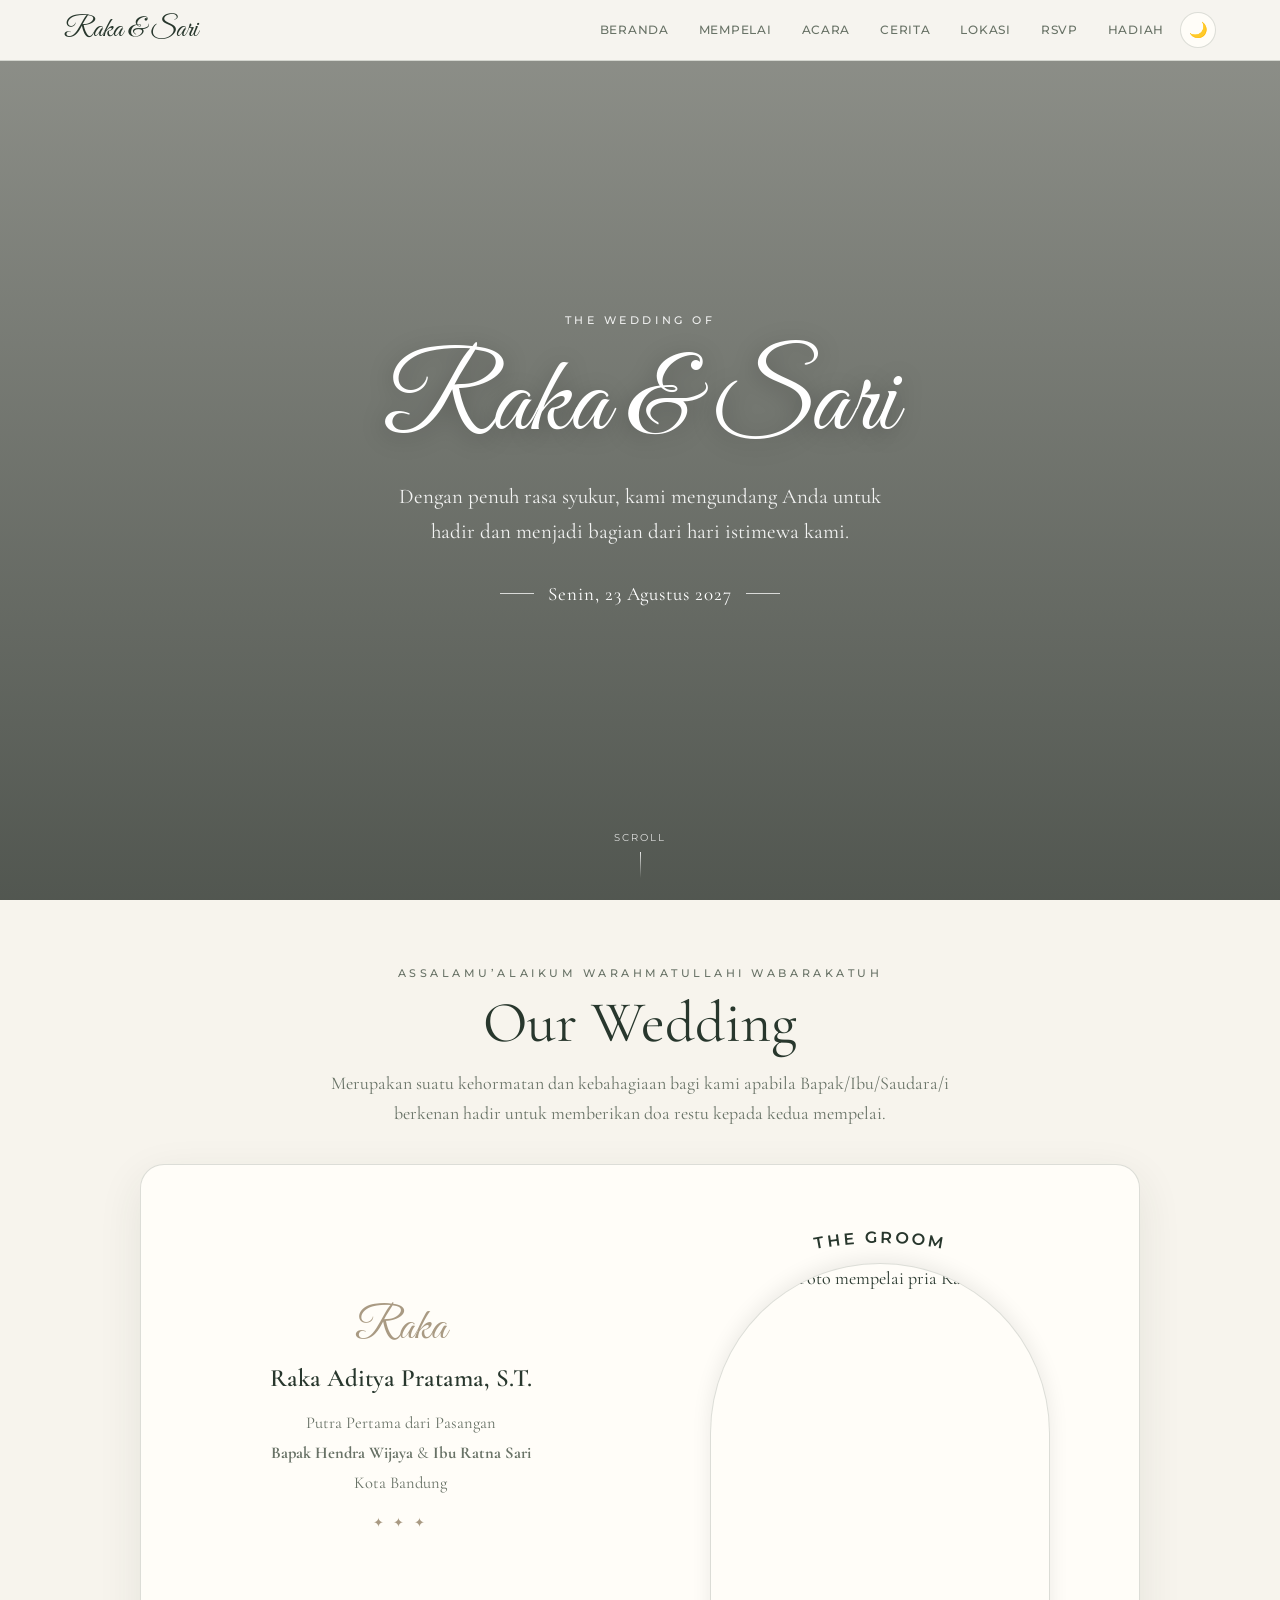
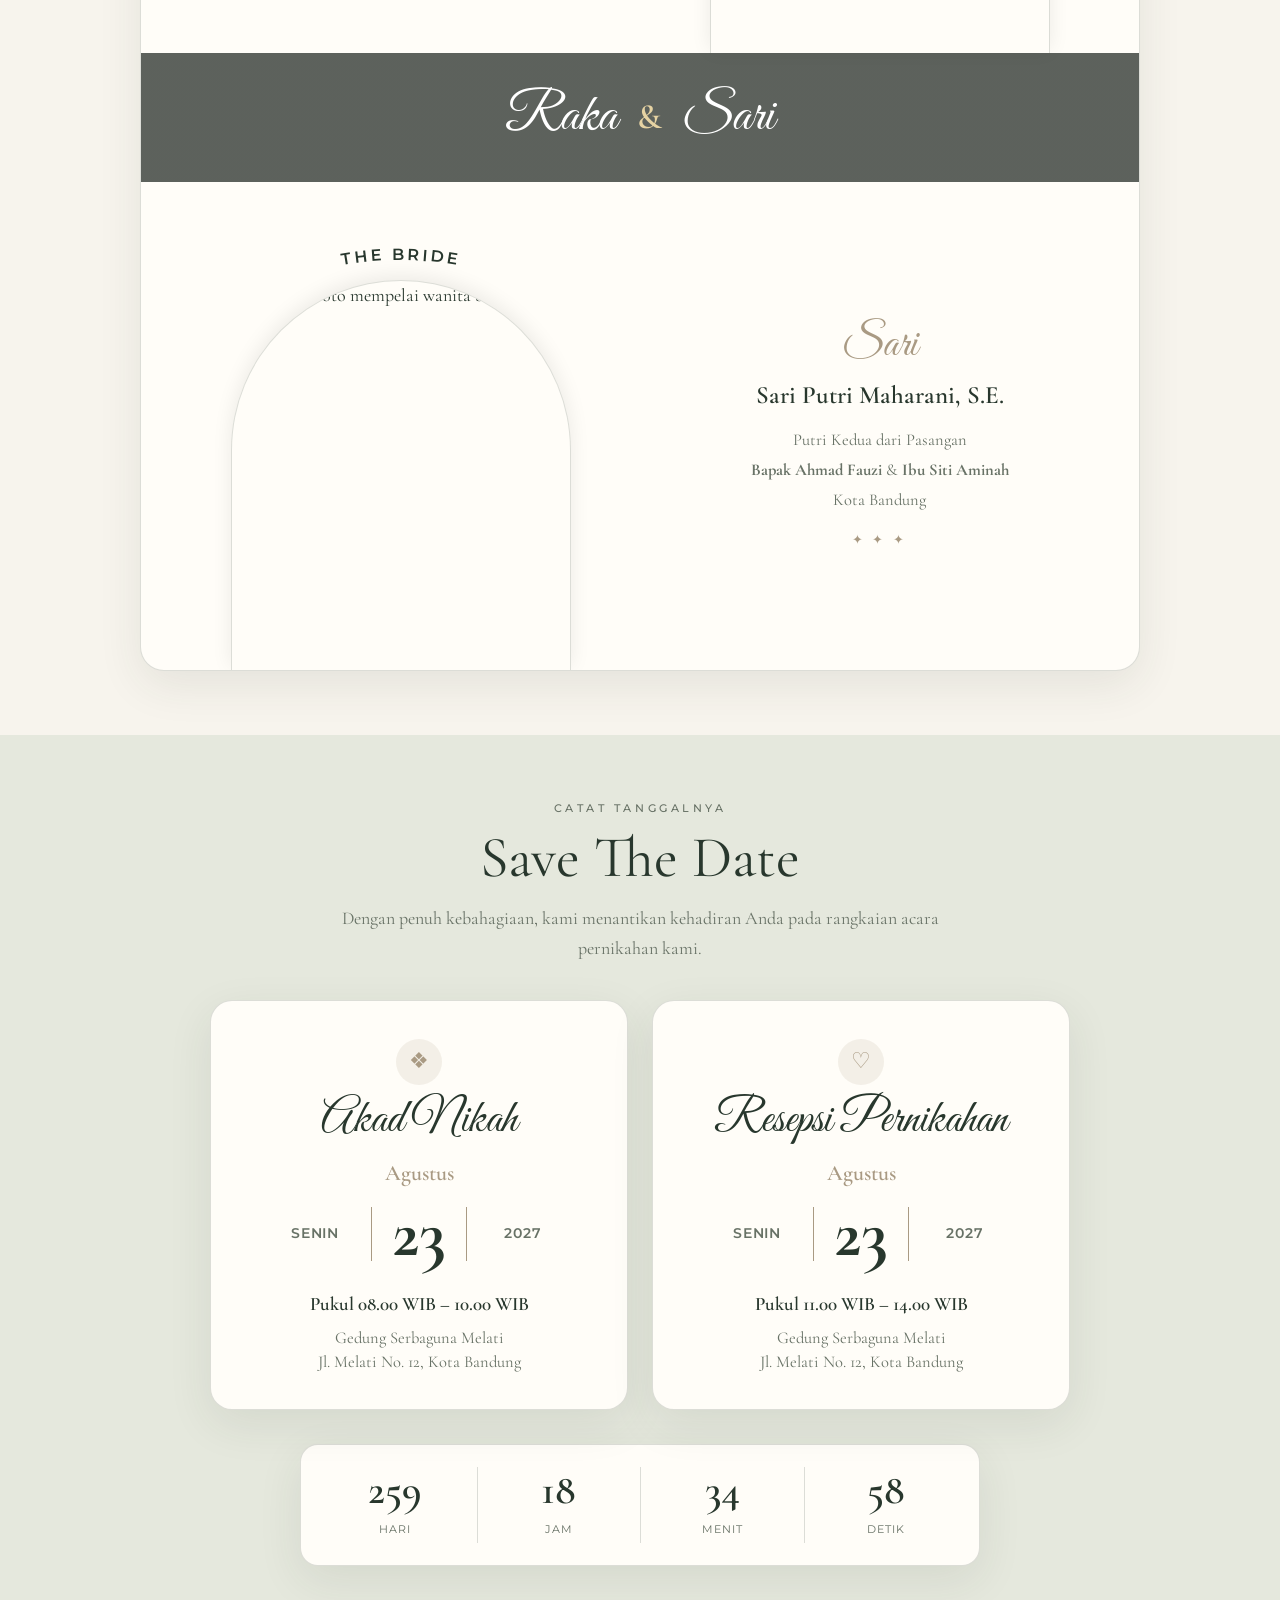
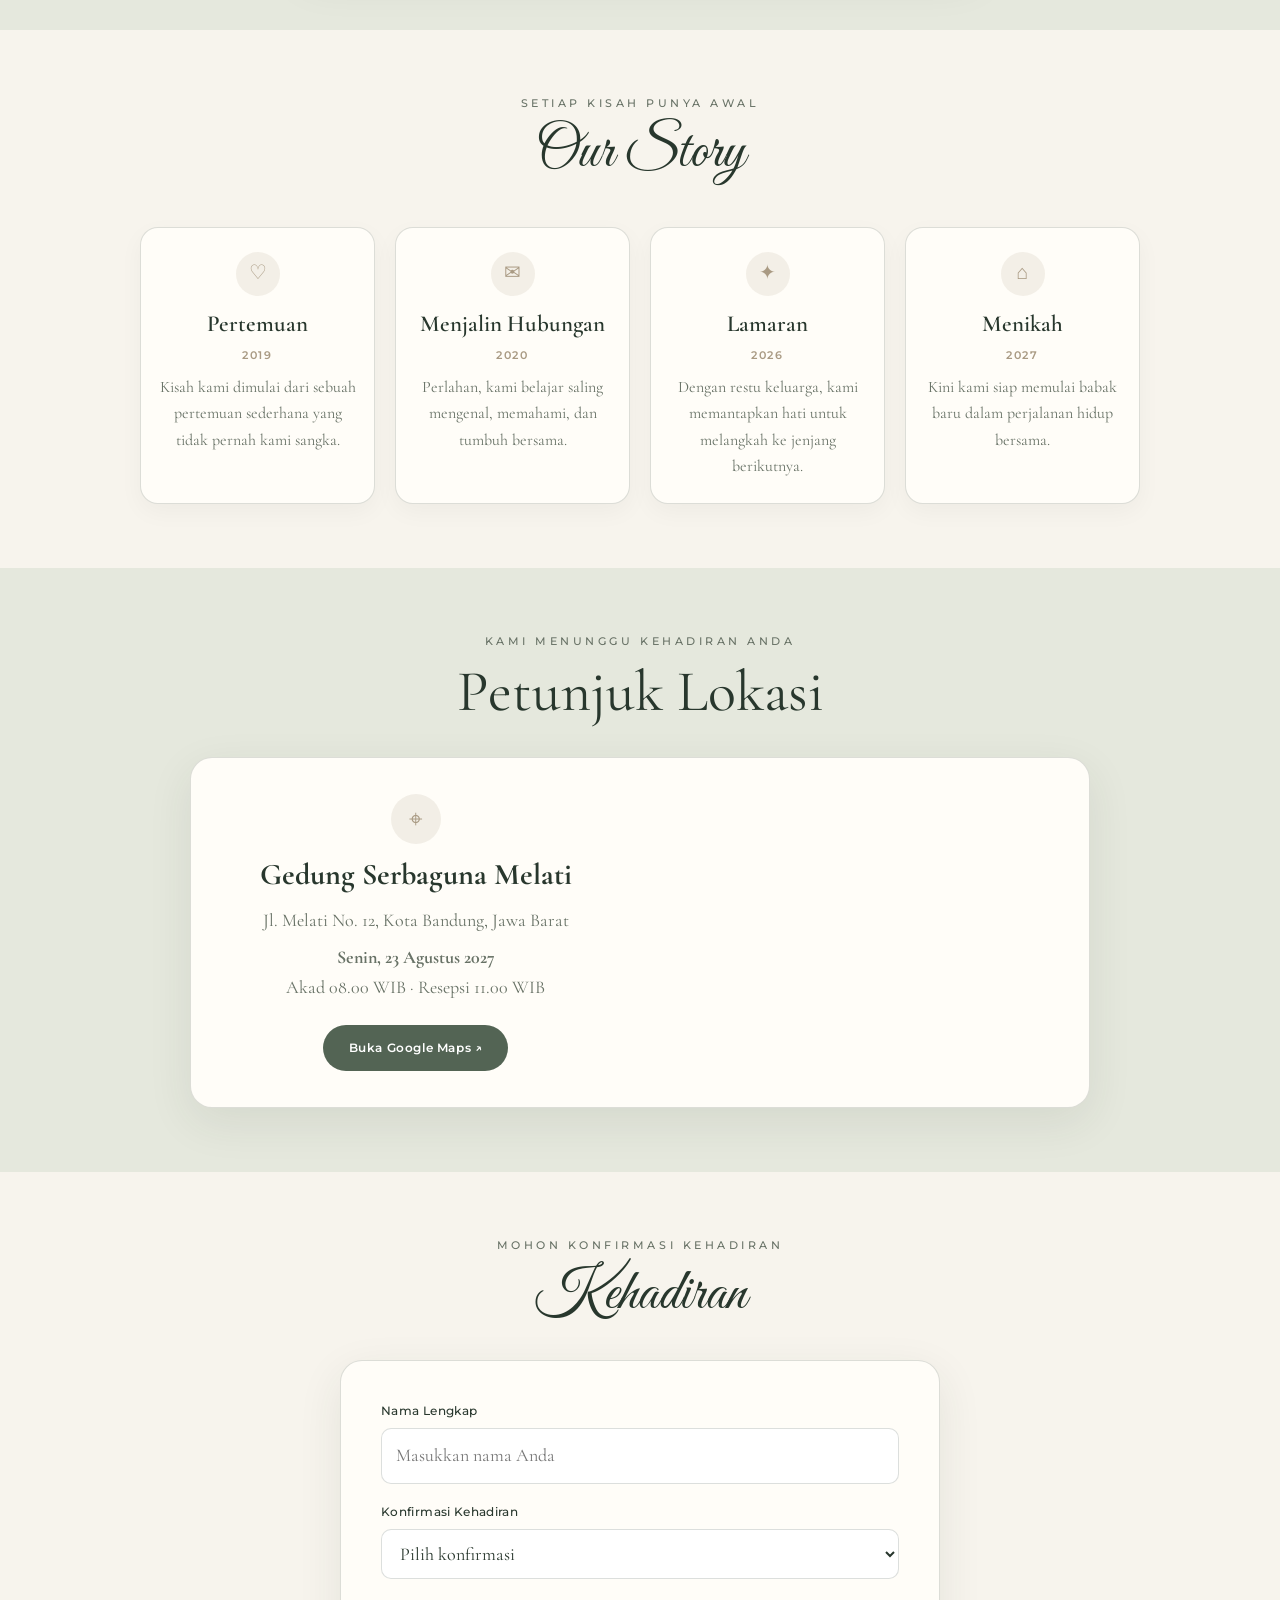
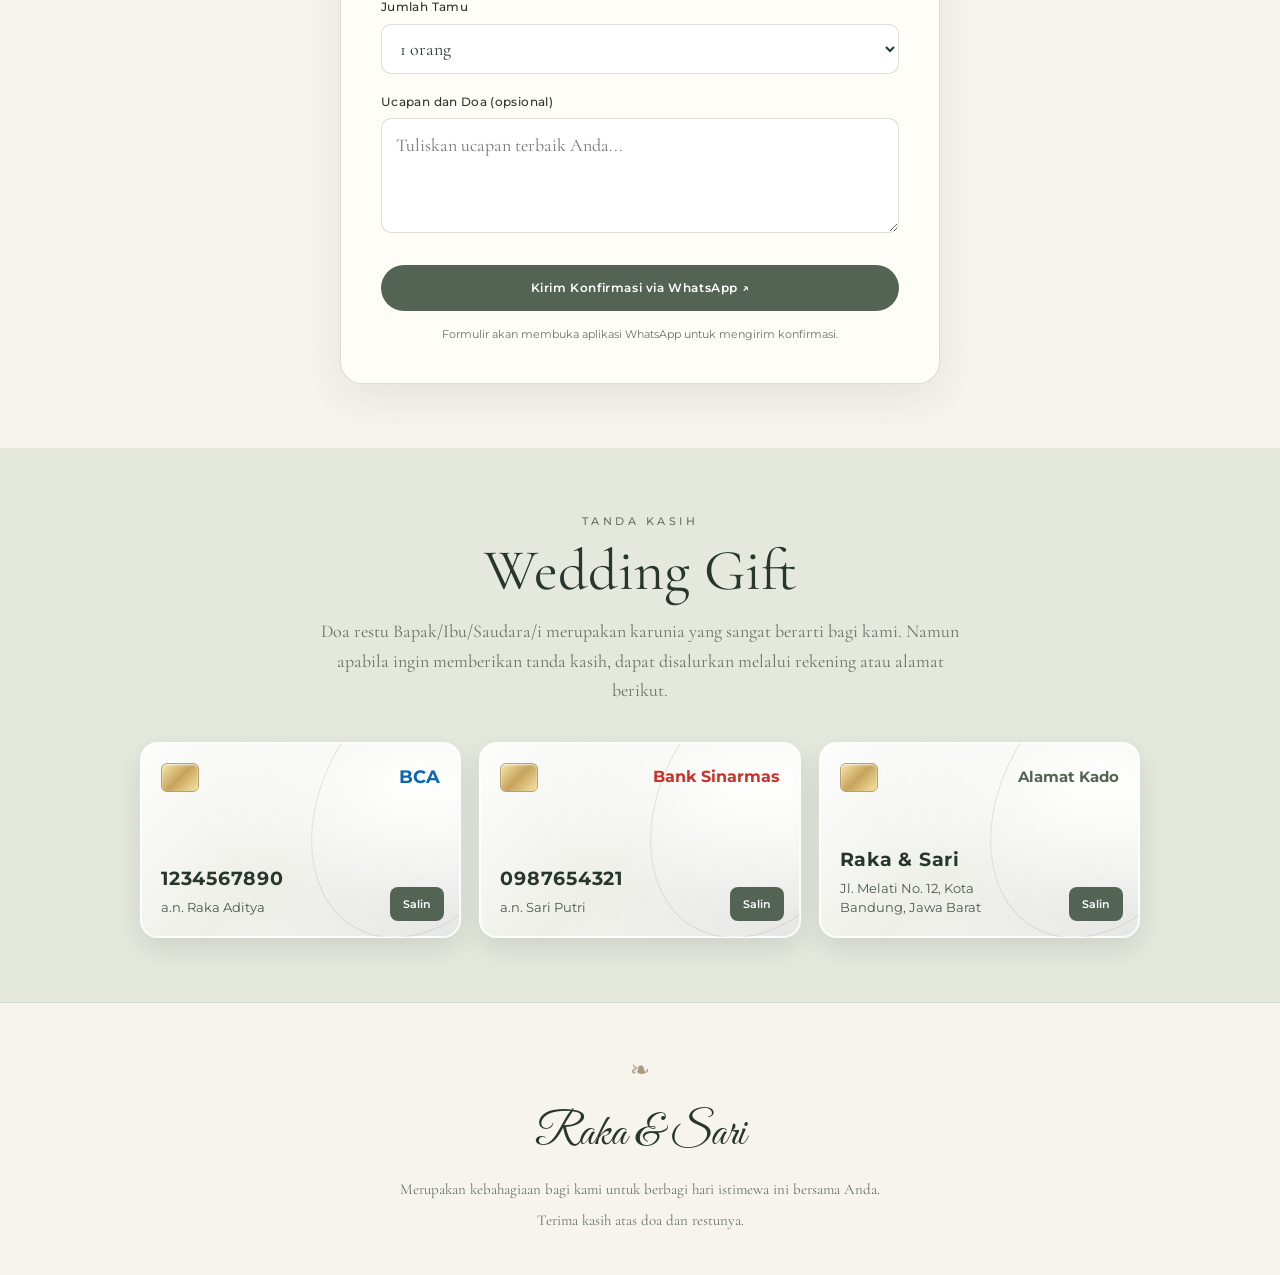
==== commit 956e8210: "Update undangan.html" ====
--- a/undangan.html
+++ b/undangan.html
@@ -3,39 +3,66 @@
 <head>
   <meta charset="UTF-8">
   <meta name="viewport" content="width=device-width, initial-scale=1.0">
-  <meta name="theme-color" content="#f7f4ed">
-  <title>Hari Bahagia Raka & Sari</title>
+  <meta name="theme-color" content="#f7f4ed" id="metaThemeColor">
+  <title>Hari Bahagia Raka &amp; Sari</title>
+
+  <link rel="preconnect" href="https://fonts.googleapis.com">
+  <link rel="preconnect" href="https://fonts.gstatic.com" crossorigin>
+  <link href="https://fonts.googleapis.com/css2?family=Caveat:wght@600;700&family=Cormorant+Garamond:ital,wght@0,400;0,500;0,600;0,700;1,400&family=Great+Vibes&family=Montserrat:wght@400;500;600&display=swap" rel="stylesheet">
+
   <style>
-    @import url('https://fonts.googleapis.com/css2?family=Caveat:wght@500;600;700&family=Cormorant+Garamond:wght@400;500;600;700&family=Great+Vibes&family=Montserrat:wght@300;400;500;600&display=swap');
-
     :root {
-        --cream: #f7f4ed;
-        --paper: #fffdf8;
-        --sage: #dfe4d7;
-        --sage-dark: #536454;
-        --ink: #28372d;
-        --muted: #687266;
-        --line: rgba(40, 55, 45, .18);
-        --shadow: 0 14px 45px rgba(43, 52, 42, .10);
-    }
-
-    * {
-        box-sizing: border-box;
+      --cream: #f7f4ed;
+      --paper: #fffdf8;
+      --sage: #e5e8dd;
+      --sage-dark: #536454;
+      --sage-hover: #3f5142;
+      --gold: #a99a83;
+      --ink: #28372d;
+      --muted: #687266;
+      --line: rgba(40, 55, 45, 0.16);
+      --nav-bg: rgba(255, 253, 248, 0.92);
+      --input-bg: #ffffff;
+      --shadow: 0 14px 45px rgba(43, 52, 42, 0.09);
+    }
+
+    /* Sinkronisasi Dark Mode dengan halaman pembuka */
+    body.dark-mode {
+      --cream: #141916;
+      --paper: #1c231f;
+      --sage: #181f1b;
+      --sage-dark: #cbb37d;
+      --sage-hover: #dcc591;
+      --gold: #d5be8a;
+      --ink: #f3ece0;
+      --muted: #b5b0a4;
+      --line: rgba(235, 222, 195, 0.16);
+      --nav-bg: rgba(20, 25, 22, 0.92);
+      --input-bg: #141916;
+      --shadow: 0 16px 48px rgba(0, 0, 0, 0.38);
+    }
+
+    *,
+    *::before,
+    *::after {
+      box-sizing: border-box;
+      -webkit-tap-highlight-color: transparent;
     }
 
     html {
-        scroll-behavior: smooth;
-        scroll-padding-top: 76px;
+      scroll-behavior: smooth;
+      scroll-padding-top: 72px;
     }
 
     body {
-        margin: 0;
-        color: var(--ink);
-        background: var(--cream);
-        font-family: "Cormorant Garamond", Georgia, serif;
-        font-size: 18px;
-        line-height: 1.6;
-        opacity: 1;
+      margin: 0;
+      color: var(--ink);
+      background: var(--cream);
+      font-family: "Cormorant Garamond", Georgia, serif;
+      font-size: 18px;
+      line-height: 1.65;
+      overflow-x: hidden;
+      transition: background-color 0.35s ease, color 0.35s ease;
     }
 
     body.page-enter {
@@ -53,1905 +80,1310 @@
       }
     }
 
-    @media (prefers-reduced-motion: reduce) {
-      body.page-enter {
-        animation: none;
-      }
-    }
-
     a {
-        color: inherit;
+      color: inherit;
     }
 
     button,
     input,
     select,
     textarea {
-        font: inherit;
-    }
-
+      font: inherit;
+    }
+
+    /* =========================================
+       NAVIGASI
+       ========================================= */
     .nav {
-        position: fixed;
-        z-index: 20;
-        inset: 0 0 auto;
-        display: flex;
-        align-items: center;
-        justify-content: space-between;
-        gap: 24px;
-        padding: 13px max(5vw, 22px);
-        background: rgba(255, 253, 248, .94);
-        border-bottom: 1px solid var(--line);
-        backdrop-filter: blur(12px);
+      position: fixed;
+      z-index: 30;
+      inset: 0 0 auto;
+      display: flex;
+      align-items: center;
+      justify-content: space-between;
+      gap: 20px;
+      padding: 12px max(5vw, 22px);
+      background: var(--nav-bg);
+      border-bottom: 1px solid var(--line);
+      backdrop-filter: blur(12px);
+      -webkit-backdrop-filter: blur(12px);
+      transition: background-color 0.35s ease, border-color 0.35s ease;
     }
 
     .brand {
-        text-decoration: none;
-        display: flex;
-        align-items: center;
-        gap: 12px;
-        font-size: 17px;
-        letter-spacing: .08em;
-        white-space: nowrap;
-    }
-
-    .brand-mark {
-        color: var(--sage-dark);
-        font-size: 27px;
+      text-decoration: none;
+      font-family: "Great Vibes", cursive;
+      font-size: 28px;
+      line-height: 1;
+      color: var(--ink);
+      white-space: nowrap;
+    }
+
+    .nav-actions {
+      display: flex;
+      align-items: center;
+      gap: 16px;
     }
 
     .nav-links {
-        display: flex;
-        align-items: center;
-        gap: clamp(12px, 3vw, 34px);
+      display: flex;
+      align-items: center;
+      gap: clamp(14px, 2.5vw, 30px);
     }
 
     .nav-links a {
-        text-decoration: none;
-        font-size: 15px;
-        color: #4e5b50;
-    }
-
-    .nav-links a:hover {
-        color: #1c3023;
-        text-decoration: underline;
-        text-underline-offset: 6px;
+      text-decoration: none;
+      font-family: "Montserrat", sans-serif;
+      font-size: 12px;
+      font-weight: 500;
+      letter-spacing: 0.06em;
+      text-transform: uppercase;
+      color: var(--muted);
+      transition: color 0.2s ease;
+    }
+
+    .nav-links a:hover,
+    .nav-links a.active {
+      color: var(--ink);
+    }
+
+    .theme-btn {
+      display: inline-flex;
+      align-items: center;
+      justify-content: center;
+      width: 36px;
+      height: 36px;
+      border-radius: 50%;
+      border: 1px solid var(--line);
+      background: var(--paper);
+      color: var(--ink);
+      font-size: 15px;
+      cursor: pointer;
+      transition: transform 0.2s ease, background-color 0.3s ease;
+    }
+
+    .theme-btn:hover {
+      transform: translateY(-1px);
     }
 
     .menu-toggle {
-        display: none;
-        border: 1px solid var(--line);
-        background: transparent;
-        border-radius: 8px;
-        padding: 5px 10px;
-        color: var(--ink);
-    }
-
+      display: none;
+      border: 1px solid var(--line);
+      background: var(--paper);
+      border-radius: 8px;
+      padding: 6px 11px;
+      font-size: 16px;
+      color: var(--ink);
+      cursor: pointer;
+    }
+
+    /* =========================================
+       HERO SECTION
+       ========================================= */
     .hero {
-        position: relative;
-        width: 100%;
-        height: 100vh;
-        height: 100dvh;
-        min-height: 100vh;
-        min-height: 100dvh;
-
-        padding: 0 22px;
-
-        display: grid;
-        place-items: center;
-
-        overflow: hidden;
-        isolation: isolate;
-        text-align: center;
+      position: relative;
+      width: 100%;
+      min-height: 100vh;
+      min-height: 100dvh;
+      padding: 80px 22px 60px;
+      display: grid;
+      place-items: center;
+      overflow: hidden;
+      isolation: isolate;
+      text-align: center;
     }
 
     .hero-slideshow {
-        position: absolute;
-        inset: 0;
-        width: 100%;
-        height: 100%;
-        z-index: 0;
-        overflow: hidden;
-    }
-
-    /* Lapisan gelap di atas foto */
+      position: absolute;
+      inset: 0;
+      width: 100%;
+      height: 100%;
+      z-index: 0;
+      overflow: hidden;
+    }
+
     .hero-slideshow::after {
-        content: "";
-        position: absolute;
-        inset: 0;
-        background: rgba(0, 0, 0, 0.48);
-        z-index: 5;
-        pointer-events: none;
+      content: "";
+      position: absolute;
+      inset: 0;
+      background: linear-gradient(
+        180deg,
+        rgba(18, 26, 20, 0.45) 0%,
+        rgba(18, 26, 20, 0.72) 100%
+      );
+      z-index: 5;
+      pointer-events: none;
     }
 
     .hero-slide {
-        position: absolute;
-        inset: 0;
-
-        width: 100%;
-        height: 100%;
-
-        background-size: cover;
-        background-position: center center;
-        background-repeat: no-repeat;
-
-        z-index: 1;
-
-        opacity: 0;
-        transform: scale(1.04);
-
-        transition:
-            opacity 0.9s ease-in-out,
-            transform 4s ease;
-    }
-
+      position: absolute;
+      inset: 0;
+      width: 100%;
+      height: 100%;
+      background-size: cover;
+      background-position: center;
+      background-repeat: no-repeat;
+      z-index: 1;
+      opacity: 0;
+      transform: scale(1.05);
+      transition: opacity 1.1s ease-in-out, transform 5s ease-out;
+    }
 
     .hero-slide.active {
-        opacity: 1;
-        transform: scale(1);
+      opacity: 1;
+      transform: scale(1);
     }
 
     .hero-content {
-        position: relative;
-        z-index: 10;
-        color: #fff;
-        width: min(760px, 100%);
-        padding: 35px 20px;
+      position: relative;
+      z-index: 10;
+      color: #ffffff;
+      width: min(740px, 100%);
+      padding: 24px 12px;
     }
 
     .eyebrow {
-        font-family: Montserrat, sans-serif;
-        font-size: 11px;
-        letter-spacing: .34em;
-        text-transform: uppercase;
+      font-family: "Montserrat", sans-serif;
+      font-size: 11px;
+      font-weight: 500;
+      letter-spacing: 0.32em;
+      text-transform: uppercase;
+      color: var(--muted);
+    }
+
+    .hero .eyebrow {
+      color: rgba(255, 255, 255, 0.88);
     }
 
     .script {
-        font-family: "Great Vibes", cursive;
-        font-weight: 400;
+      font-family: "Great Vibes", cursive;
+      font-weight: 400;
     }
 
     .hero h1 {
-        font-size: clamp(64px, 10vw, 112px);
-        line-height: 1.12;
-        margin: 16px 0 12px;
-        font-weight: 400;
-        color: #fff;
+      font-size: clamp(60px, 11vw, 108px);
+      line-height: 1.12;
+      margin: 16px 0 14px;
+      font-weight: 400;
+      color: #ffffff;
+      text-shadow: 0 4px 24px rgba(0, 0, 0, 0.28);
     }
 
     .hero p {
-        max-width: 520px;
-        margin: 0 auto;
-        font-size: 21px;
+      max-width: 520px;
+      margin: 0 auto;
+      font-size: clamp(18px, 2.5vw, 21px);
+      color: rgba(255, 255, 255, 0.92);
     }
 
     .hero-date {
-        margin-top: 26px;
-        display: inline-flex;
-        align-items: center;
-        gap: 14px;
-        letter-spacing: .04em;
+      margin-top: 28px;
+      display: inline-flex;
+      align-items: center;
+      gap: 14px;
+      font-size: 19px;
+      letter-spacing: 0.05em;
     }
 
     .hero-date::before,
     .hero-date::after {
-        content: "";
-        width: 34px;
-        height: 1px;
-        background: rgba(255,255,255,.8);
-    }
-
+      content: "";
+      width: 34px;
+      height: 1px;
+      background: rgba(255, 255, 255, 0.75);
+    }
+
+    .scroll-cue {
+      position: absolute;
+      bottom: 22px;
+      left: 50%;
+      transform: translateX(-50%);
+      z-index: 10;
+      display: flex;
+      flex-direction: column;
+      align-items: center;
+      gap: 6px;
+      text-decoration: none;
+      color: rgba(255, 255, 255, 0.8);
+      font-family: "Montserrat", sans-serif;
+      font-size: 10px;
+      letter-spacing: 0.2em;
+      text-transform: uppercase;
+    }
+
+    .scroll-cue span {
+      width: 1px;
+      height: 26px;
+      background: linear-gradient(to bottom, rgba(255, 255, 255, 0.85), transparent);
+      animation: scrollPulse 1.8s infinite ease-in-out;
+    }
+
+    @keyframes scrollPulse {
+      0%, 100% { transform: scaleY(0.7); opacity: 0.5; }
+      50% { transform: scaleY(1); opacity: 1; }
+    }
+
+    /* =========================================
+       TOMBOL UMUM & SECTION
+       ========================================= */
     .btn {
-        display: inline-flex;
-        justify-content: center;
-        align-items: center;
-        gap: 9px;
-        border: 0;
-        border-radius: 999px;
-        background: var(--sage-dark);
-        color: white;
-        text-decoration: none;
-        padding: 12px 24px;
-        cursor: pointer;
-        font-family: Montserrat, sans-serif;
-        font-size: 12px;
-        letter-spacing: .04em;
-        transition: transform .2s, background .2s;
+      display: inline-flex;
+      justify-content: center;
+      align-items: center;
+      gap: 8px;
+      border: 0;
+      border-radius: 999px;
+      background: var(--sage-dark);
+      color: #ffffff;
+      text-decoration: none;
+      padding: 13px 26px;
+      cursor: pointer;
+      font-family: "Montserrat", sans-serif;
+      font-size: 12px;
+      font-weight: 600;
+      letter-spacing: 0.05em;
+      transition: transform 0.2s ease, background-color 0.2s ease, box-shadow 0.2s ease;
+    }
+
+    body.dark-mode .btn {
+      color: #181f1b;
     }
 
     .btn:hover {
-        transform: translateY(-2px);
-        background: #3f5142;
-    }
-
-    .btn-outline {
-        background: transparent;
-        color: var(--sage-dark);
-        border: 1px solid var(--sage-dark);
-    }
-
-    .btn-outline:hover {
-        color: white;
+      transform: translateY(-2px);
+      background: var(--sage-hover);
+      box-shadow: 0 8px 20px rgba(0, 0, 0, 0.14);
+    }
+
+    section {
+      padding: 64px 22px;
+      transition: background-color 0.35s ease;
+    }
+
+    .section-inner {
+      width: min(1000px, 100%);
+      margin: 0 auto;
+    }
+
+    .center {
+      text-align: center;
+    }
+
+    .section-title {
+      font-size: clamp(40px, 6vw, 58px);
+      line-height: 1.15;
+      font-weight: 400;
+      margin: 8px 0 12px;
+      color: var(--ink);
+    }
+
+    .section-copy {
+      max-width: 640px;
+      margin: 0 auto 36px;
+      color: var(--muted);
+    }
+
+    /* Animasi muncul halus saat scroll */
+    .reveal {
+      opacity: 0;
+      transform: translateY(22px);
+      transition: opacity 0.7s ease, transform 0.7s ease;
+    }
+
+    .reveal.visible {
+      opacity: 1;
+      transform: translateY(0);
+    }
+
+    /* =========================================
+       BAGIAN MEMPELAI
+       ========================================= */
+    .couple-wrapper {
+      background: var(--paper);
+      border-radius: 24px;
+      border: 1px solid var(--line);
+      box-shadow: var(--shadow);
+      overflow: hidden;
+    }
+
+    .couple-profile {
+      display: grid;
+      grid-template-columns: 1fr 1fr;
+      align-items: end;
+      gap: 24px;
+      padding: 44px 32px 0;
+    }
+
+    .profile-info {
+      min-width: 0;
+      text-align: center;
+      padding: 24px 12px 48px;
+      align-self: center;
+    }
+
+    .profile-nickname {
+      display: block;
+      font-family: "Great Vibes", cursive;
+      font-size: 44px;
+      color: var(--gold);
+      line-height: 1.15;
+      margin-bottom: 4px;
+    }
+
+    .profile-info h3 {
+      font-size: clamp(20px, 2.4vw, 25px);
+      font-weight: 600;
+      margin: 0 0 10px;
+      color: var(--ink);
+    }
+
+    .profile-info p {
+      margin: 3px 0;
+      font-size: 16.5px;
+      color: var(--muted);
+    }
+
+    .profile-divider {
+      margin-top: 16px;
+      color: var(--gold);
+      letter-spacing: 0.25em;
+      font-size: 13px;
+    }
+
+    .profile-photo-wrap {
+      position: relative;
+      width: 100%;
+      max-width: 340px;
+      justify-self: center;
+      display: flex;
+      flex-direction: column;
+      align-items: center;
+    }
+
+    .curved-title {
+      width: 100%;
+      max-width: 320px;
+      height: 68px;
+      margin-bottom: -14px;
+      overflow: visible;
+      pointer-events: none;
+    }
+
+    .curved-title text {
+      fill: var(--ink);
+      font-family: "Montserrat", sans-serif;
+      font-size: 19px;
+      font-weight: 600;
+      letter-spacing: 3.5px;
+    }
+
+    .profile-photo {
+      width: 100%;
+      height: 390px;
+      display: block;
+      object-fit: cover;
+      object-position: center top;
+      border-radius: 180px 180px 0 0;
+      border: 1px solid var(--line);
+      border-bottom: 0;
+      box-shadow: 0 -4px 20px rgba(0, 0, 0, 0.08);
+    }
+
+    .couple-names {
+      display: flex;
+      align-items: center;
+      justify-content: center;
+      gap: 20px;
+      padding: 20px 16px;
+      background:
+        linear-gradient(rgba(30, 38, 32, 0.72), rgba(30, 38, 32, 0.72)),
+        url("https://images.unsplash.com/photo-1515377905703-c4788e51af15?auto=format&fit=crop&w=1200&q=80")
+        center / cover;
+      text-align: center;
+      color: #ffffff;
+      font-family: "Great Vibes", cursive;
+      font-size: clamp(38px, 6vw, 54px);
+    }
+
+    .couple-ampersand {
+      font-family: "Cormorant Garamond", serif;
+      font-size: 0.65em;
+      font-weight: 600;
+      color: #e6d3a3;
+    }
+
+    /* =========================================
+       ACARA & COUNTDOWN
+       ========================================= */
+    .events {
+      background: var(--sage);
+    }
+
+    .event-grid {
+      display: grid;
+      grid-template-columns: repeat(2, minmax(0, 1fr));
+      gap: 24px;
+      max-width: 860px;
+      margin: 0 auto;
+    }
+
+    .reception-card {
+      padding: 38px 28px 34px;
+      background: var(--paper);
+      border: 1px solid var(--line);
+      border-radius: 22px;
+      text-align: center;
+      box-shadow: var(--shadow);
+      display: flex;
+      flex-direction: column;
+      justify-content: center;
+    }
+
+    .reception-card .event-icon {
+      width: 46px;
+      height: 46px;
+      margin: 0 auto 10px;
+      display: flex;
+      align-items: center;
+      justify-content: center;
+      border-radius: 50%;
+      background: rgba(169, 154, 131, 0.14);
+      color: var(--gold);
+      font-size: 22px;
+    }
+
+    .reception-title {
+      margin: 0;
+      font-family: "Great Vibes", cursive;
+      font-size: clamp(36px, 4.5vw, 46px);
+      font-weight: 400;
+      color: var(--ink);
+      line-height: 1.15;
+    }
+
+    .reception-month {
+      margin-top: 8px;
+      font-size: 22px;
+      font-weight: 600;
+      color: var(--gold);
+    }
+
+    .reception-date {
+      width: min(320px, 100%);
+      margin: 10px auto 14px;
+      display: grid;
+      grid-template-columns: 1fr auto 1fr;
+      align-items: center;
+    }
+
+    .date-side {
+      min-height: 54px;
+      display: flex;
+      align-items: center;
+      justify-content: center;
+      font-family: "Montserrat", sans-serif;
+      font-size: 14px;
+      font-weight: 600;
+      letter-spacing: 0.06em;
+      text-transform: uppercase;
+      color: var(--muted);
+    }
+
+    .date-side:first-child {
+      border-right: 1px solid var(--gold);
+    }
+
+    .date-side:last-child {
+      border-left: 1px solid var(--gold);
+    }
+
+    .date-number {
+      padding: 0 20px;
+      font-size: clamp(54px, 7vw, 68px);
+      font-weight: 700;
+      line-height: 0.95;
+      color: var(--ink);
+    }
+
+    .reception-time {
+      margin-top: 8px;
+      font-size: 19px;
+      font-weight: 600;
+      color: var(--ink);
+    }
+
+    .reception-location {
+      margin-top: 6px;
+      font-size: 16.5px;
+      line-height: 1.5;
+      color: var(--muted);
     }
 
     .countdown {
-        position: relative;
-        z-index: 2;
-
-        width: min(660px, calc(100% - 32px));
-
-        margin: 38px auto 0;
-        padding: 22px 12px;
-
-        display: grid;
-        grid-template-columns: repeat(4, 1fr);
-
-        text-align: center;
-
-        background: var(--paper);
-        border: 1px solid rgba(255, 255, 255, .8);
-        border-radius: 18px;
-
-        box-shadow: var(--shadow);
+      width: min(680px, 100%);
+      margin: 34px auto 0;
+      padding: 22px 12px;
+      display: grid;
+      grid-template-columns: repeat(4, 1fr);
+      text-align: center;
+      background: var(--paper);
+      border: 1px solid var(--line);
+      border-radius: 18px;
+      box-shadow: var(--shadow);
     }
 
     .count-item + .count-item {
-        border-left: 1px solid var(--line);
+      border-left: 1px solid var(--line);
     }
 
     .count-num {
-        display: block;
-        font-size: clamp(30px, 5vw, 40px);
-        line-height: 1.1;
+      display: block;
+      font-size: clamp(30px, 5vw, 42px);
+      font-weight: 600;
+      line-height: 1.1;
+      color: var(--ink);
     }
 
     .count-label {
-        color: var(--muted);
-        font-size: 14px;
-    }
-
-    section {
-        padding: 30px 22px;
-    }
-
-    .section-inner {
-        width: min(1000px, 100%);
-        margin: 0 auto;
-    }
-
-    .center {
-        text-align: center;
-    }
-
-    .section-title {
-        font-size: clamp(42px, 6vw, 60px);
-        line-height: 1.15;
-        font-weight: 400;
-        margin: 10px 0 5px;
-    }
-
-    .section-copy {
-        max-width: 650px;
-        margin: 0px 0px 30px 0px;
-    }
-
-    .events .section-copy {
-        text-align: center;
-        max-width: 700px;
-        margin-left: auto;
-        margin-right: auto;
+      font-family: "Montserrat", sans-serif;
+      font-size: 11px;
+      letter-spacing: 0.08em;
+      text-transform: uppercase;
+      color: var(--muted);
     }
 
     /* =========================================
-        KARTU RESEPSI - LAYOUT TANGGAL
-      ========================================= */
-
-      .reception-card {
-          width: min(100%, 630px);
-          margin: 35px auto 0;
-
-          padding: 42px 35px 38px;
-
-          background: var(--paper);
-          border: 1px solid rgba(255, 255, 255, .85);
-          border-radius: 20px;
-
-          text-align: center;
-
-          box-shadow: var(--shadow);
-      }
-
-
-      /* ICON */
-
-      .reception-card .event-icon {
-          width: 42px;
-          height: 42px;
-
-          margin: 0 auto 8px;
-
-          display: flex;
-          align-items: center;
-          justify-content: center;
-
-          color: #a99a83;
-
-          font-size: 31px;
-          line-height: 1;
-      }
-
-
-      /* JUDUL */
-
-      .reception-title {
-          margin: 0;
-
-          font-family: "Great Vibes", cursive;
-          font-size: clamp(38px, 5vw, 52px);
-          font-weight: 400;
-
-          color: var(--ink);
-          line-height: 1.15;
-      }
-
-
-      /* BULAN */
-
-      .reception-month {
-          margin-top: 8px;
-
-          font-family: "Cormorant Garamond", serif;
-          font-size: 27px;
-          font-weight: 600;
-
-          color: #8f8373;
-      }
-
-
-      /* BAGIAN TANGGAL */
-
-      .reception-date {
-          width: min(430px, 100%);
-
-          margin: 10px auto 12px;
-
-          display: grid;
-          grid-template-columns: 1fr auto 1fr;
-
-          align-items: center;
-      }
-
-
-      /* KIRI DAN KANAN */
-
-      .date-side {
-          min-height: 68px;
-
-          display: flex;
-          align-items: center;
-          justify-content: center;
-
-          font-family: "Montserrat", sans-serif;
-          font-size: 20px;
-          font-weight: 600;
-
-          color: #8f8373;
-      }
-
-
-      /* GARIS PEMISAH */
-
-      .date-side:first-child {
-          border-right: 1px solid #a99a83;
-      }
-
-      .date-side:last-child {
-          border-left: 1px solid #a99a83;
-      }
-
-
-      /* ANGKA TANGGAL */
-
-      .date-number {
-          padding: 0 25px;
-
-          font-family: "Cormorant Garamond", serif;
-          font-size: clamp(65px, 9vw, 82px);
-          font-weight: 700;
-
-          line-height: .95;
-
-          color: #9b8e7d;
-      }
-
-
-      /* JAM */
-
-      .reception-time {
-          margin-top: 12px;
-
-          font-family: "Cormorant Garamond", serif;
-          font-size: 21px;
-          font-weight: 600;
-
-          color: var(--ink);
-      }
-
-
-      /* ALAMAT */
-
-      .reception-location {
-          margin-top: 5px;
-
-          font-family: "Cormorant Garamond", serif;
-          font-size: 18px;
-          line-height: 1.45;
-
-          color: #8f8373;
-      }
-
-    /* BAGIAN MEMPELAI */
-
-    .couple-section {
-        padding: 0;
-        background: #fff;
-        overflow: hidden;
-    }
-
-    .couple-profile {
-        display: grid;
-
-        grid-template-columns:
-            minmax(280px, .85fr)
-            minmax(320px, 1.15fr);
-
-        align-items: end;
-        gap: 25px;
-        max-width: 1000px;
-        min-height: 420px;
-        margin: 0 auto;
-        padding: 30px 30px 0;
-    }
-
-
-    .couple-profile.bride {
-        grid-template-columns:
-            minmax(320px, 1.15fr)
-            minmax(280px, .85fr);
-    }
-
-    .profile-info {
-        min-width: 0;
-        text-align: center;
-        padding: 45px 8px;
-    }
-
-    .profile-info h3 {
-        overflow-wrap: break-word;
-        font-size: clamp(17px, 2vw, 23px);
-        line-height: 1.3;
-    }
-
-    .profile-nickname {
-        display: block;
-        font-family: "Great Vibes", cursive;
-        font-size: 36px;
-        color: #a99a83;
-        line-height: 1.2;
-    }
-
-    .profile-info h3 {
-        font-size: 22px;
-        font-weight: 500;
-        margin: 0 0 8px;
-    }
-
-    .profile-info p {
-        margin: 4px 0;
-        font-size: 16px;
-    }
-
-    .profile-divider {
-        margin: 8px 0 14px;
-        font-size: 13px;
-    }
-
-    .social-link {
-        display: inline-block;
-        padding: 7px 12px;
-        border-radius: 6px;
-        background: #a99a83;
-        color: #fff;
-        text-decoration: none;
-        font-family: Montserrat, sans-serif;
-        font-size: 11px;
-    }
-
-    /* =========================
-      FOTO MEMPELAI
-    ========================= */
-
-    .profile-photo-wrap {
-        position: relative;
-        width: 100%;
-        max-width: 390px;
-        height: 390px;
-        justify-self: center;
-        align-self: end;
-        display: flex;
-        align-items: flex-end;
-        justify-content: center;
-        padding-top: 55px;
-    }
-
-
-    /* FOTO */
-
-    .profile-photo {
-        position: absolute;
-        left: 0;
-        bottom: 0;
-        width: 100%;
-        height: 450px;
-        object-fit: cover;
-        object-position: center;
-        border-radius: 50% 50% 0 0 / 34% 34% 0 0;
-        box-shadow:
-            0 4px 12px rgba(0, 0, 0, .20);
-        z-index: 1;
-    }
-
-
-    /* =========================
-      TULISAN MELENGKUNG
-    ========================= */
-
-    .curved-title {
-        position: absolute;
-
-        left: 50%;
-        top: -50px;
-
-        width: 100%;
-        height: 100px;
-
-        transform: translateX(-50%);
-
-        overflow: visible;
-
-        z-index: 3;
-        pointer-events: none;
-    }
-
-    .curved-title text {
-        fill: #111;
-        font-family: "Caveat", cursive;
-        font-size: 34px;
-        font-weight: 700;
-        letter-spacing: 1px;
-    }
-
-    .curved-title path {
-        fill: none;
-        stroke: transparent;
-    }
-
-    .couple-names {
-        display: flex;
-        align-items: center;
-        justify-content: center;
-        gap: 18px;
-        padding: 18px 12px;
-        background:
-            linear-gradient(rgba(220, 220, 220, .82), rgba(220, 220, 220, .82)),
-            url("https://images.unsplash.com/photo-1515377905703-c4788e51af15?auto=format&fit=crop&w=1200&q=80")
-            center / cover;
-        text-align: center;
-        color: #000;
-        font-family: "Great Vibes", cursive;
-        font-size: clamp(36px, 6vw, 52px);
-    }
-
-    .couple-ampersand {
-        font-family: "Cormorant Garamond", serif;
-        font-size: .7em;
-        font-weight: 700;
-    }
-
-    .ornament {
-        color: #74846f;
-        font-size: 28px;
-        margin: 18px 0;
-    }
-
-
-    .ampersand {
-        font-size: 48px;
-        color: var(--sage-dark);
-    }
-
-    .events {
-        background: #e5e8dd;
-    }
-
-    .event-grid {
-        display: grid;
-        grid-template-columns: minmax(0, 700px);
-        justify-content: center;
-        gap: 22px;
-        margin-top: 35px;
-    }
-
-    .event-card {
-        background: rgba(255, 253, 248, .90);
-        border: 1px solid rgba(255, 255, 255, .8);
-        padding: clamp(24px, 4vw, 36px);
-        border-radius: 20px;
-        text-align: center;
-        box-shadow: 0 12px 35px rgba(43, 52, 42, .08);
-    }
-
-    .event-icon {
-        width: 52px;
-        height: 52px;
-        margin: 0 auto 12px;
-
-        display: flex;
-        align-items: center;
-        justify-content: center;
-
-        border-radius: 50%;
-
-        background: #eef1e9;
-        color: var(--sage-dark);
-
-        font-size: 27px;
-    }
-
-    .event-card h3 {
-        font-size: 31px;
-        font-weight: 500;
-        margin: 8px 0;
-    }
-
-    .event-card p {
-        margin: 5px 0;
-    }
-
-    .event-card .small {
-        color: var(--muted);
-        font-size: 16px;
-    }
-
+       OUR STORY
+       ========================================= */
     .story-grid {
-        display: grid;
-        grid-template-columns: repeat(4, 1fr);
-        gap: 20px;
-        margin-top: 42px;
+      display: grid;
+      grid-template-columns: repeat(4, 1fr);
+      gap: 20px;
+      margin-top: 40px;
     }
 
     .story-item {
-        text-align: center;
-        padding: 0 8px;
+      text-align: center;
+      padding: 24px 16px;
+      background: var(--paper);
+      border: 1px solid var(--line);
+      border-radius: 18px;
+      box-shadow: 0 8px 24px rgba(0, 0, 0, 0.04);
     }
 
     .story-icon {
-        font-size: 29px;
-        color: var(--sage-dark);
+      width: 44px;
+      height: 44px;
+      margin: 0 auto 10px;
+      display: flex;
+      align-items: center;
+      justify-content: center;
+      border-radius: 50%;
+      background: rgba(169, 154, 131, 0.14);
+      font-size: 20px;
+      color: var(--gold);
     }
 
     .story-item h3 {
-        font-size: 24px;
-        font-weight: 500;
-        margin: 8px 0 0;
+      font-size: 23px;
+      font-weight: 600;
+      margin: 6px 0 2px;
     }
 
     .story-year {
-        font-family: Montserrat, sans-serif;
-        font-size: 11px;
-        letter-spacing: .12em;
-        color: var(--muted);
+      font-family: "Montserrat", sans-serif;
+      font-size: 11px;
+      font-weight: 600;
+      letter-spacing: 0.14em;
+      color: var(--gold);
+      margin-bottom: 10px;
     }
 
     .story-item p {
-        font-size: 16px;
-        margin: 8px 0;
-    }
-
-    /* KARTU LOKASI */
+      font-size: 16px;
+      margin: 0;
+      color: var(--muted);
+    }
+
+    /* =========================================
+       LOKASI
+       ========================================= */
     .location-box {
-        width: 100%;
-        max-width: 900px;
-        margin: 32px auto 0;
-        display: grid;
-        grid-template-columns: 1fr 1fr;
-        align-items: stretch;
-        background: var(--paper);
-        border: 1px solid var(--line);
-        border-radius: 20px;
-        overflow: hidden;
-        box-shadow: var(--shadow);
-    }
-
-    /* INFORMASI LOKASI */
+      width: 100%;
+      max-width: 900px;
+      margin: 32px auto 0;
+      display: grid;
+      grid-template-columns: 1fr 1fr;
+      align-items: stretch;
+      background: var(--paper);
+      border: 1px solid var(--line);
+      border-radius: 22px;
+      overflow: hidden;
+      box-shadow: var(--shadow);
+    }
+
     .location-info {
-        min-width: 0;
-        padding: 32px;
-        display: flex;
-        flex-direction: column;
-        align-items: center;
-        justify-content: center;
-        text-align: center;
+      min-width: 0;
+      padding: 36px 28px;
+      display: flex;
+      flex-direction: column;
+      align-items: center;
+      justify-content: center;
+      text-align: center;
+    }
+
+    .location-info .event-icon {
+      width: 50px;
+      height: 50px;
+      margin-bottom: 12px;
+      display: flex;
+      align-items: center;
+      justify-content: center;
+      border-radius: 50%;
+      background: rgba(169, 154, 131, 0.15);
+      color: var(--gold);
+      font-size: 24px;
     }
 
     .location-info h3 {
-        font-size: clamp(23px, 3vw, 31px);
-        line-height: 1.25;
-        overflow-wrap: anywhere;
+      font-size: clamp(24px, 3vw, 30px);
+      line-height: 1.25;
+      margin: 0 0 8px;
     }
 
     .location-info p {
-        overflow-wrap: anywhere;
-    }
-
-    /* PETA */
+      margin: 4px 0;
+      color: var(--muted);
+    }
+
+    .location-info .btn {
+      margin-top: 18px;
+    }
+
     .map-frame {
-        display: block;
-        width: 100%;
-        height: 100%;
-        min-height: 340px;
-        border: 0;
-    }
-
-    /* TOMBOL GOOGLE MAPS */
-    .location-info .btn {
-        max-width: 100%;
-        margin-top: 12px;
-        text-align: center;
-    }
-
-    .rsvp {
-        background: #e5e8dd;
-    }
-
+      display: block;
+      width: 100%;
+      height: 100%;
+      min-height: 340px;
+      border: 0;
+    }
+
+    /* =========================================
+       RSVP FORM
+       ========================================= */
     .form-card {
-        width: min(620px, 100%);
-        margin: 30px auto 0;
-        padding: clamp(22px, 5vw, 40px);
-        border-radius: 20px;
-        background: var(--paper);
-        box-shadow: var(--shadow);
-        text-align: left;
+      width: min(600px, 100%);
+      margin: 32px auto 0;
+      padding: clamp(24px, 5vw, 40px);
+      border-radius: 22px;
+      border: 1px solid var(--line);
+      background: var(--paper);
+      box-shadow: var(--shadow);
+      text-align: left;
     }
 
     .form-row {
-        margin-bottom: 18px;
+      margin-bottom: 18px;
     }
 
     .form-row label {
-        display: block;
-        font-family: Montserrat, sans-serif;
-        font-size: 12px;
-        margin-bottom: 7px;
-        letter-spacing: .03em;
+      display: block;
+      font-family: "Montserrat", sans-serif;
+      font-size: 12px;
+      font-weight: 500;
+      margin-bottom: 7px;
+      letter-spacing: 0.03em;
+      color: var(--ink);
     }
 
     .form-row input,
     .form-row select,
     .form-row textarea {
-        width: 100%;
-        border: 1px solid #d6dbd0;
-        background: white;
-        color: var(--ink);
-        border-radius: 9px;
-        padding: 12px 13px;
-        outline: none;
+      width: 100%;
+      border: 1px solid var(--line);
+      background: var(--input-bg);
+      color: var(--ink);
+      border-radius: 10px;
+      padding: 12px 14px;
+      outline: none;
+      transition: border-color 0.2s ease, box-shadow 0.2s ease;
     }
 
     .form-row input:focus,
     .form-row select:focus,
     .form-row textarea:focus {
-        border-color: var(--sage-dark);
-        box-shadow: 0 0 0 3px rgba(83, 100, 84, .12);
+      border-color: var(--sage-dark);
+      box-shadow: 0 0 0 3px rgba(169, 154, 131, 0.2);
+    }
+
+    .form-row select:disabled {
+      opacity: 0.55;
+      cursor: not-allowed;
     }
 
     .form-card .btn {
-        width: 100%;
+      width: 100%;
+      margin-top: 4px;
     }
 
     .form-note {
-        font-family: Montserrat, sans-serif;
-        font-size: 11px;
-        color: var(--muted);
-        text-align: center;
-        margin-top: 13px;
-    }
-
-    /* ================================
-    WEDDING GIFT - KARTU REKENING
-    ================================ */
-
-    #hadiah {
-        background: #fffdf8;
-        padding: 45px 20px 60px;
-    }
-
-    #hadiah .section-inner {
-        max-width: 760px;
-    }
-
-    #hadiah .section-title {
-        color: #28372d;
-    }
-
-    #hadiah .section-copy {
-        margin: 10px auto 32px;
-        max-width: 600px;
-        text-align: center;
-        font-size: 17px;
-        line-height: 1.8;
-    }
-
+      font-family: "Montserrat", sans-serif;
+      font-size: 11px;
+      color: var(--muted);
+      text-align: center;
+      margin: 14px 0 0;
+    }
+
+    /* =========================================
+       WEDDING GIFT - KARTU REKENING
+       ========================================= */
     .gift-grid {
-        display: grid;
-        grid-template-columns: repeat(3, minmax(0, 1fr));
-        gap: 16px;
-        width: 100%;
-        max-width: 1000px;
-        margin: 30px auto 0;
+      display: grid;
+      grid-template-columns: repeat(3, minmax(0, 1fr));
+      gap: 18px;
+      width: 100%;
+      margin: 30px auto 0;
+    }
+
+    .gift-card {
+      position: relative;
+      width: 100%;
+      min-height: 196px;
+      overflow: hidden;
+      isolation: isolate;
+      padding: 20px;
+      border: 1px solid rgba(255, 255, 255, 0.9);
+      border-radius: 18px;
+      background:
+        radial-gradient(ellipse at 85% 20%, rgba(255, 255, 255, 0.98) 0%, rgba(255, 255, 255, 0.35) 35%, transparent 60%),
+        radial-gradient(ellipse at 100% 100%, rgba(198, 202, 198, 0.45), transparent 50%),
+        linear-gradient(135deg, #fdfdfc 0%, #efefe9 50%, #ffffff 100%);
+      box-shadow: 0 10px 28px rgba(0, 0, 0, 0.1), inset 0 0 0 1px rgba(255, 255, 255, 0.85);
+      text-align: left;
+      display: flex;
+      flex-direction: column;
+      justify-content: space-between;
+      color: #28372d;
+    }
+
+    body.dark-mode .gift-card {
+      border-color: rgba(232, 214, 168, 0.28);
+      background:
+        radial-gradient(ellipse at 85% 20%, rgba(255, 255, 255, 0.08) 0%, transparent 55%),
+        linear-gradient(135deg, #252d28 0%, #1b221e 60%, #242b26 100%);
+      color: #f3ece0;
+    }
+
+    .gift-card::after {
+      content: "";
+      position: absolute;
+      width: 65%;
+      height: 150%;
+      right: -22%;
+      top: -45%;
+      z-index: -1;
+      pointer-events: none;
+      border: 1px solid rgba(169, 154, 131, 0.25);
+      border-radius: 50%;
+      transform: rotate(30deg);
+    }
+
+    .gift-card-top {
+      display: flex;
+      align-items: center;
+      justify-content: space-between;
+      gap: 12px;
+    }
+
+    .gift-chip {
+      width: 38px;
+      height: 29px;
+      flex-shrink: 0;
+      border: 1px solid #b7a16c;
+      border-radius: 6px;
+      background: linear-gradient(135deg, #f7e7a9, #c7a35c, #f5e5a5);
+      box-shadow: inset 0 1px 2px rgba(255, 255, 255, 0.8);
+    }
+
+    .gift-bank-name {
+      font-family: "Montserrat", sans-serif;
+      font-size: 18px;
+      font-weight: 700;
+      color: #0866b5;
+      text-align: right;
+    }
+
+    body.dark-mode .gift-bank-name {
+      color: #6ab4f5;
+    }
+
+    .gift-bank-name.sinarmas {
+      color: #c8322b;
+      font-size: 16px;
+    }
+
+    body.dark-mode .gift-bank-name.sinarmas {
+      color: #f07b75;
+    }
+
+    .gift-card.address-card .gift-bank-name {
+      color: var(--sage-dark);
+      font-size: 15px;
+    }
+
+    .gift-card-info {
+      margin-top: 18px;
+      padding-right: 78px;
+    }
+
+    .gift-card-number {
+      margin: 0 0 4px;
+      font-family: "Montserrat", sans-serif;
+      font-size: 19px;
+      font-weight: 700;
+      letter-spacing: 0.04em;
+      overflow-wrap: anywhere;
+    }
+
+    .gift-card-owner {
+      margin: 0;
+      font-family: "Montserrat", sans-serif;
+      font-size: 13px;
+      opacity: 0.82;
+      line-height: 1.45;
+    }
+
+    .gift-copy-btn {
+      position: absolute;
+      right: 16px;
+      bottom: 16px;
+      z-index: 3;
+      display: inline-flex;
+      align-items: center;
+      justify-content: center;
+      gap: 5px;
+      padding: 8px 13px;
+      border: 0;
+      border-radius: 8px;
+      background: var(--sage-dark);
+      color: #ffffff;
+      font-family: "Montserrat", sans-serif;
+      font-size: 11px;
+      font-weight: 600;
+      cursor: pointer;
+      transition: background-color 0.2s ease, transform 0.2s ease;
+    }
+
+    body.dark-mode .gift-copy-btn {
+      color: #181f1b;
+    }
+
+    .gift-copy-btn:hover {
+      background: var(--sage-hover);
+    }
+
+    .gift-copy-btn.copied {
+      background: #2e7d32;
+      color: #ffffff;
+    }
+
+    /* =========================================
+       FOOTER, TOAST & TOP BUTTON
+       ========================================= */
+    footer {
+      padding: 48px 20px 36px;
+      text-align: center;
+      border-top: 1px solid var(--line);
+    }
+
+    .ornament {
+      color: var(--gold);
+      font-size: 24px;
+      margin-bottom: 8px;
+    }
+
+    footer .script {
+      font-size: 44px;
+      color: var(--ink);
+    }
+
+    footer p {
+      color: var(--muted);
+      font-size: 15px;
+      margin: 6px 0;
+    }
+
+    .top-button {
+      position: fixed;
+      bottom: 22px;
+      right: 22px;
+      z-index: 25;
+      width: 44px;
+      height: 44px;
+      border-radius: 50%;
+      border: 1px solid var(--line);
+      background: var(--sage-dark);
+      color: #ffffff;
+      font-size: 18px;
+      cursor: pointer;
+      box-shadow: var(--shadow);
+      opacity: 0;
+      visibility: hidden;
+      transform: translateY(12px);
+      transition: opacity 0.25s ease, transform 0.25s ease, visibility 0.25s ease;
+    }
+
+    body.dark-mode .top-button {
+      color: #181f1b;
+    }
+
+    .top-button.show {
+      opacity: 1;
+      visibility: visible;
+      transform: translateY(0);
+    }
+
+    .toast {
+      position: fixed;
+      bottom: 24px;
+      left: 50%;
+      transform: translateX(-50%) translateY(20px);
+      z-index: 60;
+      padding: 11px 20px;
+      border-radius: 999px;
+      background: #28372d;
+      color: #ffffff;
+      font-family: "Montserrat", sans-serif;
+      font-size: 12px;
+      font-weight: 500;
+      box-shadow: 0 10px 28px rgba(0, 0, 0, 0.25);
+      opacity: 0;
+      pointer-events: none;
+      transition: opacity 0.25s ease, transform 0.25s ease;
+    }
+
+    .toast.show {
+      opacity: 1;
+      transform: translateX(-50%) translateY(0);
+    }
+
+    /* =========================================
+       RESPONSIVE BREAKPOINTS
+       ========================================= */
+    @media (max-width: 860px) {
+      .gift-grid {
+        grid-template-columns: repeat(2, minmax(0, 1fr));
+      }
+    }
+
+    @media (max-width: 760px) {
+      .menu-toggle {
+        display: block;
+      }
+
+      .nav-links {
+        display: none;
+        position: absolute;
+        top: 100%;
+        left: 0;
+        right: 0;
+        flex-direction: column;
         align-items: stretch;
-    }
-
-    /* Kartu rekening */
-    .gift-card {
-        position: relative;
-        width: 100%;
-        aspect-ratio: 1.586 / 1;
-        min-width: 0;
-        min-height: 0;
-        overflow: hidden;
-        isolation: isolate;
-
-        padding: 16px;
-        border: 1px solid rgba(255, 255, 255, .95);
-        border-radius: 16px;
-
-        background:
-            radial-gradient(ellipse at 85% 20%,
-                rgba(255,255,255,.98) 0%,
-                rgba(255,255,255,.35) 35%,
-                transparent 60%),
-            radial-gradient(ellipse at 100% 100%,
-                rgba(198,202,198,.45),
-                transparent 50%),
-            linear-gradient(135deg,
-                #fdfdfc 0%,
-                #f0f0ee 48%,
-                #ffffff 100%);
-
-        box-shadow:
-            0 3px 4px rgba(0,0,0,.15),
-            inset 0 0 0 1px rgba(255,255,255,.85);
-
-        text-align: left;
+        gap: 0;
+        padding: 10px 22px 16px;
+        background: var(--paper);
+        border-bottom: 1px solid var(--line);
+      }
+
+      .nav-links.open {
         display: flex;
-        flex-direction: column;
-        justify-content: space-between;
-    }
-
-    /* Pola dekoratif kartu */
-    .gift-card::before {
-        content: "";
-        position: absolute;
-        inset: 0;
-        z-index: -1;
-        pointer-events: none;
-
-        background:
-            radial-gradient(circle,
-                rgba(160,160,160,.17) 1px,
-                transparent 1.7px);
-
-        background-size: 7px 7px;
-        mask-image: linear-gradient(
-            135deg,
-            transparent 35%,
-            #000 100%
-        );
-        opacity: .8;
-    }
-
-    .gift-card::after {
-        content: "";
-        position: absolute;
-        width: 65%;
-        height: 150%;
-        right: -22%;
-        top: -45%;
-        z-index: -1;
-        pointer-events: none;
-
-        border: 1px solid rgba(255,255,255,.8);
-        border-radius: 50%;
-        transform: rotate(30deg);
-        box-shadow:
-            -15px 0 0 rgba(255,255,255,.15),
-            -30px 0 0 rgba(255,255,255,.12);
-    }
-
-    /* Bagian atas kartu */
-    .gift-card-top {
-        display: flex;
-        align-items: flex-start;
-        justify-content: space-between;
+      }
+
+      .nav-links a {
+        padding: 11px 4px;
+        border-bottom: 1px solid var(--line);
+      }
+
+      .nav-links a:last-child {
+        border-bottom: 0;
+      }
+
+      section {
+        padding: 48px 18px;
+      }
+
+      .couple-profile {
+        grid-template-columns: 1fr;
         gap: 12px;
-    }
-
-    /* Chip kartu */
-    .gift-chip {
-        width: 39px;
-        height: 31px;
-        flex-shrink: 0;
-        margin-top: 2px;
-
-        border: 1px solid #b7a16c;
-        border-radius: 7px;
-
-        background:
-            linear-gradient(
-                90deg,
-                transparent 31%,
-                rgba(130,100,42,.45) 32%,
-                transparent 35%,
-                transparent 65%,
-                rgba(130,100,42,.45) 67%,
-                transparent 70%
-            ),
-            linear-gradient(
-                0deg,
-                transparent 30%,
-                rgba(130,100,42,.45) 32%,
-                transparent 35%,
-                transparent 65%,
-                rgba(130,100,42,.45) 67%,
-                transparent 70%
-            ),
-            linear-gradient(135deg, #f7e7a9, #c7a35c, #f5e5a5);
-
-        box-shadow: inset 0 1px 2px rgba(255,255,255,.8);
-    }
-
-    /* Logo bank */
-    .gift-bank-logo {
-        max-width: 125px;
-        max-height: 38px;
-        object-fit: contain;
-        object-position: right top;
-    }
-
-    .gift-bank-name {
-        margin: 0;
-        font-family: Arial, sans-serif;
-        font-size: 21px;
-        font-weight: 800;
-        line-height: 1.2;
-        color: #0866b5;
-        text-align: right;
-    }
-
-    .gift-bank-name.sinarmas {
-        color: #555;
-        font-size: 17px;
-    }
-
-    /* Informasi rekening */
-    .gift-card-info {
-        position: relative;
-        z-index: 2;
-        padding-bottom: 2px;
-    }
-
-    .gift-card-number {
-        margin: 0 !important;
-        font-family: Arial, sans-serif;
-        font-size: clamp(19px, 4vw, 25px) !important;
-        font-weight: 700;
-        line-height: 1.35;
-        letter-spacing: 1px;
-        color: #555b61;
-        overflow-wrap: anywhere;
-    }
-
-    .gift-card-owner {
-        margin: 0 !important;
-        font-family: Arial, sans-serif;
-        font-size: 17px !important;
-        line-height: 1.4;
-        letter-spacing: .5px;
-        color: #60666d;
-        overflow-wrap: anywhere;
-    }
-
-    /* Tombol salin */
-    .gift-copy-btn {
-        position: absolute;
-        right: 17px;
-        bottom: 17px;
-        z-index: 3;
-
-        display: inline-flex;
-        align-items: center;
-        justify-content: center;
-        gap: 6px;
-
-        min-width: 78px;
-        min-height: 36px;
-        padding: 8px 12px;
-
-        border: 0;
-        border-radius: 7px;
-        background: #a5a7a8;
-        color: white;
-
-        font-family: Arial, sans-serif;
-        font-size: 12px;
-        font-weight: 600;
-        cursor: pointer;
-
-        transition: background .2s, transform .2s;
-    }
-
-    .gift-copy-btn:hover {
-        background: #777b7e;
-    }
-
-    .gift-copy-btn:active {
-        transform: scale(.96);
-    }
-
-    .gift-copy-btn:focus-visible {
-        outline: 2px solid #536454;
-        outline-offset: 3px;
-    }
-
-    /* Kartu alamat kado */
-    .gift-card.address-card .gift-bank-name {
-        color: #536454;
-        font-size: 18px;
-    }
-
-    .gift-card.address-card .gift-card-number {
-        font-size: 20px !important;
-        letter-spacing: 0;
-    }
-
-    .gift-card.address-card .gift-card-owner {
-        max-width: 75%;
-        font-size: 15px !important;
-    }
-
-
-    footer {
-        padding: 44px 20px 30px;
-        text-align: center;
-    }
-
-    footer .script {
-        font-size: 43px;
-    }
-
-    footer p {
-        color: var(--muted);
-        font-size: 14px;
-        margin: 8px 0;
-    }
-
-    .top-button {
-        position: fixed;
-        bottom: 20px;
-        right: 20px;
-        z-index: 15;
-        width: 42px;
-        height: 42px;
-        border-radius: 50%;
-        border: 0;
-        background: var(--sage-dark);
-        color: white;
-        cursor: pointer;
-        box-shadow: var(--shadow);
-    }
-
-    .cover {
-        position: fixed;
-        z-index: 50;
-        inset: 0;
-        display: grid;
-        place-items: center;
-        text-align: center;
-        padding: 25px;
-        background: linear-gradient(
-            rgba(34, 48, 38, .38),
-            rgba(34, 48, 38, .64)
-        ), url("https://images.unsplash.com/photo-1519741497674-611481863552?auto=format&fit=crop&w=1600&q=85") center/cover;
-        color: white;
-        transition: opacity .7s, visibility .7s;
-    }
-
-    .cover.hidden {
-        opacity: 0;
-        visibility: hidden;
-        pointer-events: none;
-    }
-
-    .cover-card {
-        width: min(550px, 100%);
-        padding: 38px 24px;
-        border: 1px solid rgba(255, 255, 255, .55);
-        background: rgba(247, 244, 237, .13);
-        backdrop-filter: blur(8px);
-        border-radius: 20px;
-    }
-
-    .cover h1 {
-        font-size: clamp(56px, 12vw, 88px);
-        line-height: 1.15;
-        margin: 15px 0;
-        font-weight: 400;
-    }
-
-    .cover p {
-        margin: 7px 0 24px;
-    }
-
-    .cover .btn {
-        background: #f7f4ed;
-        color: var(--ink);
-    }
-
-    @media (max-width: 350px) {
-        .gift-grid {
-            gap: 7px;
-        }
-
-        .gift-card {
-            padding: 8px;
-        }
-
-        .gift-card-number {
-            font-size: 11px !important;
-        }
-
-        .gift-card-owner {
-            font-size: 9px !important;
-        }
-    }
-
-    @media (max-width: 480px) {
-        .couple-profile {
-            grid-template-columns: minmax(0, 0.9fr) minmax(0, 1.1fr);
-            gap: 6px;
-            min-height: 280px;
-            padding: 12px 8px 0;
-        }
-
-        .couple-profile.bride {
-            grid-template-columns: minmax(0, 1.1fr) minmax(0, 0.9fr);
-        }
-
-        .profile-info {
-            padding: 16px 2px;
-        }
-
-        .profile-info h3 {
-            font-size: 15px;
-        }
-
-        .profile-info p {
-            font-size: 12px;
-        }
-            .countdown {
-            width: 100%;
-            margin-top: 28px;
-            padding: 18px 4px;
-            border-radius: 16px;
-        }
-
-        .count-num {
-            font-size: 28px;
-        }
-
-        .count-label {
-            font-size: 11px;
-        }
-
-        #hadiah {
-            padding: 30px 14px 40px;
-        }
-
-        .gift-grid {
-            grid-template-columns: repeat(2, minmax(0, 1fr));
-            gap: 10px;
-            margin-top: 22px;
-        }
-
-        .gift-card {
-            padding: 10px;
-            aspect-ratio: 1.25 / 1;
-            border-radius: 12px;
-        }
-
-        .gift-chip {
-            width: 26px;
-            height: 20px;
-            border-radius: 4px;
-        }
-
-        .gift-bank-logo {
-            max-width: 58px;
-            max-height: 20px;
-        }
-
-        .gift-bank-name {
-            font-size: 12px;
-        }
-
-        .gift-bank-name.sinarmas {
-            font-size: 10px;
-        }
-
-        .gift-card-number {
-            font-size: 12px !important;
-            letter-spacing: 0;
-            line-height: 1.3;
-        }
-
-        .gift-card-owner {
-            font-size: 10px !important;
-            letter-spacing: 0;
-            line-height: 1.3;
-        }
-
-        .gift-card.address-card .gift-card-number {
-            font-size: 12px !important;
-        }
-
-        .gift-card.address-card .gift-card-owner {
-            max-width: 100%;
-            font-size: 9px !important;
-        }
-
-        .gift-copy-btn {
-            right: 6px;
-            bottom: 6px;
-            min-width: 45px;
-            min-height: 23px;
-            padding: 4px 5px;
-            gap: 3px;
-            font-size: 9px;
-            border-radius: 5px;
-        }
-    }
-
-    @media (min-width: 761px) {
-        .couple-profile {
-            grid-template-columns: 42% 58%;
-            gap: 30px;
-            max-width: 1100px;
-            min-height: 520px;
-            padding: 40px 30px 0;
-            align-items: end;
-        }
-
-        .couple-profile.bride {
-            grid-template-columns: 58% 42%;
-        }
-
-        .profile-photo-wrap {
-            position: relative;
-            width: 100%;
-            max-width: 430px;
-            height: 500px;
-            justify-self: center;
-            align-self: end;
-            display: flex;
-            align-items: flex-end;
-            justify-content: center;
-            padding-top: 55px;
-        }
-
-        .profile-info {
-            padding: 40px 8px;
-        }
-
-        .profile-photo {
-            position: absolute;
-            left: 0;
-            bottom: 0;
-
-            width: 100%;
-            height: 470px;
-
-            object-fit: cover;
-            object-position: center top;
-
-            border-radius: 50% 50% 0 0 / 34% 34% 0 0;
-
-            box-shadow: 0 4px 12px rgba(0,0,0,.20);
-            z-index: 1;
-        }
-
-        .curved-title {
-            position: absolute;
-            left: 50%;
-            top: -80px;
-
-            width: 100%;
-            height: 100px;
-
-            transform: translateX(-50%);
-            overflow: visible;
-
-            z-index: 3;
-            pointer-events: none;
-        }
-
-        .curved-title text {
-            fill: #111;
-            font-family: "Montserrat", sans-serif;
-            font-size: 24px;
-            font-weight: 700;
-            letter-spacing: 2px;
-        }
-    }
-
-    @media (max-width: 760px) {
-        .nav {
-            padding: 10px 17px;
-        }
-
-        .menu-toggle {
-            display: block;
-        }
-
-        .nav-links {
-            display: none;
-            position: absolute;
-            top: 100%;
-            left: 0;
-            right: 0;
-            flex-direction: column;
-            align-items: stretch;
-            gap: 0;
-            padding: 8px 20px 15px;
-            background: var(--paper);
-            border-bottom: 1px solid var(--line);
-        }
-
-        .nav-links.open {
-            display: flex;
-        }
-
-        .nav-links a {
-            padding: 10px 3px;
-        }
-
-        .hero {
-            width: 100%;
-            height: 100vh;
-            height: 100dvh;
-            min-height: 100vh;
-            min-height: 100dvh;
-
-            padding: 0 18px;
-        }
-
-        .hero-slide {
-            background-position: center center;
-        }
-
-        .hero-content {
-            width: 90%;
-            padding: 20px 8px;
-        }
-
-        .hero p {
-            font-size: 19px;
-        }
-
-        section {
-            padding: 20px 19px;
-        }
-
-        .couple-profile,
-        .couple-profile.bride {
-            grid-template-columns: .9fr 1.1fr;
-            min-height: 320px;
-            gap: 8px;
-            padding: 20px 10px 0;
-        }
-
-        .profile-info {
-            padding: 20px 4px;
-        }
-
-        .profile-nickname {
-            font-size: 29px;
-        }
-
-        .profile-info h3 {
-            font-size: 17px;
-        }
-
-        .profile-info p {
-            font-size: 13px;
-            line-height: 1.5;
-        }
-
-        .profile-divider {
-            font-size: 10px;
-        }
-
-        .social-link {
-            padding: 6px 8px;
-            font-size: 10px;
-        }
-
-        .profile-photo-wrap {
-            width: 100%;
-            max-width: 270px;
-            height: 290px;
-            padding-top: 48px;
-        }
-
-        .profile-photo {
-            height: 285px;
-            border-radius: 50% 50% 0 0 / 32% 32% 0 0;
-        }
-
-        .curved-title {
-            width: 105%;
-            height: 82px;
-            top: -45px;
-        }
-
-        .curved-title text {
-            font-size: 25px;
-            letter-spacing: 1.5px;
-        }
-
-        .couple-profile.bride {
-            grid-template-columns: 1.2fr 1fr;
-        }
-
-        .couple-names {
-            gap: 10px;
-            padding: 14px 8px;
-            font-size: 38px;
-        }
-
-        .event-grid {
-            grid-template-columns: 1fr;
-        }
-
-        .story-grid {
-            grid-template-columns: repeat(2, 1fr);
-            row-gap: 28px;
-        }
-
-         .location-box {
-            grid-template-columns: minmax(0, 1fr);
-            width: 100%;
-            margin-top: 22px;
-            border-radius: 16px;
-        }
-
-        .location-info {
-            padding: 25px 18px;
-        }
-
-        .location-info .event-icon {
-            margin-bottom: 8px;
-        }
-
-        .location-info h3 {
-            font-size: 25px;
-            margin: 8px 0;
-        }
-
-        .location-info p {
-            font-size: 16px;
-            line-height: 1.5;
-        }
-
-        .map-frame {
-            width: 100%;
-            height: 280px;
-            min-height: 280px;
-        }
-
-        .location-info .btn {
-            width: 100%;
-            max-width: 280px;
-            min-height: 46px;
-            padding: 12px 16px;
-            font-size: 12px;
-        }
-
-        .map-frame {
-            min-height: 270px;
-        }
-
-        .gift-grid {
-            grid-template-columns: 1fr;
-        }
-    }
-
-    @media (max-width: 380px) {
-        .location-info {
-            padding: 22px 14px;
-        }
-
-        .location-info h3 {
-            font-size: 22px;
-        }
-
-        .map-frame {
-            height: 240px;
-            min-height: 240px;
-        }
+        padding: 32px 20px 0;
+      }
+
+      /* Di HP, foto mempelai wanita tetap di atas teks agar konsisten */
+      .couple-profile.bride .profile-photo-wrap {
+        order: -1;
+      }
+
+      .profile-info {
+        padding: 16px 8px 28px;
+      }
+
+      .profile-photo-wrap {
+        max-width: 280px;
+      }
+
+      .profile-photo {
+        height: 320px;
+      }
+
+      .event-grid {
+        grid-template-columns: 1fr;
+      }
+
+      .story-grid {
+        grid-template-columns: repeat(2, 1fr);
+        gap: 14px;
+      }
+
+      .location-box {
+        grid-template-columns: 1fr;
+      }
+
+      .map-frame {
+        min-height: 270px;
+      }
+    }
+
+    @media (max-width: 560px) {
+      .story-grid,
+      .gift-grid {
+        grid-template-columns: 1fr;
+      }
+
+      .gift-card {
+        min-height: 168px;
+      }
+
+      .countdown {
+        padding: 18px 6px;
+      }
     }
 
     @media (prefers-reduced-motion: reduce) {
-        html {
-            scroll-behavior: auto;
-        }
-
-        *,
-        *:before,
-        *:after {
-            transition-duration: .01ms !important;
-            animation-duration: .01ms !important;
-        }
-
-        .hero-slide {
-            transition: none;
-            transform: none;
-        }
-    }
-
-    @media (max-width: 600px) {
-
-        .reception-card {
-            width: 100%;
-
-            margin-top: 25px;
-
-            padding: 32px 18px 30px;
-
-            border-radius: 17px;
-        }
-
-        .reception-card .event-icon {
-            font-size: 27px;
-        }
-
-        .reception-title {
-            font-size: 38px;
-        }
-
-        .reception-month {
-            font-size: 24px;
-            margin-top: 5px;
-        }
-
-        .reception-date {
-            margin-top: 8px;
-        }
-
-        .date-side {
-            min-height: 58px;
-            font-size: 16px;
-        }
-
-        .date-number {
-            padding: 0 17px;
-            font-size: 64px;
-        }
-
-        .reception-time {
-            font-size: 18px;
-        }
-
-        .reception-location {
-            font-size: 16px;
-        }
-
-        .maps-button {
-            width: 100%;
-            max-width: 240px;
-            font-size: 14px;
-        }
-    }
-
-    @media (min-width: 481px) and (max-width: 760px) {
-        .gift-grid {
-            grid-template-columns: repeat(2, minmax(0, 1fr));
-            gap: 12px;
-        }
-
-        .gift-card {
-            padding: 13px;
-        }
-
-        .gift-card-number {
-            font-size: 15px !important;
-        }
-
-        .gift-card-owner {
-            font-size: 12px !important;
-        }
+      html {
+        scroll-behavior: auto;
+      }
+
+      *,
+      *::before,
+      *::after {
+        transition-duration: 0.01ms !important;
+        animation-duration: 0.01ms !important;
+      }
+
+      .hero-slide,
+      .reveal {
+        opacity: 1;
+        transform: none;
+      }
     }
   </style>
 </head>
 <body>
-  <!--<nav class="nav" aria-label="Navigasi utama">
-    <a class="brand" href="#beranda">
-      <span>Raka
-        <span style="padding:0 5px">
-          &
-        </span> 
-        Sari
-      </span>
-    </a>
-    <button class="menu-toggle" id="menuToggle" aria-label="Buka menu" aria-expanded="false">☰</button>
-    <div class="nav-links" id="navLinks">
-      <a href="#beranda">Beranda</a>
-      <a href="#mempelai">Mempelai</a>
-      <a href="#acara">Acara</a>
-      <a href="#lokasi">Lokasi</a>
-      <a href="#rsvp">RSVP</a>
+  <nav class="nav" aria-label="Navigasi utama">
+    <a class="brand" href="#beranda">Raka &amp; Sari</a>
+    <div class="nav-actions">
+      <div class="nav-links" id="navLinks">
+        <a href="#beranda">Beranda</a>
+        <a href="#mempelai">Mempelai</a>
+        <a href="#acara">Acara</a>
+        <a href="#cerita">Cerita</a>
+        <a href="#lokasi">Lokasi</a>
+        <a href="#rsvp">RSVP</a>
+        <a href="#hadiah">Hadiah</a>
+      </div>
+      <button type="button" class="theme-btn" id="themeToggle" aria-label="Ganti Tema" title="Ganti Tema">🌙</button>
+      <button type="button" class="menu-toggle" id="menuToggle" aria-label="Buka menu" aria-expanded="false">☰</button>
     </div>
-  </nav>-->
+  </nav>
+
   <main>
     <header class="hero" id="beranda">
       <div class="hero-slideshow" aria-hidden="true">
-        <div class="hero-slide active"
-            style="background-image: url('https://images.unsplash.com/photo-1519741497674-611481863552?auto=format&fit=crop&w=2200&q=85')">
-        </div>
-
-        <div class="hero-slide"
-            style="background-image: url('https://images.unsplash.com/photo-1511285560929-80b456fea0bc?auto=format&fit=crop&w=2200&q=85')">
-        </div>
-
-        <div class="hero-slide"
-            style="background-image: url('https://images.unsplash.com/photo-1537633552985-df8429e8048b?auto=format&fit=crop&w=2200&q=85')">
-        </div>
-
-        <div class="hero-slide"
-            style="background-image: url('https://images.unsplash.com/photo-1465495976277-4387d4b0e4a6?auto=format&fit=crop&w=2200&q=85')">
+        <div class="hero-slide active" style="background-image: url('https://images.unsplash.com/photo-1519741497674-611481863552?auto=format&fit=crop&w=2000&q=85')"></div>
+        <div class="hero-slide" style="background-image: url('https://images.unsplash.com/photo-1511285560929-80b456fea0bc?auto=format&fit=crop&w=2000&q=85')"></div>
+        <div class="hero-slide" style="background-image: url('https://images.unsplash.com/photo-1537633552985-df8429e8048b?auto=format&fit=crop&w=2000&q=85')"></div>
+        <div class="hero-slide" style="background-image: url('https://images.unsplash.com/photo-1465495976277-4387d4b0e4a6?auto=format&fit=crop&w=2000&q=85')"></div>
+      </div>
+
+      <div class="hero-content">
+        <div class="eyebrow">The Wedding Of</div>
+        <h1 class="script">Raka &amp; Sari</h1>
+        <p>Dengan penuh rasa syukur, kami mengundang Anda untuk hadir dan menjadi bagian dari hari istimewa kami.</p>
+        <div class="hero-date">Senin, 23 Agustus 2027</div>
+      </div>
+
+      <a href="#mempelai" class="scroll-cue" aria-label="Gulir ke bawah">
+        Scroll
+        <span></span>
+      </a>
+    </header>
+
+    <section id="mempelai">
+      <div class="section-inner center reveal">
+        <div class="eyebrow">Assalamu’alaikum Warahmatullahi Wabarakatuh</div>
+        <h2 class="section-title">Our Wedding</h2>
+        <p class="section-copy">
+          Merupakan suatu kehormatan dan kebahagiaan bagi kami apabila Bapak/Ibu/Saudara/i berkenan hadir untuk memberikan doa restu kepada kedua mempelai.
+        </p>
+
+        <div class="couple-wrapper">
+          <div class="couple-profile groom">
+            <div class="profile-info">
+              <span class="profile-nickname">Raka</span>
+              <h3>Raka Aditya Pratama, S.T.</h3>
+              <p>Putra Pertama dari Pasangan</p>
+              <p><strong>Bapak Hendra Wijaya</strong> &amp; <strong>Ibu Ratna Sari</strong></p>
+              <p>Kota Bandung</p>
+              <div class="profile-divider">✦ ✦ ✦</div>
+            </div>
+
+            <div class="profile-photo-wrap">
+              <svg class="curved-title" viewBox="0 0 340 80" aria-hidden="true">
+                <path id="groom-curve" d="M 25,68 Q 170,12 315,68" fill="none" />
+                <text>
+                  <textPath href="#groom-curve" startOffset="50%" text-anchor="middle">THE GROOM</textPath>
+                </text>
+              </svg>
+              <img
+                src="https://images.unsplash.com/photo-1500648767791-00dcc994a43e?auto=format&fit=crop&w=800&q=85"
+                alt="Foto mempelai pria Raka"
+                class="profile-photo"
+                loading="lazy"
+              >
+            </div>
+          </div>
+
+          <div class="couple-names">
+            <span>Raka</span>
+            <span class="couple-ampersand">&amp;</span>
+            <span>Sari</span>
+          </div>
+
+          <div class="couple-profile bride">
+            <div class="profile-photo-wrap">
+              <svg class="curved-title" viewBox="0 0 340 80" aria-hidden="true">
+                <path id="bride-curve" d="M 25,68 Q 170,12 315,68" fill="none" />
+                <text>
+                  <textPath href="#bride-curve" startOffset="50%" text-anchor="middle">THE BRIDE</textPath>
+                </text>
+              </svg>
+              <img
+                src="https://images.unsplash.com/photo-1494790108377-be9c29b29330?auto=format&fit=crop&w=800&q=85"
+                alt="Foto mempelai wanita Sari"
+                class="profile-photo"
+                loading="lazy"
+              >
+            </div>
+
+            <div class="profile-info">
+              <span class="profile-nickname">Sari</span>
+              <h3>Sari Putri Maharani, S.E.</h3>
+              <p>Putri Kedua dari Pasangan</p>
+              <p><strong>Bapak Ahmad Fauzi</strong> &amp; <strong>Ibu Siti Aminah</strong></p>
+              <p>Kota Bandung</p>
+              <div class="profile-divider">✦ ✦ ✦</div>
+            </div>
+          </div>
         </div>
       </div>
-      <div class="hero-content">
-        <div class="eyebrow">
-          The Wedding Of
-        </div>
-        <h1 class="script">Raka &amp; Sari</h1>
-        <p>Dengan penuh rasa syukur, kami mengundang Anda untuk hadir dan menjadi bagian dari hari istimewa kami.</p>
-        <div class="hero-date">
-          Sabtu, 23 Agustus 2027
-        </div>
-      </div>
-    </header>
-    <!--<div class="countdown" aria-label="Hitung mundur pernikahan">
-      <div class="count-item">
-        <span class="count-num" id="days">
-          00
-        </span>
-        <span class="count-label">
-          Hari
-        </span>
-      </div>
-      <div class="count-item">
-        <span class="count-num" id="hours">00</span>
-        <span class="count-label">Jam</span>
-      </div>
-      <div class="count-item">
-        <span class="count-num" id="minutes">00</span>
-        <span class="count-label">Menit</span>
-      </div>
-      <div class="count-item">
-        <span class="count-num" id="seconds">00</span>
-        <span class="count-label">Detik</span>
-      </div>
-    </div>-->
-    <section>
-      <div class="section-inner center">
-        <!--<div class="eyebrow">Dengan memohon rahmat Tuhan</div>-->
-        <h2 class="section-title">Our Wedding</h2>
-        <p class="section-copy">Merupakan suatu kehormatan dan kebahagiaan bagi kami apabila Bapak/Ibu/Saudara/i berkenan hadir untuk memberikan doa restu kepada kedua mempelai.</p>
-        <section class="couple-section" id="mempelai">
-          <div class="couple-profile groom">
-              <div class="profile-info">
-                  <span class="profile-nickname">Raka</span>
-                  <h3>Nama Lengkap Mempelai Pria</h3>
-                  <p>Putra dari Pasangan</p>
-                  <p>Bapak Nama Ayah</p>
-                  <p>dan Ibu Nama Ibu</p>
-                  <p>Beralamat di Nama Kota</p>
-                  <div class="profile-divider">──────────</div>
-              </div>
-
-              <div class="profile-photo-wrap">
-                <svg
-                    class="curved-title"
-                    viewBox="0 0 400 100"
-                    xmlns="http://www.w3.org/2000/svg"
-                    aria-label="The Groom"
-                >
-                    <path
-                        id="groom-curve"
-                        d="M 35,88 Q 200,30 365,88"
-                        fill="none"
-                    />
-
-                    <text>
-                        <textPath
-                            href="#groom-curve"
-                            startOffset="50%"
-                            text-anchor="middle"
-                        >
-                            THE GROOM
-                        </textPath>
-                    </text>
-                </svg>
-
-                <img
-                    src="https://images.unsplash.com/photo-1500648767791-00dcc994a43e?auto=format&fit=crop&w=800&q=85"
-                    alt="Foto mempelai pria"
-                    class="profile-photo"
-                >
-              </div>
-          </div>
-
-          <div class="couple-names">
-              <span>Raka</span>
-              <span class="couple-ampersand">&amp;</span>
-              <span>Sari</span>
-          </div>
-
-          <div class="couple-profile bride">
-              <div class="profile-photo-wrap">
-                <svg
-                    class="curved-title"
-                    viewBox="0 0 400 100"
-                    xmlns="http://www.w3.org/2000/svg"
-                    aria-label="The Bride"
-                >
-                    <path
-                        id="bride-curve"
-                        d="M 35,88 Q 200,30 365,88"
-                        fill="none"
-                    />
-
-                    <text>
-                        <textPath
-                            href="#bride-curve"
-                            startOffset="50%"
-                            text-anchor="middle"
-                        >
-                            THE BRIDE
-                        </textPath>
-                    </text>
-                </svg>
-
-                <img
-                    src="https://images.unsplash.com/photo-1494790108377-be9c29b29330?auto=format&fit=crop&w=800&q=85"
-                    alt="Foto mempelai wanita"
-                    class="profile-photo"
-                >
-              </div>
-
-              <div class="profile-info">
-                  <span class="profile-nickname">Sari</span>
-                  <h3>Nama Lengkap Mempelai Wanita</h3>
-                  <p>Putri dari Pasangan</p>
-                  <p>Bapak Nama Ayah</p>
-                  <p>dan Ibu Nama Ibu</p>
-                  <p>Beralamat di Nama Kota</p>
-                  <div class="profile-divider">──────────</div>
-              </div>
-          </div>
-      </section>
-        <!--<div class="ornament">❧ ❦ ❧</div>
-        <p class="section-copy"><em>“Dan di antara tanda-tanda kekuasaan-Nya ialah Dia menciptakan pasangan-pasangan untukmu...”</em><br>— QS. Ar-Rum: 21</p>-->
-      </div>
     </section>
+
     <section class="events" id="acara">
-      <div class="section-inner center">
-        <!--<div class="eyebrow">Catat tanggalnya</div>-->
-        <!--<h2 class="section-title">Waktu &amp; Tempat</h2>-->
+      <div class="section-inner center reveal">
+        <div class="eyebrow">Catat Tanggalnya</div>
         <h2 class="section-title">Save The Date</h2>
-        <p class="section-copy">Dengan penuh kebahagiaan, kami menantikan kehadiran Anda di acara pernikahan kami.</p>
+        <p class="section-copy">Dengan penuh kebahagiaan, kami menantikan kehadiran Anda pada rangkaian acara pernikahan kami.</p>
+
         <div class="event-grid">
-          <!--<article class="event-card">
-            <div class="event-icon">♧</div>
-            <h3>Akad Nikah</h3><p><strong>Senin, 23 Agustus 2027</strong></p>
-            <p>Pukul 08.00 WIB – selesai</p>
-            <p class="small">Gedung Serbaguna Melati<br>Jl. Melati No. 12, Kota Bandung</p>
-          </article>-->
-          <article class="event-card reception-card">
-            <div class="event-icon">♡</div>
+          <article class="reception-card">
+            <div class="event-icon" aria-hidden="true">❖</div>
+            <h3 class="reception-title">Akad Nikah</h3>
+            <div class="reception-month">Agustus</div>
+            <div class="reception-date">
+              <div class="date-side"><span>Senin</span></div>
+              <div class="date-number">23</div>
+              <div class="date-side"><span>2027</span></div>
+            </div>
+            <div class="reception-time">Pukul 08.00 WIB – 10.00 WIB</div>
+            <div class="reception-location">
+              Gedung Serbaguna Melati<br>
+              Jl. Melati No. 12, Kota Bandung
+            </div>
+          </article>
+
+          <article class="reception-card">
+            <div class="event-icon" aria-hidden="true">♡</div>
             <h3 class="reception-title">Resepsi Pernikahan</h3>
-            <div class="reception-month">
-                Agustus
+            <div class="reception-month">Agustus</div>
+            <div class="reception-date">
+              <div class="date-side"><span>Senin</span></div>
+              <div class="date-number">23</div>
+              <div class="date-side"><span>2027</span></div>
             </div>
-            <div class="reception-date">
-                <div class="date-side">
-                    <span>Senin</span>
-                </div>
-                <div class="date-number">
-                    23
-                </div>
-                <div class="date-side">
-                    <span>2027</span>
-                </div>
-            </div>
-            <div class="reception-time">
-                Pukul 11.00 WIB - 14.00 WIB
-            </div>
+            <div class="reception-time">Pukul 11.00 WIB – 14.00 WIB</div>
             <div class="reception-location">
-                Gedung Serbaguna Melati<br>
-                Jl. Melati No. 12, Kota Bandung
+              Gedung Serbaguna Melati<br>
+              Jl. Melati No. 12, Kota Bandung
             </div>
           </article>
         </div>
+
         <div class="countdown" aria-label="Hitung mundur pernikahan">
-            <div class="count-item">
-              <span class="count-num" id="days">
-                00
-              </span>
-              <span class="count-label">
-                Hari
-              </span>
-            </div>
-            <div class="count-item">
-              <span class="count-num" id="hours">00</span>
-              <span class="count-label">Jam</span>
-            </div>
-            <div class="count-item">
-              <span class="count-num" id="minutes">00</span>
-              <span class="count-label">Menit</span>
-            </div>
-            <div class="count-item">
-              <span class="count-num" id="seconds">00</span>
-              <span class="count-label">Detik</span>
-            </div>
+          <div class="count-item">
+            <span class="count-num" id="days">00</span>
+            <span class="count-label">Hari</span>
           </div>
+          <div class="count-item">
+            <span class="count-num" id="hours">00</span>
+            <span class="count-label">Jam</span>
+          </div>
+          <div class="count-item">
+            <span class="count-num" id="minutes">00</span>
+            <span class="count-label">Menit</span>
+          </div>
+          <div class="count-item">
+            <span class="count-num" id="seconds">00</span>
+            <span class="count-label">Detik</span>
+          </div>
+        </div>
       </div>
     </section>
+
     <section id="cerita">
-      <div class="section-inner center">
+      <div class="section-inner center reveal">
+        <div class="eyebrow">Setiap Kisah Punya Awal</div>
         <h2 class="section-title script">Our Story</h2>
-        <div class="eyebrow">Setiap kisah punya awal</div>
         <div class="story-grid">
           <article class="story-item">
-            <div class="story-icon">♡</div>
-            <h3>Pertemuan</h3><div class="story-year">2019</div>
+            <div class="story-icon" aria-hidden="true">♡</div>
+            <h3>Pertemuan</h3>
+            <div class="story-year">2019</div>
             <p>Kisah kami dimulai dari sebuah pertemuan sederhana yang tidak pernah kami sangka.</p>
           </article>
           <article class="story-item">
-            <div class="story-icon">✉</div>
+            <div class="story-icon" aria-hidden="true">✉</div>
             <h3>Menjalin Hubungan</h3>
             <div class="story-year">2020</div>
             <p>Perlahan, kami belajar saling mengenal, memahami, dan tumbuh bersama.</p>
           </article>
           <article class="story-item">
-            <div class="story-icon">♡</div>
+            <div class="story-icon" aria-hidden="true">✦</div>
             <h3>Lamaran</h3>
             <div class="story-year">2026</div>
             <p>Dengan restu keluarga, kami memantapkan hati untuk melangkah ke jenjang berikutnya.</p>
           </article>
           <article class="story-item">
-            <div class="story-icon">⌂</div>
+            <div class="story-icon" aria-hidden="true">⌂</div>
             <h3>Menikah</h3>
             <div class="story-year">2027</div>
             <p>Kini kami siap memulai babak baru dalam perjalanan hidup bersama.</p>
@@ -1959,34 +1391,43 @@
         </div>
       </div>
     </section>
+
     <section id="lokasi" class="events">
-      <div class="section-inner center">
-        <!--<div class="eyebrow">Kami menunggu kehadiran Anda</div>-->
+      <div class="section-inner center reveal">
+        <div class="eyebrow">Kami Menunggu Kehadiran Anda</div>
         <h2 class="section-title">Petunjuk Lokasi</h2>
         <div class="location-box">
           <div class="location-info">
-            <div class="event-icon">⌖</div>
+            <div class="event-icon" aria-hidden="true">⌖</div>
             <h3>Gedung Serbaguna Melati</h3>
             <p>Jl. Melati No. 12, Kota Bandung, Jawa Barat</p>
-            <p class="small">23 Agustus 2027<br>Akad 08.00 WIB · Resepsi 11.00 WIB</p>
-            <a class="btn" target="_blank" rel="noopener" href="https://www.google.com/maps/search/?api=1&amp;query=Gedung+Serbaguna+Melati+Bandung">Buka Google Maps ↗</a>
+            <p><strong>Senin, 23 Agustus 2027</strong><br>Akad 08.00 WIB · Resepsi 11.00 WIB</p>
+            <a class="btn" target="_blank" rel="noopener" href="https://www.google.com/maps/search/?api=1&amp;query=Gedung+Serbaguna+Melati+Bandung">
+              Buka Google Maps ↗
+            </a>
           </div>
-          <iframe class="map-frame" title="Peta lokasi acara" loading="lazy" src="https://maps.google.com/maps?q=Bandung%20Indonesia&amp;t=&amp;z=13&amp;ie=UTF8&amp;iwloc=&amp;output=embed"></iframe>
+          <iframe
+            class="map-frame"
+            title="Peta lokasi Gedung Serbaguna Melati Bandung"
+            loading="lazy"
+            referrerpolicy="no-referrer-when-downgrade"
+            src="https://maps.google.com/maps?q=Bandung%20Indonesia&amp;t=&amp;z=13&amp;ie=UTF8&amp;iwloc=&amp;output=embed">
+          </iframe>
         </div>
       </div>
     </section>
-    <section class="rsvp" id="rsvp">
-      <div class="section-inner center">
+
+    <section id="rsvp">
+      <div class="section-inner center reveal">
+        <div class="eyebrow">Mohon Konfirmasi Kehadiran</div>
         <h2 class="section-title script">Kehadiran</h2>
-        <div class="eyebrow">Mohon konfirmasi kehadiran</div>
-        <!--<p class="section-copy">Mohon konfirmasikan kehadiran Anda melalui formulir berikut.</p>-->
         <form class="form-card" id="rsvpForm">
           <div class="form-row">
-            <label for="guestName">Nama lengkap</label>
+            <label for="guestName">Nama Lengkap</label>
             <input id="guestName" name="nama" autocomplete="name" placeholder="Masukkan nama Anda" required>
           </div>
           <div class="form-row">
-            <label for="attendance">Konfirmasi kehadiran</label>
+            <label for="attendance">Konfirmasi Kehadiran</label>
             <select id="attendance" name="kehadiran" required>
               <option value="">Pilih konfirmasi</option>
               <option value="Hadir">Ya, saya akan hadir</option>
@@ -1994,7 +1435,7 @@
             </select>
           </div>
           <div class="form-row">
-            <label for="guestCount">Jumlah tamu</label>
+            <label for="guestCount">Jumlah Tamu</label>
             <select id="guestCount" name="jumlah">
               <option value="1">1 orang</option>
               <option value="2">2 orang</option>
@@ -2003,209 +1444,286 @@
             </select>
           </div>
           <div class="form-row">
-            <label for="message">Ucapan dan doa (opsional)</label>
+            <label for="message">Ucapan dan Doa (opsional)</label>
             <textarea id="message" name="pesan" rows="3" placeholder="Tuliskan ucapan terbaik Anda..."></textarea>
           </div>
           <button class="btn" type="submit">Kirim Konfirmasi via WhatsApp ↗</button>
-          <p class="form-note">Formulir membuka WhatsApp. Data tidak disimpan di website ini.</p>
+          <p class="form-note">Formulir akan membuka aplikasi WhatsApp untuk mengirim konfirmasi.</p>
         </form>
       </div>
     </section>
-    <section id="hadiah">
-        <div class="section-inner center">
-
-            <h2 class="section-title">Wedding Gift</h2>
-
-            <p class="section-copy">
-                Doa restu Bapak/Ibu merupakan hadiah terindah bagi kami.
-                Namun, apabila ingin berbagi tanda kasih, Bapak/Ibu
-                dapat memberikan hadiah secara cashless.
-                Terima kasih.
-            </p>
-
-            <div class="gift-grid">
-
-                <!-- KARTU BCA -->
-                <article class="gift-card">
-
-                    <div class="gift-card-top">
-                        <div class="gift-chip" aria-hidden="true"></div>
-
-                        <div class="gift-bank-name">
-                            BCA
-                        </div>
-                    </div>
-
-                    <div class="gift-card-info">
-                        <p class="gift-card-number">1234567890</p>
-                        <p class="gift-card-owner">Raka Aditya</p>
-                    </div>
-
-                    <button
-                        class="gift-copy-btn"
-                        type="button"
-                        onclick="copyText('1234567890', 'nomor rekening BCA')">
-                        ▢ Copy
-                    </button>
-
-                </article>
-
-                <!-- KARTU BANK KEDUA: GANTI SESUAI DATA -->
-                <article class="gift-card">
-
-                    <div class="gift-card-top">
-                        <div class="gift-chip" aria-hidden="true"></div>
-
-                        <div class="gift-bank-name sinarmas">
-                            sinarmas
-                        </div>
-                    </div>
-
-                    <div class="gift-card-info">
-                        <p class="gift-card-number">0987654321</p>
-                        <p class="gift-card-owner">Sari Putri</p>
-                    </div>
-
-                    <button
-                        class="gift-copy-btn"
-                        type="button"
-                        onclick="copyText('0987654321', 'nomor rekening bank kedua')">
-                        ▢ Copy
-                    </button>
-
-                </article>
-
-                <!-- KARTU ALAMAT KADO -->
-                <article class="gift-card address-card">
-
-                    <div class="gift-card-top">
-                        <div class="gift-chip" aria-hidden="true"></div>
-
-                        <div class="gift-bank-name">
-                            Alamat Kado
-                        </div>
-                    </div>
-
-                    <div class="gift-card-info">
-                        <p class="gift-card-number">Raka &amp; Sari</p>
-                        <p class="gift-card-owner">
-                            Jl. Melati No. 12, Kota Bandung
-                        </p>
-                    </div>
-
-                    <button
-                        class="gift-copy-btn"
-                        type="button"
-                        onclick="copyAddress()">
-                        ▢ Copy
-                    </button>
-
-                </article>
-
+
+    <section id="hadiah" class="events">
+      <div class="section-inner center reveal">
+        <div class="eyebrow">Tanda Kasih</div>
+        <h2 class="section-title">Wedding Gift</h2>
+        <p class="section-copy">
+          Doa restu Bapak/Ibu/Saudara/i merupakan karunia yang sangat berarti bagi kami. Namun apabila ingin memberikan tanda kasih, dapat disalurkan melalui rekening atau alamat berikut.
+        </p>
+
+        <div class="gift-grid">
+          <article class="gift-card">
+            <div class="gift-card-top">
+              <div class="gift-chip" aria-hidden="true"></div>
+              <div class="gift-bank-name">BCA</div>
             </div>
+            <div class="gift-card-info">
+              <p class="gift-card-number">1234567890</p>
+              <p class="gift-card-owner">a.n. Raka Aditya</p>
+            </div>
+            <button class="gift-copy-btn" type="button" data-copy="1234567890" data-label="Nomor rekening BCA">
+              Salin
+            </button>
+          </article>
+
+          <article class="gift-card">
+            <div class="gift-card-top">
+              <div class="gift-chip" aria-hidden="true"></div>
+              <div class="gift-bank-name sinarmas">Bank Sinarmas</div>
+            </div>
+            <div class="gift-card-info">
+              <p class="gift-card-number">0987654321</p>
+              <p class="gift-card-owner">a.n. Sari Putri</p>
+            </div>
+            <button class="gift-copy-btn" type="button" data-copy="0987654321" data-label="Nomor rekening Sinarmas">
+              Salin
+            </button>
+          </article>
+
+          <article class="gift-card address-card">
+            <div class="gift-card-top">
+              <div class="gift-chip" aria-hidden="true"></div>
+              <div class="gift-bank-name">Alamat Kado</div>
+            </div>
+            <div class="gift-card-info">
+              <p class="gift-card-number">Raka &amp; Sari</p>
+              <p class="gift-card-owner">Jl. Melati No. 12, Kota Bandung, Jawa Barat</p>
+            </div>
+            <button class="gift-copy-btn" type="button" data-copy="Raka & Sari, Jl. Melati No. 12, Kota Bandung, Jawa Barat" data-label="Alamat kado">
+              Salin
+            </button>
+          </article>
         </div>
+      </div>
     </section>
   </main>
+
   <footer>
-    <div class="ornament">❧</div>
+    <div class="ornament" aria-hidden="true">❧</div>
     <div class="script">Raka &amp; Sari</div>
     <p>Merupakan kebahagiaan bagi kami untuk berbagi hari istimewa ini bersama Anda.</p>
     <p>Terima kasih atas doa dan restunya.</p>
   </footer>
-  <button class="top-button" id="topButton" aria-label="Kembali ke atas" title="Kembali ke atas">↑</button>
+
+  <button type="button" class="top-button" id="topButton" aria-label="Kembali ke atas" title="Kembali ke atas">↑</button>
+  <div class="toast" id="toast" role="status" aria-live="polite"></div>
+
   <script>
-      // ===== PENGATURAN UTAMA: sesuaikan data ini dengan acara Anda =====
-      const weddingDate = new Date("2027-08-23T08:00:00+07:00"); // YYYY-MM-DDTHH:mm:ss+07:00
-      const whatsappNumber = "6281234567890"; // Ganti dengan nomor WhatsApp penerima, kode negara tanpa +
-      const accountNumber = "1234567890"; // Ganti nomor rekening contoh
-      const giftAddress = "Raka & Sari, Jl. Melati No. 12, Kota Bandung";
-      // ================================================================
-
-      const menuToggle = document.getElementById("menuToggle");
-      const navLinks = document.getElementById("navLinks");
-      if (menuToggle && navLinks) {
-        menuToggle.addEventListener("click", () => {
-          const opened = navLinks.classList.toggle("open");
-          menuToggle.setAttribute("aria-expanded", String(opened));
-          menuToggle.textContent = opened ? "✕" : "☰";
-        });
-        navLinks.querySelectorAll("a").forEach(link => link.addEventListener("click", () => {
+    // ===== PENGATURAN UTAMA =====
+    const weddingDate = new Date("2027-08-23T08:00:00+07:00");
+    const whatsappNumber = "6281234567890"; // Ganti dengan nomor WhatsApp penerima (tanpa +)
+    // ============================
+
+    // 1. Sinkronisasi Dark Mode dengan halaman pembuka
+    const themeToggle = document.getElementById("themeToggle");
+    const metaTheme = document.getElementById("metaThemeColor");
+    let isDarkMode = localStorage.getItem("mode-undangan") === "dark";
+
+    function applyTheme() {
+      document.body.classList.toggle("dark-mode", isDarkMode);
+      if (themeToggle) {
+        themeToggle.textContent = isDarkMode ? "☀️" : "🌙";
+        themeToggle.setAttribute("aria-label", isDarkMode ? "Aktifkan Light Mode" : "Aktifkan Dark Mode");
+      }
+      if (metaTheme) {
+        metaTheme.setAttribute("content", isDarkMode ? "#141916" : "#f7f4ed");
+      }
+    }
+
+    applyTheme();
+
+    if (themeToggle) {
+      themeToggle.addEventListener("click", () => {
+        isDarkMode = !isDarkMode;
+        localStorage.setItem("mode-undangan", isDarkMode ? "dark" : "light");
+        applyTheme();
+      });
+    }
+
+    // 2. Isi otomatis nama tamu pada form RSVP dari parameter URL (?to=...)
+    (function prefillGuestName() {
+      const params = new URLSearchParams(window.location.search);
+      const guestParam = params.get("to") || params.get("kepada");
+      const guestInput = document.getElementById("guestName");
+      if (guestParam && guestInput && guestParam.trim() !== "") {
+        guestInput.value = guestParam.trim();
+      }
+    })();
+
+    // 3. Navigasi Mobile
+    const menuToggle = document.getElementById("menuToggle");
+    const navLinks = document.getElementById("navLinks");
+    if (menuToggle && navLinks) {
+      menuToggle.addEventListener("click", () => {
+        const opened = navLinks.classList.toggle("open");
+        menuToggle.setAttribute("aria-expanded", String(opened));
+        menuToggle.textContent = opened ? "✕" : "☰";
+      });
+      navLinks.querySelectorAll("a").forEach((link) => {
+        link.addEventListener("click", () => {
           navLinks.classList.remove("open");
           menuToggle.setAttribute("aria-expanded", "false");
           menuToggle.textContent = "☰";
-        }));
-      }
-
-      function updateCountdown() {
-        const diff = weddingDate.getTime() - Date.now();
-        const values = diff <= 0 ? [0,0,0,0] : [
-          Math.floor(diff / 86400000),
-          Math.floor((diff % 86400000) / 3600000),
-          Math.floor((diff % 3600000) / 60000),
-          Math.floor((diff % 60000) / 1000)
-        ];
-        ["days","hours","minutes","seconds"].forEach((id,i) => {
-          const element = document.getElementById(id);
-          if (element) element.textContent = String(values[i]).padStart(2,"0");
         });
-      }
-      if (document.getElementById("days")) {
-        updateCountdown();
-        setInterval(updateCountdown, 1000);
-      }
-
-      const rsvpForm = document.getElementById("rsvpForm");
-      if (rsvpForm) rsvpForm.addEventListener("submit", function(event) {
+      });
+    }
+
+    // 4. Hitung Mundur
+    function updateCountdown() {
+      const diff = weddingDate.getTime() - Date.now();
+      const values = diff <= 0
+        ? [0, 0, 0, 0]
+        : [
+            Math.floor(diff / 86400000),
+            Math.floor((diff % 86400000) / 3600000),
+            Math.floor((diff % 3600000) / 60000),
+            Math.floor((diff % 60000) / 1000)
+          ];
+
+      ["days", "hours", "minutes", "seconds"].forEach((id, i) => {
+        const el = document.getElementById(id);
+        if (el) el.textContent = String(values[i]).padStart(2, "0");
+      });
+    }
+
+    updateCountdown();
+    setInterval(updateCountdown, 1000);
+
+    // 5. Logika Form RSVP & WhatsApp
+    const attendanceSelect = document.getElementById("attendance");
+    const guestCountSelect = document.getElementById("guestCount");
+    const rsvpForm = document.getElementById("rsvpForm");
+
+    if (attendanceSelect && guestCountSelect) {
+      attendanceSelect.addEventListener("change", () => {
+        const notAttending = attendanceSelect.value === "Tidak hadir";
+        guestCountSelect.disabled = notAttending;
+      });
+    }
+
+    if (rsvpForm) {
+      rsvpForm.addEventListener("submit", (event) => {
         event.preventDefault();
         const name = document.getElementById("guestName").value.trim();
-        const attendance = document.getElementById("attendance").value;
-        const count = document.getElementById("guestCount").value;
+        const attendance = attendanceSelect.value;
+        const count = guestCountSelect.value;
         const message = document.getElementById("message").value.trim();
+
         if (!name || !attendance) return;
+
         const text = [
-          "Konfirmasi Undangan Pernikahan Raka & Sari", "",
+          "Konfirmasi Undangan Pernikahan Raka & Sari",
+          "",
           "Nama: " + name,
           "Kehadiran: " + attendance,
-          "Jumlah tamu: " + (attendance === "Hadir" ? count : "0"),
+          "Jumlah tamu: " + (attendance === "Hadir" ? count + " orang" : "0"),
           message ? "Ucapan: " + message : ""
         ].filter(Boolean).join("\n");
+
         window.open("https://wa.me/" + whatsappNumber + "?text=" + encodeURIComponent(text), "_blank", "noopener");
       });
-
-      function copyText(value,label) {
-        if (navigator.clipboard && window.isSecureContext) {
-          navigator.clipboard.writeText(value).then(() => alert(label + " berhasil disalin."))
-            .catch(() => window.prompt("Salin " + label + " berikut:",value));
-        } else window.prompt("Salin " + label + " berikut:",value);
-      }
-      function copyAccount() { copyText(accountNumber,"nomor rekening"); }
-      function copyAddress() { copyText(giftAddress,"alamat"); }
-      const topButton = document.getElementById("topButton");
-      if (topButton) topButton.addEventListener("click",() => window.scrollTo({top:0,behavior:"smooth"}));
-
-      if (sessionStorage.getItem("transisiUndangan") === "true") {
-          sessionStorage.removeItem("transisiUndangan");
-
-          if (!window.matchMedia("(prefers-reduced-motion: reduce)").matches) {
-            document.body.classList.add("page-enter");
+    }
+
+    // 6. Tombol Salin Rekening / Alamat dengan Notifikasi Toast
+    let toastTimer = null;
+    function showToast(msg) {
+      const toast = document.getElementById("toast");
+      if (!toast) return;
+      toast.textContent = msg;
+      toast.classList.add("show");
+      clearTimeout(toastTimer);
+      toastTimer = setTimeout(() => toast.classList.remove("show"), 2400);
+    }
+
+    document.querySelectorAll(".gift-copy-btn").forEach((btn) => {
+      btn.addEventListener("click", async () => {
+        const textToCopy = btn.getAttribute("data-copy");
+        const label = btn.getAttribute("data-label") || "Teks";
+        const originalText = btn.textContent;
+
+        try {
+          if (navigator.clipboard && window.isSecureContext) {
+            await navigator.clipboard.writeText(textToCopy);
+          } else {
+            const temp = document.createElement("textarea");
+            temp.value = textToCopy;
+            document.body.appendChild(temp);
+            temp.select();
+            document.execCommand("copy");
+            document.body.removeChild(temp);
           }
+
+          btn.textContent = "✓ Tersalin";
+          btn.classList.add("copied");
+          showToast(label + " berhasil disalin");
+
+          setTimeout(() => {
+            btn.textContent = originalText;
+            btn.classList.remove("copied");
+          }, 2000);
+        } catch {
+          window.prompt("Salin " + label + " berikut:", textToCopy);
         }
-
-      document.addEventListener("DOMContentLoaded", () => {
-          const slides = document.querySelectorAll(".hero-slide");
-
-          if (slides.length < 2) return;
-
-          let currentSlide = 0;
-
-          setInterval(() => {
-              slides[currentSlide].classList.remove("active");
-
-              currentSlide = (currentSlide + 1) % slides.length;
-
-              slides[currentSlide].classList.add("active");
-          }, 5000);
       });
+    });
+
+    // 7. Tombol Kembali ke Atas (tampil setelah scroll melewati hero)
+    const topButton = document.getElementById("topButton");
+    if (topButton) {
+      window.addEventListener("scroll", () => {
+        topButton.classList.toggle("show", window.scrollY > 450);
+      }, { passive: true });
+
+      topButton.addEventListener("click", () => {
+        window.scrollTo({ top: 0, behavior: "smooth" });
+      });
+    }
+
+    // 8. Transisi Masuk Halaman & Animasi Reveal
+    if (sessionStorage.getItem("transisiUndangan") === "true") {
+      sessionStorage.removeItem("transisiUndangan");
+      if (!window.matchMedia("(prefers-reduced-motion: reduce)").matches) {
+        document.body.classList.add("page-enter");
+      }
+    }
+
+    const revealElements = document.querySelectorAll(".reveal");
+    if ("IntersectionObserver" in window) {
+      const observer = new IntersectionObserver((entries) => {
+        entries.forEach((entry) => {
+          if (entry.isIntersecting) {
+            entry.target.classList.add("visible");
+            observer.unobserve(entry.target);
+          }
+        });
+      }, { threshold: 0.12 });
+
+      revealElements.forEach((el) => observer.observe(el));
+    } else {
+      revealElements.forEach((el) => el.classList.add("visible"));
+    }
+
+    // 9. Slideshow Hero
+    const slides = document.querySelectorAll(".hero-slide");
+    if (slides.length > 1) {
+      let currentSlide = 0;
+      setInterval(() => {
+        if (document.hidden) return;
+        slides[currentSlide].classList.remove("active");
+        currentSlide = (currentSlide + 1) % slides.length;
+        slides[currentSlide].classList.add("active");
+      }, 5000);
+    }
   </script>
 </body>
 </html>
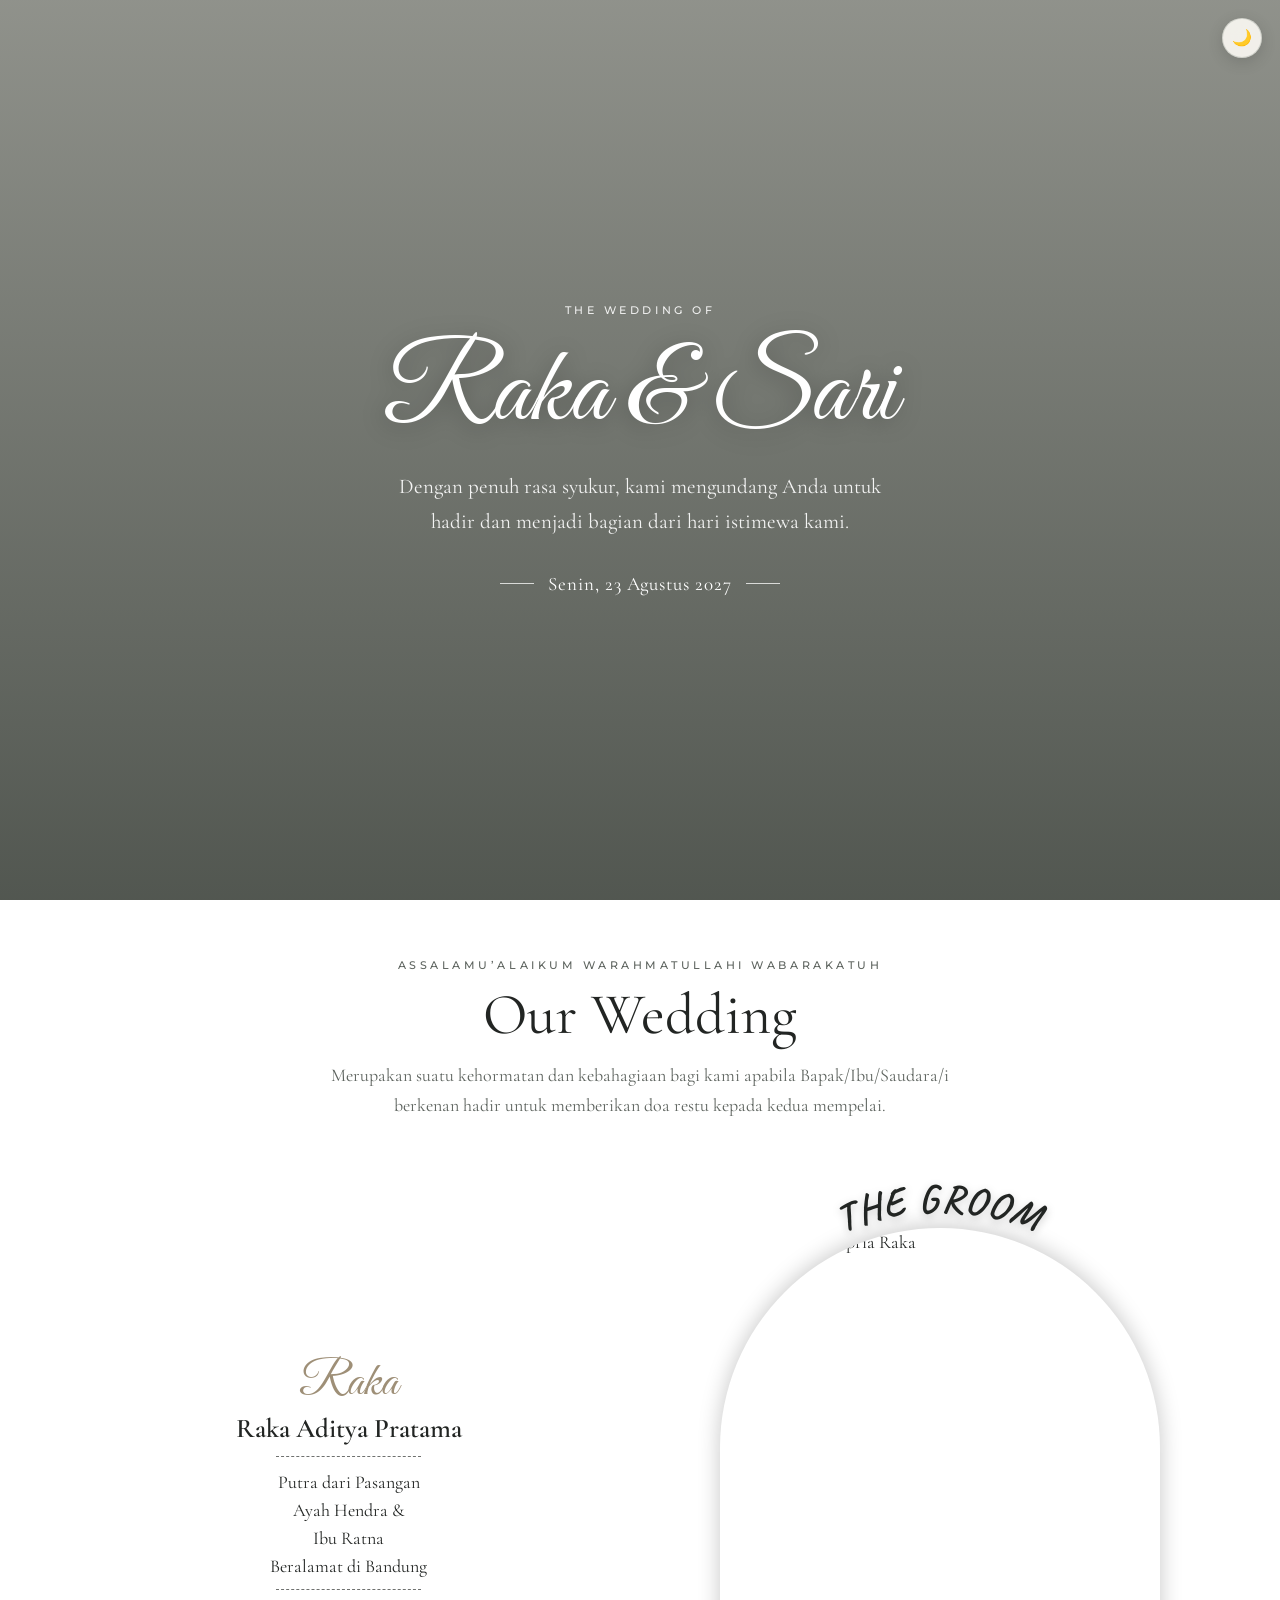
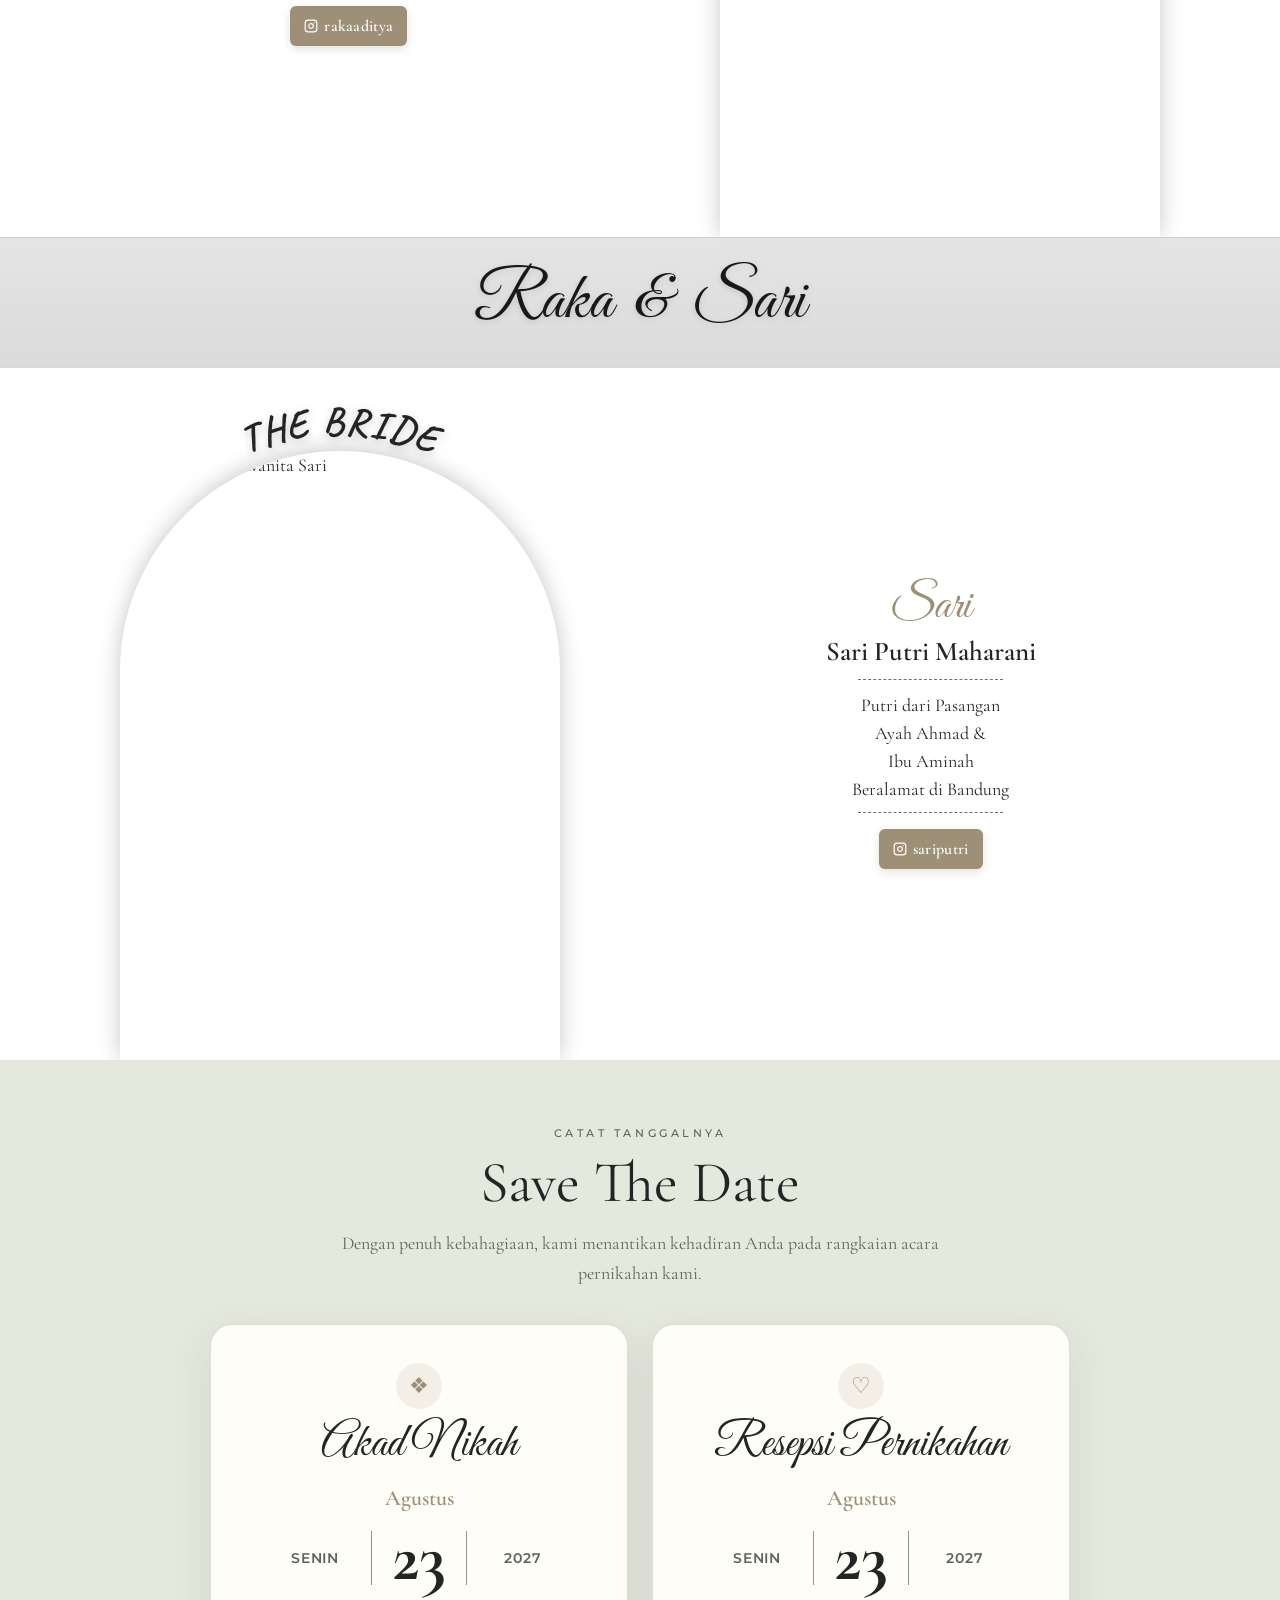
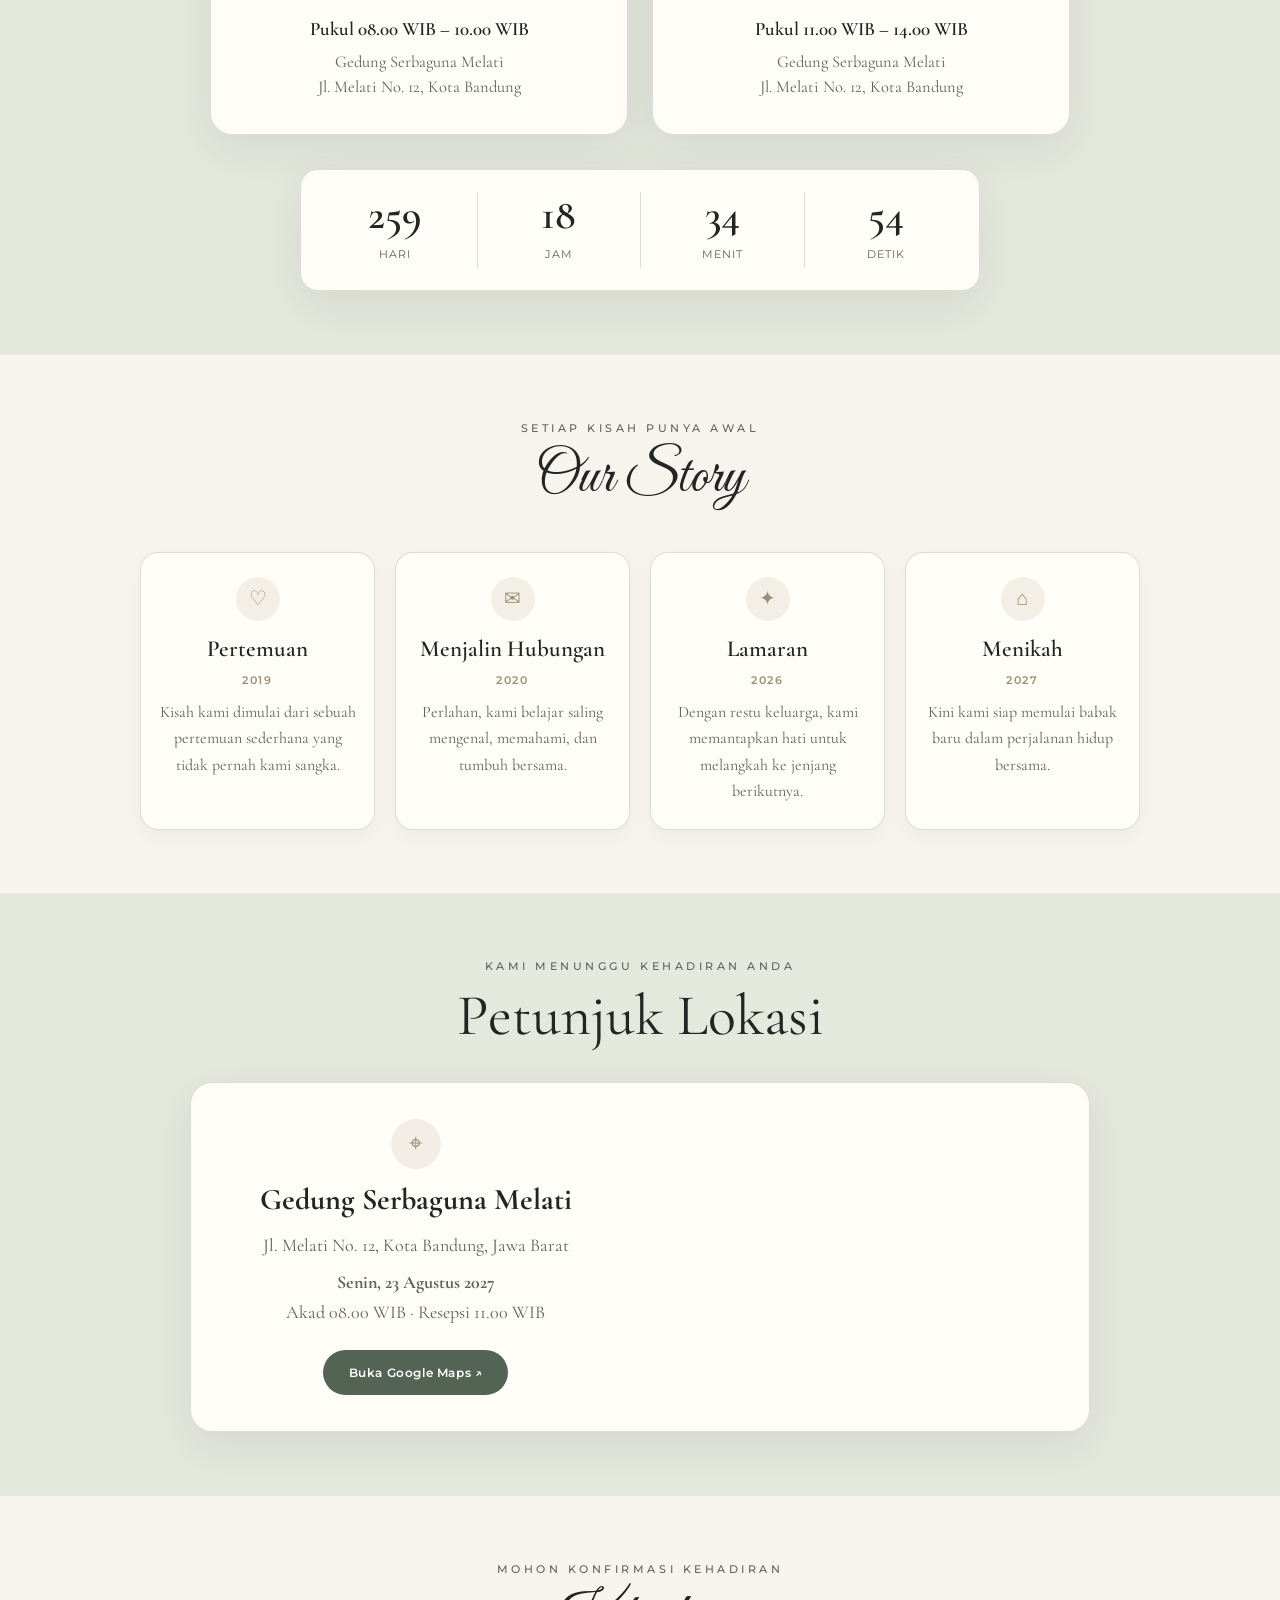
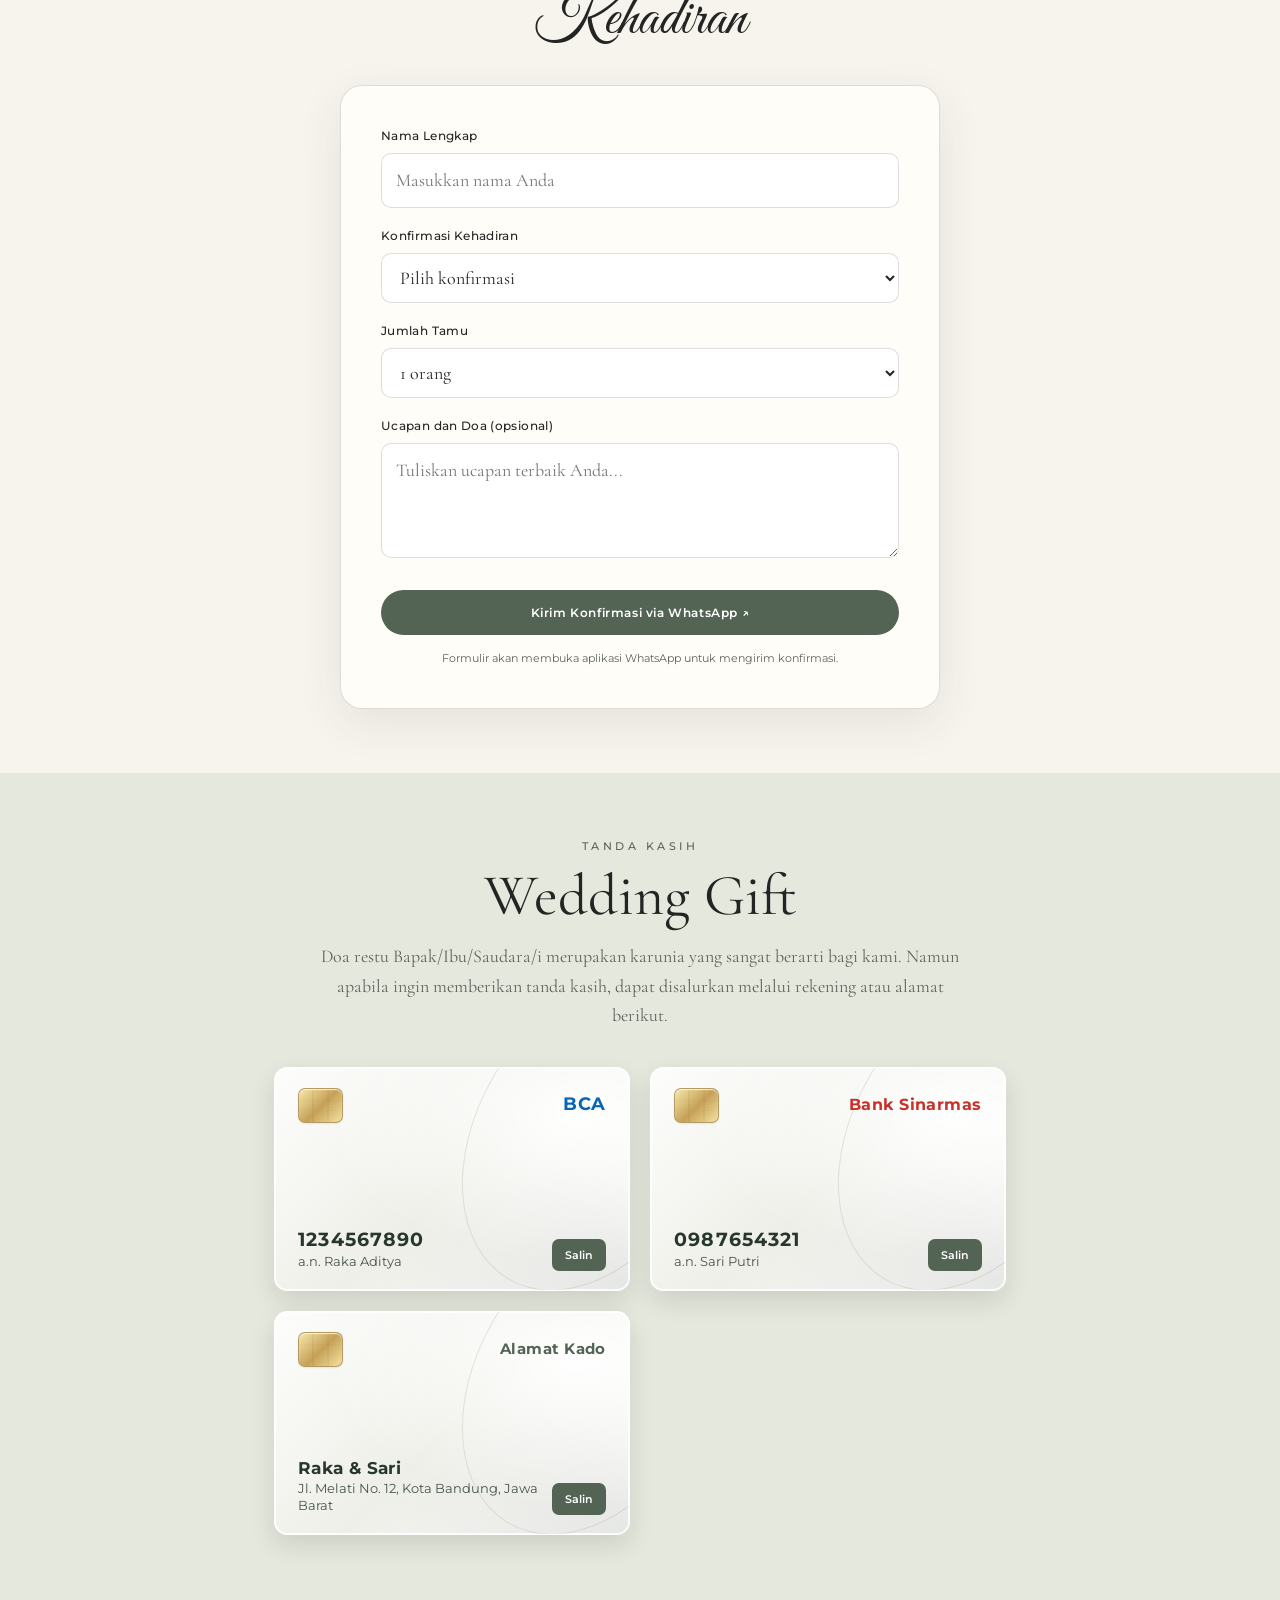
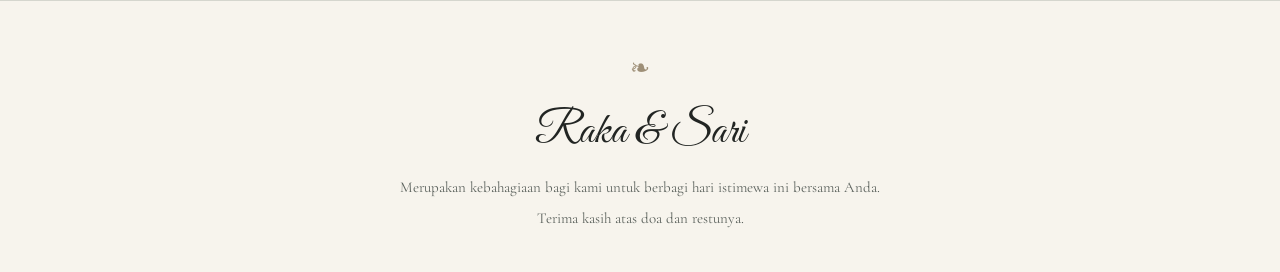
==== commit 9723322a: "Update undangan.html" ====
--- a/undangan.html
+++ b/undangan.html
@@ -8,7 +8,7 @@
 
   <link rel="preconnect" href="https://fonts.googleapis.com">
   <link rel="preconnect" href="https://fonts.gstatic.com" crossorigin>
-  <link href="https://fonts.googleapis.com/css2?family=Caveat:wght@600;700&family=Cormorant+Garamond:ital,wght@0,400;0,500;0,600;0,700;1,400&family=Great+Vibes&family=Montserrat:wght@400;500;600&display=swap" rel="stylesheet">
+  <link href="https://fonts.googleapis.com/css2?family=Caveat:wght@700&family=Cormorant+Garamond:ital,wght@0,400;0,500;0,600;0,700;1,400&family=Great+Vibes&family=Montserrat:wght@400;500;600;700&display=swap" rel="stylesheet">
 
   <style>
     :root {
@@ -17,12 +17,13 @@
       --sage: #e5e8dd;
       --sage-dark: #536454;
       --sage-hover: #3f5142;
-      --gold: #a99a83;
-      --ink: #28372d;
-      --muted: #687266;
+      --taupe: #9e8f77;
+      --taupe-dark: #857761;
+      --ink: #222523;
+      --muted: #5d635e;
       --line: rgba(40, 55, 45, 0.16);
-      --nav-bg: rgba(255, 253, 248, 0.92);
       --input-bg: #ffffff;
+      --couple-bg: #ffffff;
       --shadow: 0 14px 45px rgba(43, 52, 42, 0.09);
     }
 
@@ -33,12 +34,13 @@
       --sage: #181f1b;
       --sage-dark: #cbb37d;
       --sage-hover: #dcc591;
-      --gold: #d5be8a;
+      --taupe: #cbb37d;
+      --taupe-dark: #b69d66;
       --ink: #f3ece0;
-      --muted: #b5b0a4;
+      --muted: #b8b2a6;
       --line: rgba(235, 222, 195, 0.16);
-      --nav-bg: rgba(20, 25, 22, 0.92);
       --input-bg: #141916;
+      --couple-bg: #1a201d;
       --shadow: 0 16px 48px rgba(0, 0, 0, 0.38);
     }
 
@@ -51,7 +53,7 @@
 
     html {
       scroll-behavior: smooth;
-      scroll-padding-top: 72px;
+      overflow-x: hidden;
     }
 
     body {
@@ -92,89 +94,74 @@
     }
 
     /* =========================================
-       NAVIGASI
+       ANIMASI SCROLL REVEAL
        ========================================= */
-    .nav {
+    .reveal-up,
+    .reveal-left,
+    .reveal-right,
+    .reveal-zoom {
+      opacity: 0;
+      will-change: opacity, transform;
+      transition:
+        opacity 0.9s cubic-bezier(0.22, 1, 0.36, 1),
+        transform 0.9s cubic-bezier(0.22, 1, 0.36, 1);
+    }
+
+    .reveal-up {
+      transform: translateY(34px);
+    }
+
+    .reveal-left {
+      transform: translateX(-34px);
+    }
+
+    .reveal-right {
+      transform: translateX(34px);
+    }
+
+    .reveal-zoom {
+      transform: scale(0.93) translateY(16px);
+    }
+
+    .reveal-up.visible,
+    .reveal-left.visible,
+    .reveal-right.visible,
+    .reveal-zoom.visible {
+      opacity: 1;
+      transform: translate(0, 0) scale(1);
+    }
+
+    /* =========================================
+       TOMBOL PENGUBAH TEMA MELAYANG
+       ========================================= */
+    .theme-btn {
       position: fixed;
+      top: 18px;
+      right: 18px;
       z-index: 30;
-      inset: 0 0 auto;
-      display: flex;
-      align-items: center;
-      justify-content: space-between;
-      gap: 20px;
-      padding: 12px max(5vw, 22px);
-      background: var(--nav-bg);
-      border-bottom: 1px solid var(--line);
-      backdrop-filter: blur(12px);
-      -webkit-backdrop-filter: blur(12px);
-      transition: background-color 0.35s ease, border-color 0.35s ease;
-    }
-
-    .brand {
-      text-decoration: none;
-      font-family: "Great Vibes", cursive;
-      font-size: 28px;
-      line-height: 1;
-      color: var(--ink);
-      white-space: nowrap;
-    }
-
-    .nav-actions {
-      display: flex;
-      align-items: center;
-      gap: 16px;
-    }
-
-    .nav-links {
-      display: flex;
-      align-items: center;
-      gap: clamp(14px, 2.5vw, 30px);
-    }
-
-    .nav-links a {
-      text-decoration: none;
-      font-family: "Montserrat", sans-serif;
-      font-size: 12px;
-      font-weight: 500;
-      letter-spacing: 0.06em;
-      text-transform: uppercase;
-      color: var(--muted);
-      transition: color 0.2s ease;
-    }
-
-    .nav-links a:hover,
-    .nav-links a.active {
-      color: var(--ink);
-    }
-
-    .theme-btn {
       display: inline-flex;
       align-items: center;
       justify-content: center;
-      width: 36px;
-      height: 36px;
+      width: 40px;
+      height: 40px;
       border-radius: 50%;
       border: 1px solid var(--line);
-      background: var(--paper);
+      background: rgba(255, 253, 248, 0.88);
       color: var(--ink);
-      font-size: 15px;
+      font-size: 16px;
       cursor: pointer;
+      box-shadow: 0 4px 16px rgba(0, 0, 0, 0.14);
+      backdrop-filter: blur(8px);
+      -webkit-backdrop-filter: blur(8px);
       transition: transform 0.2s ease, background-color 0.3s ease;
     }
 
+    body.dark-mode .theme-btn {
+      background: rgba(28, 35, 31, 0.9);
+    }
+
     .theme-btn:hover {
-      transform: translateY(-1px);
-    }
-
-    .menu-toggle {
-      display: none;
-      border: 1px solid var(--line);
-      background: var(--paper);
-      border-radius: 8px;
-      padding: 6px 11px;
-      font-size: 16px;
-      color: var(--ink);
-      cursor: pointer;
+      transform: translateY(-2px);
     }
 
     /* =========================================
@@ -185,7 +172,7 @@
       width: 100%;
       min-height: 100vh;
       min-height: 100dvh;
-      padding: 80px 22px 60px;
+      padding: 60px 22px;
       display: grid;
       place-items: center;
       overflow: hidden;
@@ -240,6 +227,18 @@
       color: #ffffff;
       width: min(740px, 100%);
       padding: 24px 12px;
+      animation: heroFadeUp 1s cubic-bezier(0.22, 1, 0.36, 1) both;
+    }
+
+    @keyframes heroFadeUp {
+      from {
+        opacity: 0;
+        transform: translateY(24px);
+      }
+      to {
+        opacity: 1;
+        transform: translateY(0);
+      }
     }
 
     .eyebrow {
@@ -293,38 +292,8 @@
       background: rgba(255, 255, 255, 0.75);
     }
 
-    .scroll-cue {
-      position: absolute;
-      bottom: 22px;
-      left: 50%;
-      transform: translateX(-50%);
-      z-index: 10;
-      display: flex;
-      flex-direction: column;
-      align-items: center;
-      gap: 6px;
-      text-decoration: none;
-      color: rgba(255, 255, 255, 0.8);
-      font-family: "Montserrat", sans-serif;
-      font-size: 10px;
-      letter-spacing: 0.2em;
-      text-transform: uppercase;
-    }
-
-    .scroll-cue span {
-      width: 1px;
-      height: 26px;
-      background: linear-gradient(to bottom, rgba(255, 255, 255, 0.85), transparent);
-      animation: scrollPulse 1.8s infinite ease-in-out;
-    }
-
-    @keyframes scrollPulse {
-      0%, 100% { transform: scaleY(0.7); opacity: 0.5; }
-      50% { transform: scaleY(1); opacity: 1; }
-    }
-
     /* =========================================
-       TOMBOL UMUM & SECTION
+       TOMBOL & SECTION UMUM
        ========================================= */
     .btn {
       display: inline-flex;
@@ -383,133 +352,191 @@
       color: var(--muted);
     }
 
-    /* Animasi muncul halus saat scroll */
-    .reveal {
-      opacity: 0;
-      transform: translateY(22px);
-      transition: opacity 0.7s ease, transform 0.7s ease;
-    }
-
-    .reveal.visible {
-      opacity: 1;
-      transform: translateY(0);
-    }
-
     /* =========================================
        BAGIAN MEMPELAI
        ========================================= */
-    .couple-wrapper {
-      background: var(--paper);
-      border-radius: 24px;
-      border: 1px solid var(--line);
-      box-shadow: var(--shadow);
+    .couple-intro {
+      padding: 56px 22px 24px;
+      background: var(--couple-bg);
+    }
+
+    .couple-intro .section-copy {
+      margin-bottom: 0;
+    }
+
+    .couple-section {
+      padding: 0;
+      background: var(--couple-bg);
       overflow: hidden;
     }
 
     .couple-profile {
       display: grid;
-      grid-template-columns: 1fr 1fr;
+      grid-template-columns: 44% 56%;
       align-items: end;
-      gap: 24px;
-      padding: 44px 32px 0;
+      width: 100%;
+      max-width: 1040px;
+      margin: 0 auto;
+      padding-top: 28px;
+    }
+
+    .couple-profile.bride {
+      grid-template-columns: 56% 44%;
     }
 
     .profile-info {
       min-width: 0;
+      align-self: center;
       text-align: center;
-      padding: 24px 12px 48px;
-      align-self: center;
+      padding: 28px 12px 34px;
     }
 
     .profile-nickname {
       display: block;
       font-family: "Great Vibes", cursive;
-      font-size: 44px;
-      color: var(--gold);
-      line-height: 1.15;
-      margin-bottom: 4px;
+      font-size: clamp(34px, 7vw, 48px);
+      color: var(--taupe);
+      line-height: 1.1;
+      margin-bottom: 2px;
     }
 
     .profile-info h3 {
-      font-size: clamp(20px, 2.4vw, 25px);
+      font-family: "Cormorant Garamond", Georgia, serif;
+      font-size: clamp(19px, 3.6vw, 27px);
       font-weight: 600;
-      margin: 0 0 10px;
+      line-height: 1.25;
+      margin: 0;
       color: var(--ink);
     }
 
+    .dashed-divider {
+      width: min(145px, 82%);
+      height: 0;
+      margin: 10px auto 12px;
+      border-top: 1.5px dashed var(--ink);
+      opacity: 0.65;
+    }
+
     .profile-info p {
-      margin: 3px 0;
-      font-size: 16.5px;
-      color: var(--muted);
-    }
-
-    .profile-divider {
-      margin-top: 16px;
-      color: var(--gold);
-      letter-spacing: 0.25em;
-      font-size: 13px;
+      margin: 2px 0;
+      font-size: clamp(14.5px, 2.8vw, 18px);
+      line-height: 1.45;
+      color: var(--ink);
+    }
+
+    .social-link {
+      display: inline-flex;
+      align-items: center;
+      justify-content: center;
+      gap: 6px;
+      margin-top: 4px;
+      padding: 7px 14px;
+      border-radius: 6px;
+      background: var(--taupe);
+      color: #ffffff;
+      text-decoration: none;
+      font-family: "Cormorant Garamond", Georgia, serif;
+      font-size: clamp(14px, 2.6vw, 16px);
+      font-weight: 600;
+      letter-spacing: 0.02em;
+      box-shadow: 0 3px 10px rgba(0, 0, 0, 0.12);
+      transition: background-color 0.2s ease, transform 0.2s ease;
+    }
+
+    body.dark-mode .social-link {
+      color: #181f1b;
+    }
+
+    .social-link:hover {
+      background: var(--taupe-dark);
+      transform: translateY(-1px);
+    }
+
+    .social-link svg {
+      width: 14px;
+      height: 14px;
+      flex-shrink: 0;
     }
 
     .profile-photo-wrap {
       position: relative;
       width: 100%;
-      max-width: 340px;
-      justify-self: center;
-      display: flex;
-      flex-direction: column;
-      align-items: center;
+      max-width: 440px;
+      align-self: end;
+      padding-top: clamp(36px, 7vw, 56px);
+    }
+
+    .couple-profile.groom .profile-photo-wrap {
+      justify-self: end;
+    }
+
+    .couple-profile.bride .profile-photo-wrap {
+      justify-self: start;
     }
 
     .curved-title {
+      position: absolute;
+      top: clamp(36px, 7vw, 56px);
+      left: 0;
       width: 100%;
-      max-width: 320px;
-      height: 68px;
-      margin-bottom: -14px;
+      height: auto;
       overflow: visible;
+      z-index: 3;
       pointer-events: none;
+      filter: drop-shadow(0 3px 4px rgba(0, 0, 0, 0.2));
     }
 
     .curved-title text {
       fill: var(--ink);
-      font-family: "Montserrat", sans-serif;
-      font-size: 19px;
-      font-weight: 600;
-      letter-spacing: 3.5px;
+      font-family: "Caveat", cursive;
+      font-size: 32px;
+      font-weight: 700;
+      letter-spacing: 2px;
     }
 
     .profile-photo {
+      display: block;
       width: 100%;
-      height: 390px;
-      display: block;
+      aspect-ratio: 3 / 4.15;
       object-fit: cover;
       object-position: center top;
-      border-radius: 180px 180px 0 0;
-      border: 1px solid var(--line);
-      border-bottom: 0;
-      box-shadow: 0 -4px 20px rgba(0, 0, 0, 0.08);
+      border-radius: 999px 999px 0 0;
+      box-shadow: 0 -2px 22px rgba(0, 0, 0, 0.22);
+      position: relative;
+      z-index: 1;
     }
 
     .couple-names {
+      width: 100%;
       display: flex;
       align-items: center;
       justify-content: center;
-      gap: 20px;
-      padding: 20px 16px;
+      gap: clamp(12px, 3vw, 22px);
+      padding: clamp(18px, 4vw, 28px) 16px;
       background:
-        linear-gradient(rgba(30, 38, 32, 0.72), rgba(30, 38, 32, 0.72)),
-        url("https://images.unsplash.com/photo-1515377905703-c4788e51af15?auto=format&fit=crop&w=1200&q=80")
+        linear-gradient(rgba(224, 224, 224, 0.86), rgba(214, 214, 214, 0.88)),
+        url("https://images.unsplash.com/photo-1515377905703-c4788e51af15?auto=format&fit=crop&w=1400&q=80")
         center / cover;
+      border-top: 1px solid rgba(0, 0, 0, 0.06);
+      border-bottom: 1px solid rgba(0, 0, 0, 0.06);
       text-align: center;
-      color: #ffffff;
+      color: #181818;
       font-family: "Great Vibes", cursive;
-      font-size: clamp(38px, 6vw, 54px);
+      font-size: clamp(42px, 9vw, 66px);
+      line-height: 1.1;
+      text-shadow: 0 2px 6px rgba(0, 0, 0, 0.14);
+    }
+
+    body.dark-mode .couple-names {
+      background:
+        linear-gradient(rgba(38, 44, 40, 0.88), rgba(30, 36, 32, 0.92)),
+        url("https://images.unsplash.com/photo-1515377905703-c4788e51af15?auto=format&fit=crop&w=1400&q=80")
+        center / cover;
+      color: #f4e6c3;
     }
 
     .couple-ampersand {
-      font-family: "Cormorant Garamond", serif;
-      font-size: 0.65em;
-      font-weight: 600;
-      color: #e6d3a3;
+      font-size: 0.88em;
     }
 
     /* =========================================
@@ -548,7 +575,7 @@
       justify-content: center;
       border-radius: 50%;
       background: rgba(169, 154, 131, 0.14);
-      color: var(--gold);
+      color: var(--taupe);
       font-size: 22px;
     }
 
@@ -565,7 +592,7 @@
       margin-top: 8px;
       font-size: 22px;
       font-weight: 600;
-      color: var(--gold);
+      color: var(--taupe);
     }
 
     .reception-date {
@@ -590,11 +617,11 @@
     }
 
     .date-side:first-child {
-      border-right: 1px solid var(--gold);
+      border-right: 1px solid var(--taupe);
     }
 
     .date-side:last-child {
-      border-left: 1px solid var(--gold);
+      border-left: 1px solid var(--taupe);
     }
 
     .date-number {
@@ -681,7 +708,7 @@
       border-radius: 50%;
       background: rgba(169, 154, 131, 0.14);
       font-size: 20px;
-      color: var(--gold);
+      color: var(--taupe);
     }
 
     .story-item h3 {
@@ -695,7 +722,7 @@
       font-size: 11px;
       font-weight: 600;
       letter-spacing: 0.14em;
-      color: var(--gold);
+      color: var(--taupe);
       margin-bottom: 10px;
     }
 
@@ -741,7 +768,7 @@
       justify-content: center;
       border-radius: 50%;
       background: rgba(169, 154, 131, 0.15);
-      color: var(--gold);
+      color: var(--taupe);
       font-size: 24px;
     }
 
@@ -835,12 +862,13 @@
     }
 
     /* =========================================
-       WEDDING GIFT - KARTU REKENING
+       WEDDING GIFT — PROPORSI STANDAR ID-1 (ISO/IEC 7810)
        ========================================= */
     .gift-grid {
       display: grid;
-      grid-template-columns: repeat(3, minmax(0, 1fr));
-      gap: 18px;
+      grid-template-columns: repeat(auto-fit, minmax(min(100%, 290px), 356px));
+      justify-content: center;
+      gap: 20px;
       width: 100%;
       margin: 30px auto 0;
     }
@@ -848,17 +876,20 @@
     .gift-card {
       position: relative;
       width: 100%;
-      min-height: 196px;
+      aspect-ratio: 85.6 / 53.98;
+      min-height: 0;
       overflow: hidden;
       isolation: isolate;
-      padding: 20px;
-      border: 1px solid rgba(255, 255, 255, 0.9);
-      border-radius: 18px;
+      padding: clamp(16px, 5.5%, 22px) clamp(18px, 6.5%, 24px);
+      border: 1px solid rgba(255, 255, 255, 0.92);
+      border-radius: 3.72% / 5.9%;
       background:
         radial-gradient(ellipse at 85% 20%, rgba(255, 255, 255, 0.98) 0%, rgba(255, 255, 255, 0.35) 35%, transparent 60%),
         radial-gradient(ellipse at 100% 100%, rgba(198, 202, 198, 0.45), transparent 50%),
         linear-gradient(135deg, #fdfdfc 0%, #efefe9 50%, #ffffff 100%);
-      box-shadow: 0 10px 28px rgba(0, 0, 0, 0.1), inset 0 0 0 1px rgba(255, 255, 255, 0.85);
+      box-shadow:
+        0 10px 26px rgba(0, 0, 0, 0.11),
+        inset 0 0 0 1px rgba(255, 255, 255, 0.85);
       text-align: left;
       display: flex;
       flex-direction: column;
@@ -883,7 +914,7 @@
       top: -45%;
       z-index: -1;
       pointer-events: none;
-      border: 1px solid rgba(169, 154, 131, 0.25);
+      border: 1px solid rgba(169, 154, 131, 0.26);
       border-radius: 50%;
       transform: rotate(30deg);
     }
@@ -896,19 +927,43 @@
     }
 
     .gift-chip {
-      width: 38px;
-      height: 29px;
+      width: 14.5%;
+      max-width: 48px;
+      min-width: 36px;
+      aspect-ratio: 1.27 / 1;
       flex-shrink: 0;
-      border: 1px solid #b7a16c;
-      border-radius: 6px;
-      background: linear-gradient(135deg, #f7e7a9, #c7a35c, #f5e5a5);
-      box-shadow: inset 0 1px 2px rgba(255, 255, 255, 0.8);
+      border: 1px solid #b39b63;
+      border-radius: 16% / 20%;
+      background:
+        linear-gradient(
+          90deg,
+          transparent 31%,
+          rgba(120, 92, 36, 0.35) 32.5%,
+          transparent 34%,
+          transparent 66%,
+          rgba(120, 92, 36, 0.35) 67.5%,
+          transparent 69%
+        ),
+        linear-gradient(
+          0deg,
+          transparent 32%,
+          rgba(120, 92, 36, 0.35) 33.5%,
+          transparent 35%,
+          transparent 65%,
+          rgba(120, 92, 36, 0.35) 66.5%,
+          transparent 68%
+        ),
+        linear-gradient(135deg, #f8e8aa 0%, #c6a158 52%, #f4e2a0 100%);
+      box-shadow:
+        inset 0 1px 1px rgba(255, 255, 255, 0.8),
+        0 1px 2px rgba(0, 0, 0, 0.08);
     }
 
     .gift-bank-name {
       font-family: "Montserrat", sans-serif;
-      font-size: 18px;
+      font-size: clamp(15px, 4.4vw, 18px);
       font-weight: 700;
+      letter-spacing: 0.03em;
       color: #0866b5;
       text-align: right;
     }
@@ -919,7 +974,7 @@
 
     .gift-bank-name.sinarmas {
       color: #c8322b;
-      font-size: 16px;
+      font-size: clamp(14px, 4vw, 16px);
     }
 
     body.dark-mode .gift-bank-name.sinarmas {
@@ -928,43 +983,59 @@
 
     .gift-card.address-card .gift-bank-name {
       color: var(--sage-dark);
-      font-size: 15px;
+      font-size: clamp(13px, 3.8vw, 15px);
+    }
+
+    .gift-card-bottom {
+      display: flex;
+      align-items: flex-end;
+      justify-content: space-between;
+      gap: 10px;
+      margin-top: auto;
     }
 
     .gift-card-info {
-      margin-top: 18px;
-      padding-right: 78px;
+      min-width: 0;
+      flex: 1;
     }
 
     .gift-card-number {
-      margin: 0 0 4px;
+      margin: 0 0 2px;
       font-family: "Montserrat", sans-serif;
-      font-size: 19px;
+      font-size: clamp(15px, 4.5vw, 19px);
       font-weight: 700;
-      letter-spacing: 0.04em;
+      letter-spacing: 0.06em;
+      line-height: 1.25;
       overflow-wrap: anywhere;
+    }
+
+    .gift-card.address-card .gift-card-number {
+      font-size: clamp(14px, 4.2vw, 17px);
+      letter-spacing: 0.02em;
     }
 
     .gift-card-owner {
       margin: 0;
       font-family: "Montserrat", sans-serif;
-      font-size: 13px;
-      opacity: 0.82;
-      line-height: 1.45;
+      font-size: clamp(11px, 3.2vw, 12.5px);
+      opacity: 0.84;
+      line-height: 1.35;
+      display: -webkit-box;
+      -webkit-line-clamp: 2;
+      line-clamp: 2;
+      -webkit-box-orient: vertical;
+      overflow: hidden;
     }
 
     .gift-copy-btn {
-      position: absolute;
-      right: 16px;
-      bottom: 16px;
-      z-index: 3;
+      flex-shrink: 0;
       display: inline-flex;
       align-items: center;
       justify-content: center;
       gap: 5px;
-      padding: 8px 13px;
+      padding: 7px 13px;
       border: 0;
-      border-radius: 8px;
+      border-radius: 7px;
       background: var(--sage-dark);
       color: #ffffff;
       font-family: "Montserrat", sans-serif;
@@ -997,7 +1068,7 @@
     }
 
     .ornament {
-      color: var(--gold);
+      color: var(--taupe);
       font-size: 24px;
       margin-bottom: 8px;
     }
@@ -1070,42 +1141,13 @@
     /* =========================================
        RESPONSIVE BREAKPOINTS
        ========================================= */
-    @media (max-width: 860px) {
-      .gift-grid {
-        grid-template-columns: repeat(2, minmax(0, 1fr));
-      }
-    }
-
     @media (max-width: 760px) {
-      .menu-toggle {
-        display: block;
-      }
-
-      .nav-links {
-        display: none;
-        position: absolute;
-        top: 100%;
-        left: 0;
-        right: 0;
-        flex-direction: column;
-        align-items: stretch;
-        gap: 0;
-        padding: 10px 22px 16px;
-        background: var(--paper);
-        border-bottom: 1px solid var(--line);
-      }
-
-      .nav-links.open {
-        display: flex;
-      }
-
-      .nav-links a {
-        padding: 11px 4px;
-        border-bottom: 1px solid var(--line);
-      }
-
-      .nav-links a:last-child {
-        border-bottom: 0;
+      .theme-btn {
+        top: 14px;
+        right: 14px;
+        width: 36px;
+        height: 36px;
+        font-size: 15px;
       }
 
       section {
@@ -1113,26 +1155,20 @@
       }
 
       .couple-profile {
-        grid-template-columns: 1fr;
-        gap: 12px;
-        padding: 32px 20px 0;
-      }
-
-      /* Di HP, foto mempelai wanita tetap di atas teks agar konsisten */
-      .couple-profile.bride .profile-photo-wrap {
-        order: -1;
+        grid-template-columns: 45% 55%;
+        padding-top: 22px;
+      }
+
+      .couple-profile.bride {
+        grid-template-columns: 55% 45%;
       }
 
       .profile-info {
-        padding: 16px 8px 28px;
-      }
-
-      .profile-photo-wrap {
-        max-width: 280px;
-      }
-
-      .profile-photo {
-        height: 320px;
+        padding: 20px 8px 26px;
+      }
+
+      .curved-title text {
+        font-size: 33px;
       }
 
       .event-grid {
@@ -1154,13 +1190,8 @@
     }
 
     @media (max-width: 560px) {
-      .story-grid,
-      .gift-grid {
+      .story-grid {
         grid-template-columns: 1fr;
-      }
-
-      .gift-card {
-        min-height: 168px;
       }
 
       .countdown {
@@ -1181,30 +1212,18 @@
       }
 
       .hero-slide,
-      .reveal {
-        opacity: 1;
-        transform: none;
+      .reveal-up,
+      .reveal-left,
+      .reveal-right,
+      .reveal-zoom {
+        opacity: 1 !important;
+        transform: none !important;
       }
     }
   </style>
 </head>
 <body>
-  <nav class="nav" aria-label="Navigasi utama">
-    <a class="brand" href="#beranda">Raka &amp; Sari</a>
-    <div class="nav-actions">
-      <div class="nav-links" id="navLinks">
-        <a href="#beranda">Beranda</a>
-        <a href="#mempelai">Mempelai</a>
-        <a href="#acara">Acara</a>
-        <a href="#cerita">Cerita</a>
-        <a href="#lokasi">Lokasi</a>
-        <a href="#rsvp">RSVP</a>
-        <a href="#hadiah">Hadiah</a>
-      </div>
-      <button type="button" class="theme-btn" id="themeToggle" aria-label="Ganti Tema" title="Ganti Tema">🌙</button>
-      <button type="button" class="menu-toggle" id="menuToggle" aria-label="Buka menu" aria-expanded="false">☰</button>
-    </div>
-  </nav>
+  <button type="button" class="theme-btn" id="themeToggle" aria-label="Ganti Tema" title="Ganti Tema">🌙</button>
 
   <main>
     <header class="hero" id="beranda">
@@ -1221,91 +1240,112 @@
         <p>Dengan penuh rasa syukur, kami mengundang Anda untuk hadir dan menjadi bagian dari hari istimewa kami.</p>
         <div class="hero-date">Senin, 23 Agustus 2027</div>
       </div>
-
-      <a href="#mempelai" class="scroll-cue" aria-label="Gulir ke bawah">
-        Scroll
-        <span></span>
-      </a>
     </header>
 
-    <section id="mempelai">
-      <div class="section-inner center reveal">
-        <div class="eyebrow">Assalamu’alaikum Warahmatullahi Wabarakatuh</div>
-        <h2 class="section-title">Our Wedding</h2>
-        <p class="section-copy">
+    <!-- PENGANTAR MEMPELAI -->
+    <section class="couple-intro" id="mempelai">
+      <div class="section-inner center">
+        <div class="eyebrow reveal-up">Assalamu’alaikum Warahmatullahi Wabarakatuh</div>
+        <h2 class="section-title reveal-up" data-delay="100">Our Wedding</h2>
+        <p class="section-copy reveal-up" data-delay="200">
           Merupakan suatu kehormatan dan kebahagiaan bagi kami apabila Bapak/Ibu/Saudara/i berkenan hadir untuk memberikan doa restu kepada kedua mempelai.
         </p>
-
-        <div class="couple-wrapper">
-          <div class="couple-profile groom">
-            <div class="profile-info">
-              <span class="profile-nickname">Raka</span>
-              <h3>Raka Aditya Pratama, S.T.</h3>
-              <p>Putra Pertama dari Pasangan</p>
-              <p><strong>Bapak Hendra Wijaya</strong> &amp; <strong>Ibu Ratna Sari</strong></p>
-              <p>Kota Bandung</p>
-              <div class="profile-divider">✦ ✦ ✦</div>
-            </div>
-
-            <div class="profile-photo-wrap">
-              <svg class="curved-title" viewBox="0 0 340 80" aria-hidden="true">
-                <path id="groom-curve" d="M 25,68 Q 170,12 315,68" fill="none" />
-                <text>
-                  <textPath href="#groom-curve" startOffset="50%" text-anchor="middle">THE GROOM</textPath>
-                </text>
-              </svg>
-              <img
-                src="https://images.unsplash.com/photo-1500648767791-00dcc994a43e?auto=format&fit=crop&w=800&q=85"
-                alt="Foto mempelai pria Raka"
-                class="profile-photo"
-                loading="lazy"
-              >
-            </div>
-          </div>
-
-          <div class="couple-names">
-            <span>Raka</span>
-            <span class="couple-ampersand">&amp;</span>
-            <span>Sari</span>
-          </div>
-
-          <div class="couple-profile bride">
-            <div class="profile-photo-wrap">
-              <svg class="curved-title" viewBox="0 0 340 80" aria-hidden="true">
-                <path id="bride-curve" d="M 25,68 Q 170,12 315,68" fill="none" />
-                <text>
-                  <textPath href="#bride-curve" startOffset="50%" text-anchor="middle">THE BRIDE</textPath>
-                </text>
-              </svg>
-              <img
-                src="https://images.unsplash.com/photo-1494790108377-be9c29b29330?auto=format&fit=crop&w=800&q=85"
-                alt="Foto mempelai wanita Sari"
-                class="profile-photo"
-                loading="lazy"
-              >
-            </div>
-
-            <div class="profile-info">
-              <span class="profile-nickname">Sari</span>
-              <h3>Sari Putri Maharani, S.E.</h3>
-              <p>Putri Kedua dari Pasangan</p>
-              <p><strong>Bapak Ahmad Fauzi</strong> &amp; <strong>Ibu Siti Aminah</strong></p>
-              <p>Kota Bandung</p>
-              <div class="profile-divider">✦ ✦ ✦</div>
-            </div>
-          </div>
+      </div>
+    </section>
+
+    <!-- PROFIL MEMPELAI -->
+    <section class="couple-section" aria-label="Profil Kedua Mempelai">
+      <!-- MEMPELAI PRIA -->
+      <div class="couple-profile groom">
+        <div class="profile-info reveal-left">
+          <span class="profile-nickname">Raka</span>
+          <h3>Raka Aditya Pratama</h3>
+          <div class="dashed-divider" aria-hidden="true"></div>
+          <p>Putra dari Pasangan</p>
+          <p>Ayah Hendra &amp;</p>
+          <p>Ibu Ratna</p>
+          <p>Beralamat di Bandung</p>
+          <div class="dashed-divider" aria-hidden="true"></div>
+          <a class="social-link" href="https://instagram.com" target="_blank" rel="noopener" aria-label="Instagram Raka">
+            <svg viewBox="0 0 24 24" fill="none" stroke="currentColor" stroke-width="2" stroke-linecap="round" stroke-linejoin="round" aria-hidden="true">
+              <rect x="2" y="2" width="20" height="20" rx="5" ry="5"></rect>
+              <path d="M16 11.37A4 4 0 1 1 12.63 8 4 4 0 0 1 16 11.37z"></path>
+              <line x1="17.5" y1="6.5" x2="17.51" y2="6.5"></line>
+            </svg>
+            <span>rakaaditya</span>
+          </a>
+        </div>
+
+        <div class="profile-photo-wrap reveal-right" data-delay="150">
+          <svg class="curved-title" viewBox="0 0 360 180" aria-hidden="true">
+            <path id="groom-curve" d="M -14,180 A 194,194 0 0,1 374,180" fill="none" />
+            <text>
+              <textPath href="#groom-curve" startOffset="50%" text-anchor="middle">THE GROOM</textPath>
+            </text>
+          </svg>
+          <img
+            src="https://images.unsplash.com/photo-1500648767791-00dcc994a43e?auto=format&fit=crop&w=800&q=85"
+            alt="Foto mempelai pria Raka"
+            class="profile-photo"
+            loading="lazy"
+          >
+        </div>
+      </div>
+
+      <!-- PITA NAMA TENGAH -->
+      <div class="couple-names reveal-zoom">
+        <span>Raka</span>
+        <span class="couple-ampersand">&amp;</span>
+        <span>Sari</span>
+      </div>
+
+      <!-- MEMPELAI WANITA -->
+      <div class="couple-profile bride">
+        <div class="profile-photo-wrap reveal-left">
+          <svg class="curved-title" viewBox="0 0 360 180" aria-hidden="true">
+            <path id="bride-curve" d="M -14,180 A 194,194 0 0,1 374,180" fill="none" />
+            <text>
+              <textPath href="#bride-curve" startOffset="50%" text-anchor="middle">THE BRIDE</textPath>
+            </text>
+          </svg>
+          <img
+            src="https://images.unsplash.com/photo-1494790108377-be9c29b29330?auto=format&fit=crop&w=800&q=85"
+            alt="Foto mempelai wanita Sari"
+            class="profile-photo"
+            loading="lazy"
+          >
+        </div>
+
+        <div class="profile-info reveal-right" data-delay="150">
+          <span class="profile-nickname">Sari</span>
+          <h3>Sari Putri Maharani</h3>
+          <div class="dashed-divider" aria-hidden="true"></div>
+          <p>Putri dari Pasangan</p>
+          <p>Ayah Ahmad &amp;</p>
+          <p>Ibu Aminah</p>
+          <p>Beralamat di Bandung</p>
+          <div class="dashed-divider" aria-hidden="true"></div>
+          <a class="social-link" href="https://instagram.com" target="_blank" rel="noopener" aria-label="Instagram Sari">
+            <svg viewBox="0 0 24 24" fill="none" stroke="currentColor" stroke-width="2" stroke-linecap="round" stroke-linejoin="round" aria-hidden="true">
+              <rect x="2" y="2" width="20" height="20" rx="5" ry="5"></rect>
+              <path d="M16 11.37A4 4 0 1 1 12.63 8 4 4 0 0 1 16 11.37z"></path>
+              <line x1="17.5" y1="6.5" x2="17.51" y2="6.5"></line>
+            </svg>
+            <span>sariputri</span>
+          </a>
         </div>
       </div>
     </section>
 
+    <!-- ACARA & COUNTDOWN -->
     <section class="events" id="acara">
-      <div class="section-inner center reveal">
-        <div class="eyebrow">Catat Tanggalnya</div>
-        <h2 class="section-title">Save The Date</h2>
-        <p class="section-copy">Dengan penuh kebahagiaan, kami menantikan kehadiran Anda pada rangkaian acara pernikahan kami.</p>
+      <div class="section-inner center">
+        <div class="eyebrow reveal-up">Catat Tanggalnya</div>
+        <h2 class="section-title reveal-up" data-delay="100">Save The Date</h2>
+        <p class="section-copy reveal-up" data-delay="200">Dengan penuh kebahagiaan, kami menantikan kehadiran Anda pada rangkaian acara pernikahan kami.</p>
 
         <div class="event-grid">
-          <article class="reception-card">
+          <article class="reception-card reveal-up" data-delay="120">
             <div class="event-icon" aria-hidden="true">❖</div>
             <h3 class="reception-title">Akad Nikah</h3>
             <div class="reception-month">Agustus</div>
@@ -1321,7 +1361,7 @@
             </div>
           </article>
 
-          <article class="reception-card">
+          <article class="reception-card reveal-up" data-delay="260">
             <div class="event-icon" aria-hidden="true">♡</div>
             <h3 class="reception-title">Resepsi Pernikahan</h3>
             <div class="reception-month">Agustus</div>
@@ -1338,7 +1378,7 @@
           </article>
         </div>
 
-        <div class="countdown" aria-label="Hitung mundur pernikahan">
+        <div class="countdown reveal-zoom" data-delay="200" aria-label="Hitung mundur pernikahan">
           <div class="count-item">
             <span class="count-num" id="days">00</span>
             <span class="count-label">Hari</span>
@@ -1359,30 +1399,31 @@
       </div>
     </section>
 
+    <!-- OUR STORY -->
     <section id="cerita">
-      <div class="section-inner center reveal">
-        <div class="eyebrow">Setiap Kisah Punya Awal</div>
-        <h2 class="section-title script">Our Story</h2>
+      <div class="section-inner center">
+        <div class="eyebrow reveal-up">Setiap Kisah Punya Awal</div>
+        <h2 class="section-title script reveal-up" data-delay="100">Our Story</h2>
         <div class="story-grid">
-          <article class="story-item">
+          <article class="story-item reveal-up" data-delay="100">
             <div class="story-icon" aria-hidden="true">♡</div>
             <h3>Pertemuan</h3>
             <div class="story-year">2019</div>
             <p>Kisah kami dimulai dari sebuah pertemuan sederhana yang tidak pernah kami sangka.</p>
           </article>
-          <article class="story-item">
+          <article class="story-item reveal-up" data-delay="220">
             <div class="story-icon" aria-hidden="true">✉</div>
             <h3>Menjalin Hubungan</h3>
             <div class="story-year">2020</div>
             <p>Perlahan, kami belajar saling mengenal, memahami, dan tumbuh bersama.</p>
           </article>
-          <article class="story-item">
+          <article class="story-item reveal-up" data-delay="340">
             <div class="story-icon" aria-hidden="true">✦</div>
             <h3>Lamaran</h3>
             <div class="story-year">2026</div>
             <p>Dengan restu keluarga, kami memantapkan hati untuk melangkah ke jenjang berikutnya.</p>
           </article>
-          <article class="story-item">
+          <article class="story-item reveal-up" data-delay="460">
             <div class="story-icon" aria-hidden="true">⌂</div>
             <h3>Menikah</h3>
             <div class="story-year">2027</div>
@@ -1392,11 +1433,12 @@
       </div>
     </section>
 
+    <!-- LOKASI -->
     <section id="lokasi" class="events">
-      <div class="section-inner center reveal">
-        <div class="eyebrow">Kami Menunggu Kehadiran Anda</div>
-        <h2 class="section-title">Petunjuk Lokasi</h2>
-        <div class="location-box">
+      <div class="section-inner center">
+        <div class="eyebrow reveal-up">Kami Menunggu Kehadiran Anda</div>
+        <h2 class="section-title reveal-up" data-delay="100">Petunjuk Lokasi</h2>
+        <div class="location-box reveal-zoom" data-delay="180">
           <div class="location-info">
             <div class="event-icon" aria-hidden="true">⌖</div>
             <h3>Gedung Serbaguna Melati</h3>
@@ -1417,11 +1459,12 @@
       </div>
     </section>
 
+    <!-- RSVP -->
     <section id="rsvp">
-      <div class="section-inner center reveal">
-        <div class="eyebrow">Mohon Konfirmasi Kehadiran</div>
-        <h2 class="section-title script">Kehadiran</h2>
-        <form class="form-card" id="rsvpForm">
+      <div class="section-inner center">
+        <div class="eyebrow reveal-up">Mohon Konfirmasi Kehadiran</div>
+        <h2 class="section-title script reveal-up" data-delay="100">Kehadiran</h2>
+        <form class="form-card reveal-up" data-delay="180" id="rsvpForm">
           <div class="form-row">
             <label for="guestName">Nama Lengkap</label>
             <input id="guestName" name="nama" autocomplete="name" placeholder="Masukkan nama Anda" required>
@@ -1453,55 +1496,62 @@
       </div>
     </section>
 
+    <!-- WEDDING GIFT -->
     <section id="hadiah" class="events">
-      <div class="section-inner center reveal">
-        <div class="eyebrow">Tanda Kasih</div>
-        <h2 class="section-title">Wedding Gift</h2>
-        <p class="section-copy">
+      <div class="section-inner center">
+        <div class="eyebrow reveal-up">Tanda Kasih</div>
+        <h2 class="section-title reveal-up" data-delay="100">Wedding Gift</h2>
+        <p class="section-copy reveal-up" data-delay="180">
           Doa restu Bapak/Ibu/Saudara/i merupakan karunia yang sangat berarti bagi kami. Namun apabila ingin memberikan tanda kasih, dapat disalurkan melalui rekening atau alamat berikut.
         </p>
 
         <div class="gift-grid">
-          <article class="gift-card">
+          <article class="gift-card reveal-zoom" data-delay="120">
             <div class="gift-card-top">
               <div class="gift-chip" aria-hidden="true"></div>
               <div class="gift-bank-name">BCA</div>
             </div>
-            <div class="gift-card-info">
-              <p class="gift-card-number">1234567890</p>
-              <p class="gift-card-owner">a.n. Raka Aditya</p>
+            <div class="gift-card-bottom">
+              <div class="gift-card-info">
+                <p class="gift-card-number">1234567890</p>
+                <p class="gift-card-owner">a.n. Raka Aditya</p>
+              </div>
+              <button class="gift-copy-btn" type="button" data-copy="1234567890" data-label="Nomor rekening BCA">
+                Salin
+              </button>
             </div>
-            <button class="gift-copy-btn" type="button" data-copy="1234567890" data-label="Nomor rekening BCA">
-              Salin
-            </button>
           </article>
 
-          <article class="gift-card">
+          <article class="gift-card reveal-zoom" data-delay="240">
             <div class="gift-card-top">
               <div class="gift-chip" aria-hidden="true"></div>
               <div class="gift-bank-name sinarmas">Bank Sinarmas</div>
             </div>
-            <div class="gift-card-info">
-              <p class="gift-card-number">0987654321</p>
-              <p class="gift-card-owner">a.n. Sari Putri</p>
+            <div class="gift-card-bottom">
+              <div class="gift-card-info">
+                <p class="gift-card-number">0987654321</p>
+                <p class="gift-card-owner">a.n. Sari Putri</p>
+              </div>
+              <button class="gift-copy-btn" type="button" data-copy="0987654321" data-label="Nomor rekening Sinarmas">
+                Salin
+              </button>
             </div>
-            <button class="gift-copy-btn" type="button" data-copy="0987654321" data-label="Nomor rekening Sinarmas">
-              Salin
-            </button>
           </article>
 
-          <article class="gift-card address-card">
+          <article class="gift-card address-card reveal-zoom" data-delay="360">
             <div class="gift-card-top">
               <div class="gift-chip" aria-hidden="true"></div>
               <div class="gift-bank-name">Alamat Kado</div>
             </div>
-            <div class="gift-card-info">
-              <p class="gift-card-number">Raka &amp; Sari</p>
-              <p class="gift-card-owner">Jl. Melati No. 12, Kota Bandung, Jawa Barat</p>
+            <div class="gift-card-bottom">
+              <div class="gift-card-info">
+                <p class="gift-card-number">Raka &amp; Sari</p>
+                <p class="gift-card-owner">Jl. Melati No. 12, Kota Bandung, Jawa Barat</p>
+              </div>
+              <button class="gift-copy-btn" type="button" data-copy="Raka & Sari, Jl. Melati No. 12, Kota Bandung, Jawa Barat" data-label="Alamat kado">
+                Salin
+              </button>
             </div>
-            <button class="gift-copy-btn" type="button" data-copy="Raka & Sari, Jl. Melati No. 12, Kota Bandung, Jawa Barat" data-label="Alamat kado">
-              Salin
-            </button>
           </article>
         </div>
       </div>
@@ -1509,10 +1559,12 @@
   </main>
 
   <footer>
-    <div class="ornament" aria-hidden="true">❧</div>
-    <div class="script">Raka &amp; Sari</div>
-    <p>Merupakan kebahagiaan bagi kami untuk berbagi hari istimewa ini bersama Anda.</p>
-    <p>Terima kasih atas doa dan restunya.</p>
+    <div class="reveal-up">
+      <div class="ornament" aria-hidden="true">❧</div>
+      <div class="script">Raka &amp; Sari</div>
+      <p>Merupakan kebahagiaan bagi kami untuk berbagi hari istimewa ini bersama Anda.</p>
+      <p>Terima kasih atas doa dan restunya.</p>
+    </div>
   </footer>
 
   <button type="button" class="top-button" id="topButton" aria-label="Kembali ke atas" title="Kembali ke atas">↑</button>
@@ -1521,10 +1573,10 @@
   <script>
     // ===== PENGATURAN UTAMA =====
     const weddingDate = new Date("2027-08-23T08:00:00+07:00");
-    const whatsappNumber = "6281234567890"; // Ganti dengan nomor WhatsApp penerima (tanpa +)
+    const whatsappNumber = "6281234567890";
     // ============================
 
-    // 1. Sinkronisasi Dark Mode dengan halaman pembuka
+    // 1. Sinkronisasi Dark Mode
     const themeToggle = document.getElementById("themeToggle");
     const metaTheme = document.getElementById("metaThemeColor");
     let isDarkMode = localStorage.getItem("mode-undangan") === "dark";
@@ -1560,25 +1612,7 @@
       }
     })();
 
-    // 3. Navigasi Mobile
-    const menuToggle = document.getElementById("menuToggle");
-    const navLinks = document.getElementById("navLinks");
-    if (menuToggle && navLinks) {
-      menuToggle.addEventListener("click", () => {
-        const opened = navLinks.classList.toggle("open");
-        menuToggle.setAttribute("aria-expanded", String(opened));
-        menuToggle.textContent = opened ? "✕" : "☰";
-      });
-      navLinks.querySelectorAll("a").forEach((link) => {
-        link.addEventListener("click", () => {
-          navLinks.classList.remove("open");
-          menuToggle.setAttribute("aria-expanded", "false");
-          menuToggle.textContent = "☰";
-        });
-      });
-    }
-
-    // 4. Hitung Mundur
+    // 3. Hitung Mundur
     function updateCountdown() {
       const diff = weddingDate.getTime() - Date.now();
       const values = diff <= 0
@@ -1599,7 +1633,7 @@
     updateCountdown();
     setInterval(updateCountdown, 1000);
 
-    // 5. Logika Form RSVP & WhatsApp
+    // 4. Logika Form RSVP & WhatsApp
     const attendanceSelect = document.getElementById("attendance");
     const guestCountSelect = document.getElementById("guestCount");
     const rsvpForm = document.getElementById("rsvpForm");
@@ -1634,7 +1668,7 @@
       });
     }
 
-    // 6. Tombol Salin Rekening / Alamat dengan Notifikasi Toast
+    // 5. Tombol Salin Rekening / Alamat
     let toastTimer = null;
     function showToast(msg) {
       const toast = document.getElementById("toast");
@@ -1677,7 +1711,7 @@
       });
     });
 
-    // 7. Tombol Kembali ke Atas (tampil setelah scroll melewati hero)
+    // 6. Tombol Kembali ke Atas
     const topButton = document.getElementById("topButton");
     if (topButton) {
       window.addEventListener("scroll", () => {
@@ -1689,7 +1723,7 @@
       });
     }
 
-    // 8. Transisi Masuk Halaman & Animasi Reveal
+    // 7. Transisi Masuk & Scroll Reveal dengan Stagger Delay
     if (sessionStorage.getItem("transisiUndangan") === "true") {
       sessionStorage.removeItem("transisiUndangan");
       if (!window.matchMedia("(prefers-reduced-motion: reduce)").matches) {
@@ -1697,23 +1731,38 @@
       }
     }
 
-    const revealElements = document.querySelectorAll(".reveal");
-    if ("IntersectionObserver" in window) {
-      const observer = new IntersectionObserver((entries) => {
+    const revealElements = document.querySelectorAll(".reveal-up, .reveal-left, .reveal-right, .reveal-zoom");
+    if ("IntersectionObserver" in window && !window.matchMedia("(prefers-reduced-motion: reduce)").matches) {
+      const revealObserver = new IntersectionObserver((entries, observer) => {
         entries.forEach((entry) => {
           if (entry.isIntersecting) {
-            entry.target.classList.add("visible");
-            observer.unobserve(entry.target);
+            const el = entry.target;
+            const delay = Number(el.getAttribute("data-delay") || 0);
+
+            if (delay > 0) {
+              el.style.transitionDelay = `${delay}ms`;
+            }
+
+            el.classList.add("visible");
+
+            setTimeout(() => {
+              el.style.transitionDelay = "";
+            }, 950 + delay);
+
+            observer.unobserve(el);
           }
         });
-      }, { threshold: 0.12 });
-
-      revealElements.forEach((el) => observer.observe(el));
+      }, {
+        threshold: 0.12,
+        rootMargin: "0px 0px -40px 0px"
+      });
+
+      revealElements.forEach((el) => revealObserver.observe(el));
     } else {
       revealElements.forEach((el) => el.classList.add("visible"));
     }
 
-    // 9. Slideshow Hero
+    // 8. Slideshow Hero
     const slides = document.querySelectorAll(".hero-slide");
     if (slides.length > 1) {
       let currentSlide = 0;
